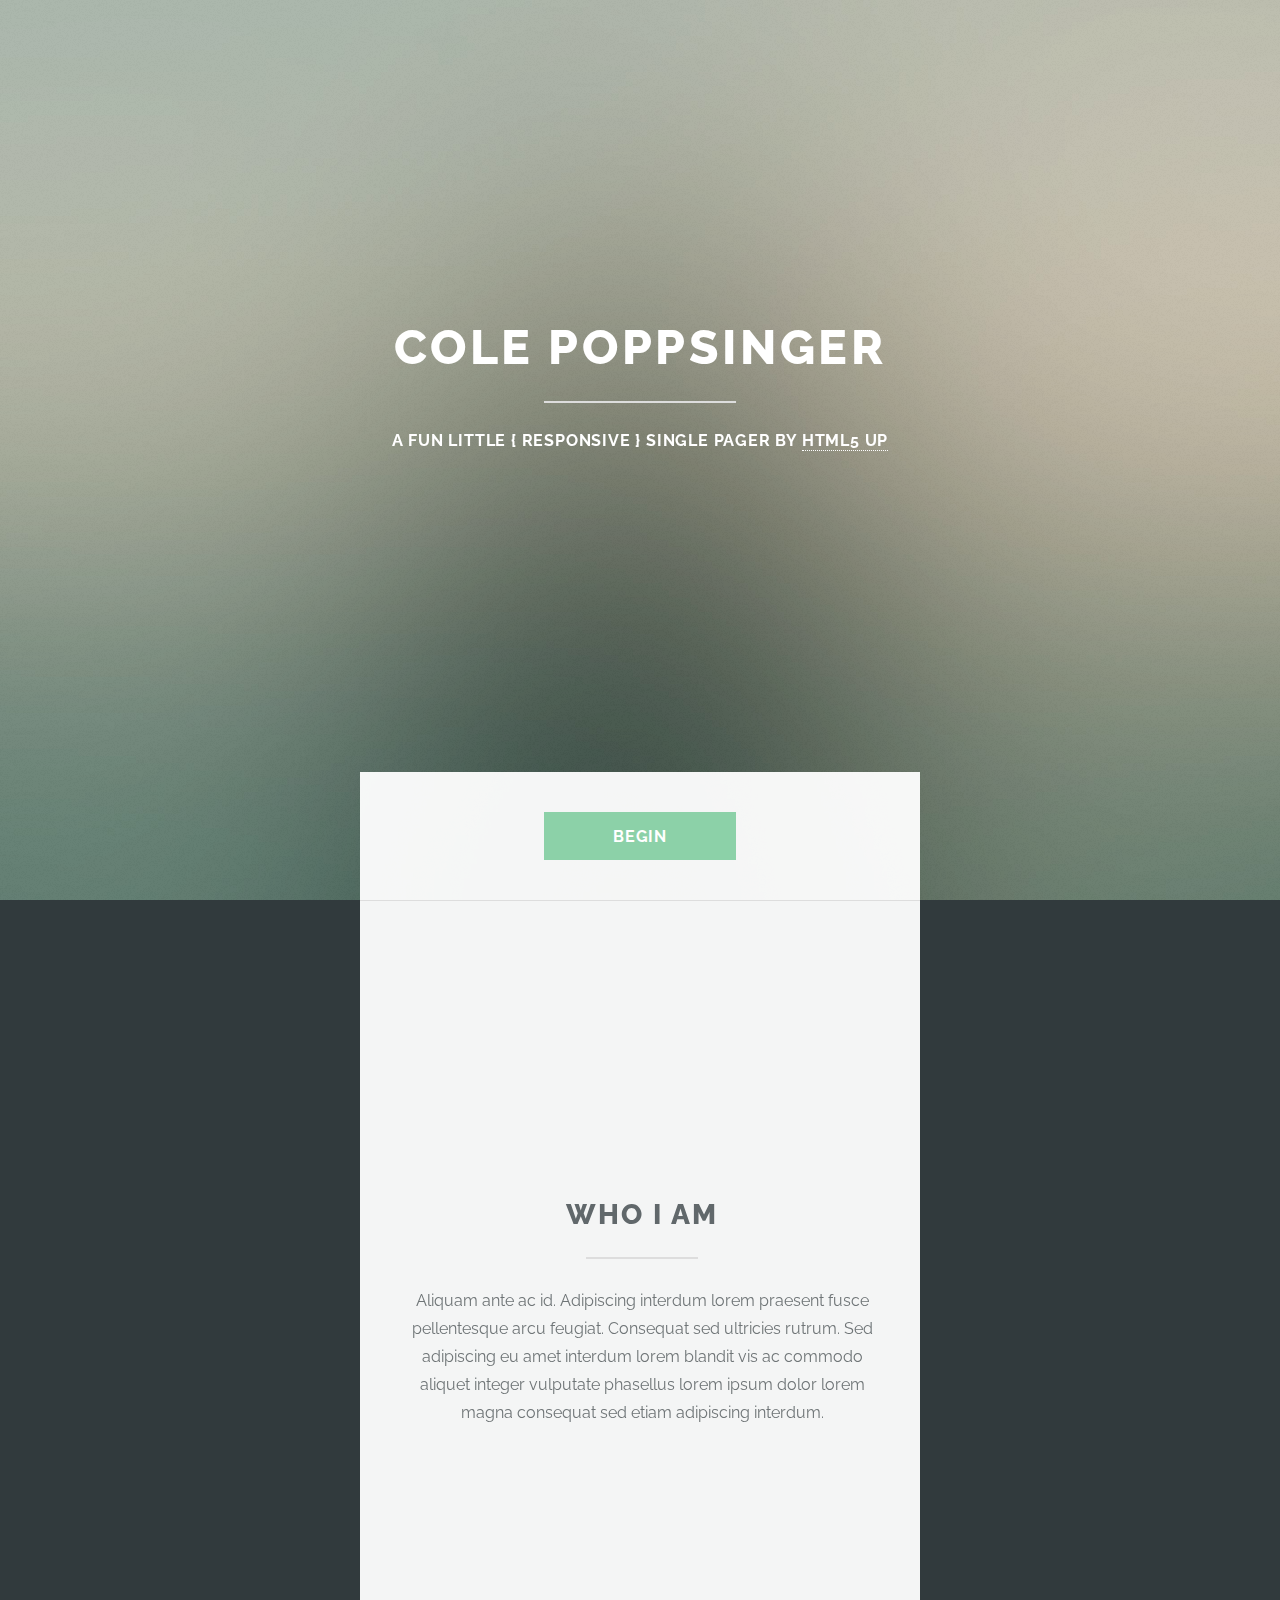
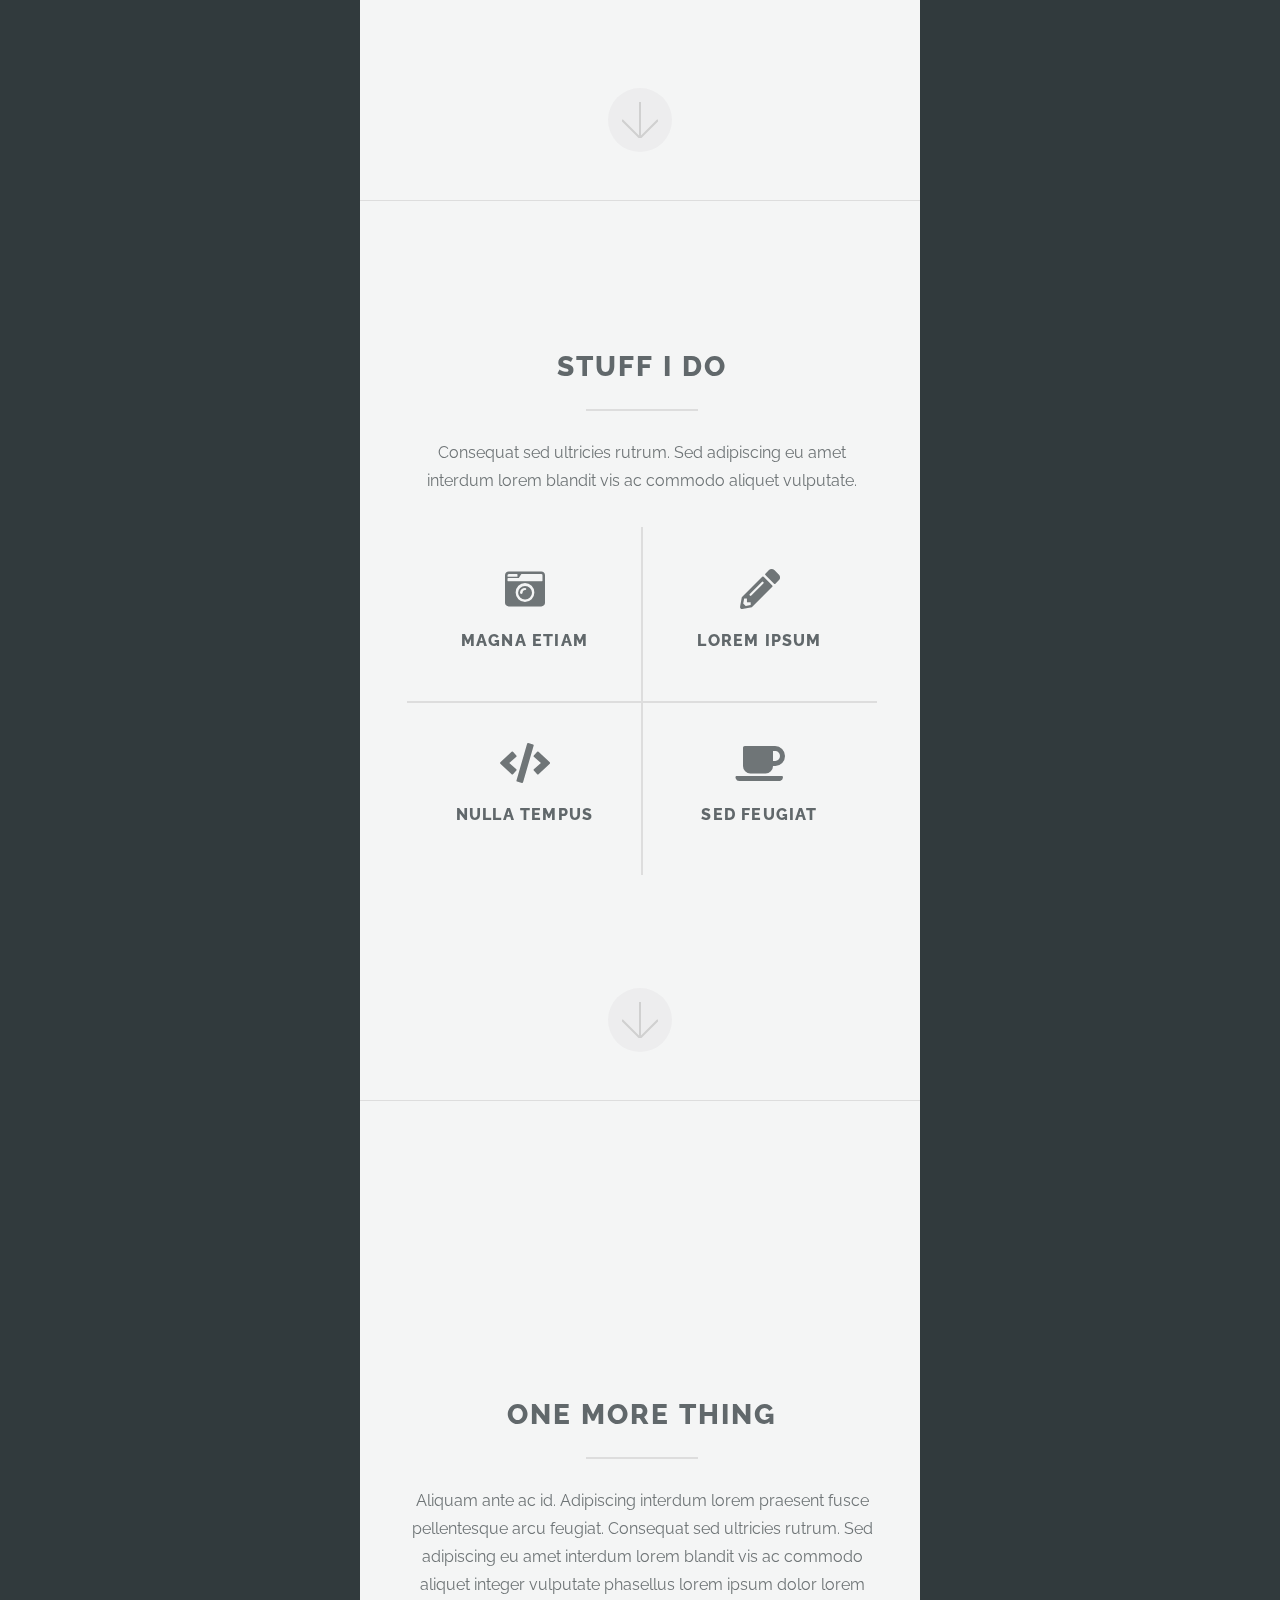
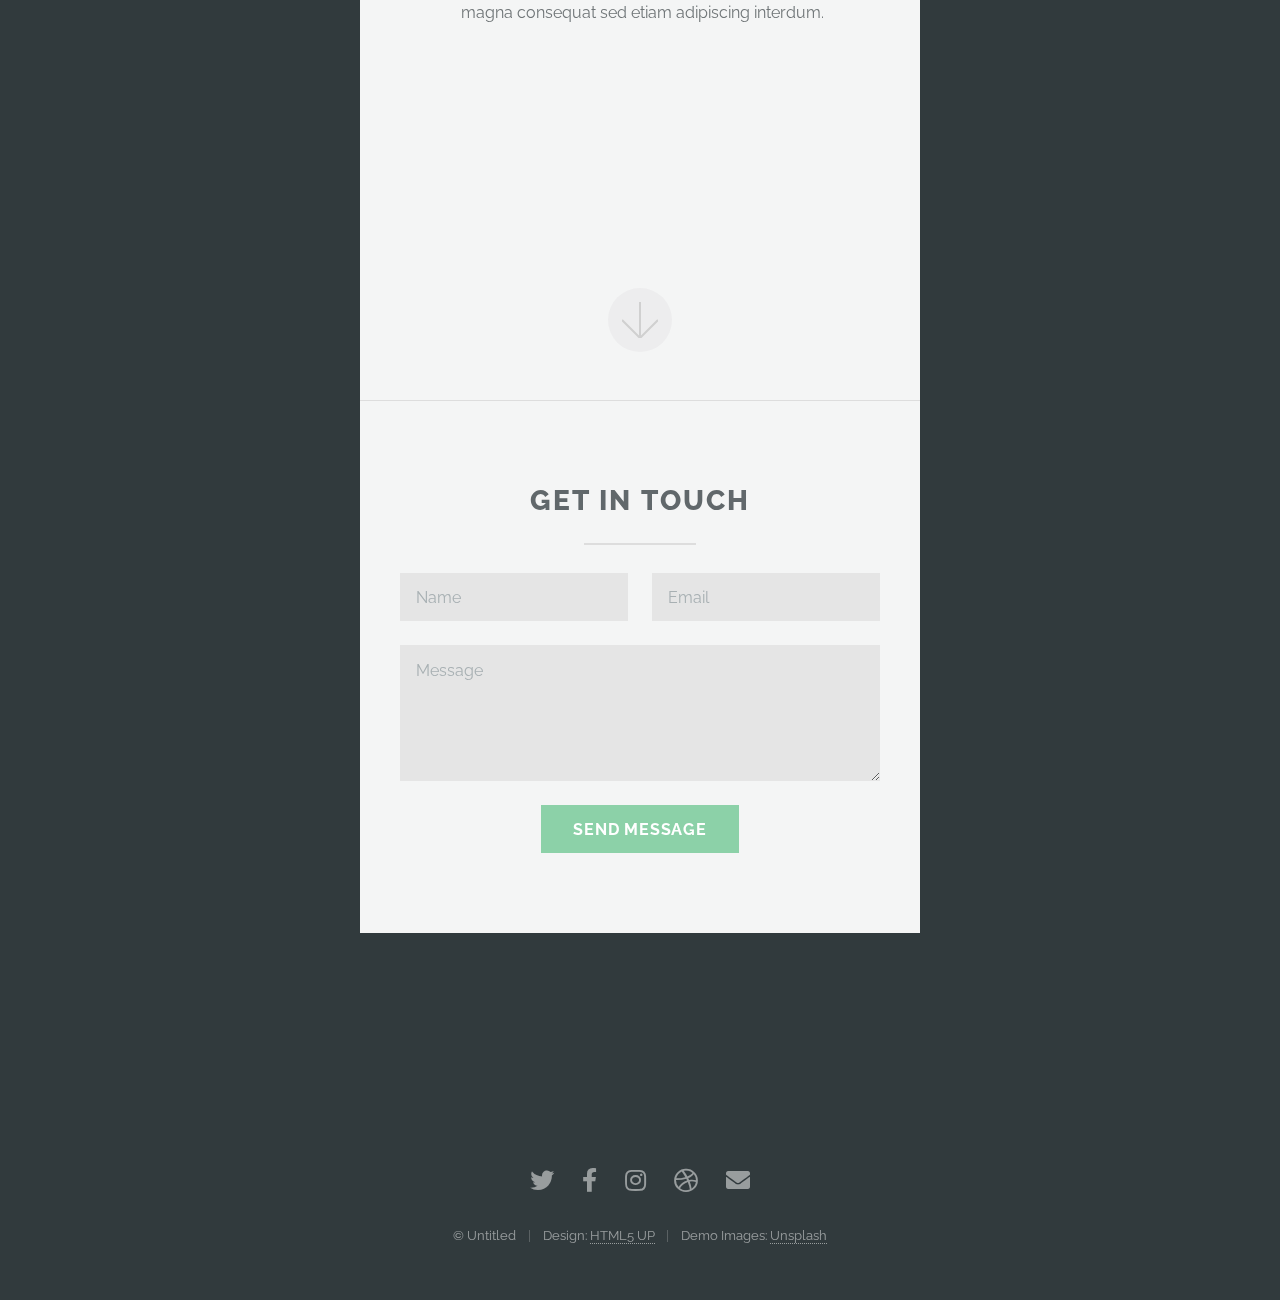
==== index.html @ 307c39e4 "name" ====
<!DOCTYPE HTML>
<!--
	Highlights by HTML5 UP
	html5up.net | @ajlkn
	Free for personal and commercial use under the CCA 3.0 license (html5up.net/license)
-->
<html>
	<head>
		<title>COLE POPPSINGER</title>
		<meta charset="utf-8" />
		<meta name="viewport" content="width=device-width, initial-scale=1, user-scalable=no" />
		<link rel="stylesheet" href="assets/css/main.css" />
	</head>
	<body class="is-preload">

		<!-- Header -->
			<section id="header">
				<header class="major">
					<h1>COLE POPPSINGER</h1>
					<p>A fun little { responsive } single pager by <a href="https://colepoppsinger.github.io/">HTML5 UP</a></p>
				</header>
				<div class="container">
					<ul class="actions special">
						<li><a href="#one" class="button primary scrolly">Begin</a></li>
					</ul>
				</div>
			</section>

		<!-- One -->
			<section id="one" class="main special">
				<div class="container">
					<span class="image fit primary"><img src="images/pic01.jpg" alt="" /></span>
					<div class="content">
						<header class="major">
							<h2>Who I am</h2>
						</header>
						<p>Aliquam ante ac id. Adipiscing interdum lorem praesent fusce pellentesque arcu feugiat. Consequat sed ultricies rutrum. Sed adipiscing eu amet interdum lorem blandit vis ac commodo aliquet integer vulputate phasellus lorem ipsum dolor lorem magna consequat sed etiam adipiscing interdum.</p>
					</div>
					<a href="#two" class="goto-next scrolly">Next</a>
				</div>
			</section>

		<!-- Two -->
			<section id="two" class="main special">
				<div class="container">
					<span class="image fit primary"><img src="images/pic02.jpg" alt="" /></span>
					<div class="content">
						<header class="major">
							<h2>Stuff I do</h2>
						</header>
						<p>Consequat sed ultricies rutrum. Sed adipiscing eu amet interdum lorem blandit vis ac commodo aliquet vulputate.</p>
						<ul class="icons-grid">
							<li>
								<span class="icon solid major fa-camera-retro"></span>
								<h3>Magna Etiam</h3>
							</li>
							<li>
								<span class="icon solid major fa-pencil-alt"></span>
								<h3>Lorem Ipsum</h3>
							</li>
							<li>
								<span class="icon solid major fa-code"></span>
								<h3>Nulla Tempus</h3>
							</li>
							<li>
								<span class="icon solid major fa-coffee"></span>
								<h3>Sed Feugiat</h3>
							</li>
						</ul>
					</div>
					<a href="#three" class="goto-next scrolly">Next</a>
				</div>
			</section>

		<!-- Three -->
			<section id="three" class="main special">
				<div class="container">
					<span class="image fit primary"><img src="images/pic03.jpg" alt="" /></span>
					<div class="content">
						<header class="major">
							<h2>One more thing</h2>
						</header>
						<p>Aliquam ante ac id. Adipiscing interdum lorem praesent fusce pellentesque arcu feugiat. Consequat sed ultricies rutrum. Sed adipiscing eu amet interdum lorem blandit vis ac commodo aliquet integer vulputate phasellus lorem ipsum dolor lorem magna consequat sed etiam adipiscing interdum.</p>
					</div>
					<a href="#footer" class="goto-next scrolly">Next</a>
				</div>
			</section>

		<!-- Four -->
		<!--
			<section id="four" class="main">
				<div class="container">
					<div class="content">
						<header class="major">
							<h2>Elements</h2>
						</header>
						<section>
							<h4>Text</h4>
							<p>This is <b>bold</b> and this is <strong>strong</strong>. This is <i>italic</i> and this is <em>emphasized</em>.
							This is <sup>superscript</sup> text and this is <sub>subscript</sub> text.
							This is <u>underlined</u> and this is code: <code>for (;;) { ... }</code>. Finally, <a href="#">this is a link</a>.</p>
							<hr />
							<header>
								<h4>Heading with a Subtitle</h4>
								<p>Lorem ipsum dolor sit amet nullam id egestas urna aliquam</p>
							</header>
							<p>Nunc lacinia ante nunc ac lobortis. Interdum adipiscing gravida odio porttitor sem non mi integer non faucibus ornare mi ut ante amet placerat aliquet. Volutpat eu sed ante lacinia sapien lorem accumsan varius montes viverra nibh in adipiscing blandit tempus accumsan.</p>
							<header>
								<h5>Heading with a Subtitle</h5>
								<p>Lorem ipsum dolor sit amet nullam id egestas urna aliquam</p>
							</header>
							<p>Nunc lacinia ante nunc ac lobortis. Interdum adipiscing gravida odio porttitor sem non mi integer non faucibus ornare mi ut ante amet placerat aliquet. Volutpat eu sed ante lacinia sapien lorem accumsan varius montes viverra nibh in adipiscing blandit tempus accumsan.</p>
							<hr />
							<h2>Heading Level 2</h2>
							<h3>Heading Level 3</h3>
							<h4>Heading Level 4</h4>
							<h5>Heading Level 5</h5>
							<h6>Heading Level 6</h6>
							<hr />
							<h5>Blockquote</h5>
							<blockquote>Fringilla nisl. Donec accumsan interdum nisi, quis tincidunt felis sagittis eget tempus euismod. Vestibulum ante ipsum primis in faucibus vestibulum. Blandit adipiscing eu felis iaculis volutpat ac adipiscing accumsan faucibus. Vestibulum ante ipsum primis in faucibus lorem ipsum dolor sit amet nullam adipiscing eu felis.</blockquote>
							<h5>Preformatted</h5>
							<pre><code>i = 0;

while (!deck.isInOrder()) {
  print 'Iteration ' + i;
  deck.shuffle();
  i++;
}

print 'It took ' + i + ' iterations to sort the deck.';</code></pre>
						</section>

						<section>
							<h4>Lists</h4>
							<div class="row">
								<div class="col-6 col-12-medium">
									<h5>Unordered</h5>
									<ul>
										<li>Dolor pulvinar etiam.</li>
										<li>Sagittis adipiscing.</li>
										<li>Felis enim feugiat.</li>
									</ul>
									<h5>Alternate</h5>
									<ul class="alt">
										<li>Dolor pulvinar etiam.</li>
										<li>Sagittis adipiscing.</li>
										<li>Felis enim feugiat.</li>
									</ul>
								</div>
								<div class="col-6 col-12-medium">
									<h5>Ordered</h5>
									<ol>
										<li>Dolor pulvinar etiam.</li>
										<li>Etiam vel felis viverra.</li>
										<li>Felis enim feugiat.</li>
										<li>Dolor pulvinar etiam.</li>
										<li>Etiam vel felis lorem.</li>
										<li>Felis enim et feugiat.</li>
									</ol>
									<h5>Icons</h5>
									<ul class="icons">
										<li><a href="#" class="icon brands fa-twitter"><span class="label">Twitter</span></a></li>
										<li><a href="#" class="icon brands fa-facebook-f"><span class="label">Facebook</span></a></li>
										<li><a href="#" class="icon brands fa-instagram"><span class="label">Instagram</span></a></li>
										<li><a href="#" class="icon brands fa-github"><span class="label">Github</span></a></li>
									</ul>
								</div>
							</div>
							<h5>Actions</h5>
							<ul class="actions">
								<li><a href="#" class="button primary">Default</a></li>
								<li><a href="#" class="button">Default</a></li>
							</ul>
							<ul class="actions small">
								<li><a href="#" class="button primary small">Small</a></li>
								<li><a href="#" class="button small">Small</a></li>
							</ul>
							<div class="row">
								<div class="col-6 col-12-small">
									<ul class="actions stacked">
										<li><a href="#" class="button primary">Default</a></li>
										<li><a href="#" class="button">Default</a></li>
									</ul>
								</div>
								<div class="col-6 col-12-small">
									<ul class="actions stacked">
										<li><a href="#" class="button primary small">Small</a></li>
										<li><a href="#" class="button small">Small</a></li>
									</ul>
								</div>
								<div class="col-6 col-12-small">
									<ul class="actions stacked">
										<li><a href="#" class="button primary fit">Default</a></li>
										<li><a href="#" class="button fit">Default</a></li>
									</ul>
								</div>
								<div class="col-6 col-12-small">
									<ul class="actions stacked">
										<li><a href="#" class="button primary small fit">Small</a></li>
										<li><a href="#" class="button small fit">Small</a></li>
									</ul>
								</div>
							</div>
						</section>

						<section>
							<h4>Table</h4>
							<h5>Default</h5>
							<div class="table-wrapper">
								<table>
									<thead>
										<tr>
											<th>Name</th>
											<th>Description</th>
											<th>Price</th>
										</tr>
									</thead>
									<tbody>
										<tr>
											<td>Item One</td>
											<td>Ante turpis integer aliquet porttitor.</td>
											<td>29.99</td>
										</tr>
										<tr>
											<td>Item Two</td>
											<td>Vis ac commodo adipiscing arcu aliquet.</td>
											<td>19.99</td>
										</tr>
										<tr>
											<td>Item Three</td>
											<td> Morbi faucibus arcu accumsan lorem.</td>
											<td>29.99</td>
										</tr>
										<tr>
											<td>Item Four</td>
											<td>Vitae integer tempus condimentum.</td>
											<td>19.99</td>
										</tr>
										<tr>
											<td>Item Five</td>
											<td>Ante turpis integer aliquet porttitor.</td>
											<td>29.99</td>
										</tr>
									</tbody>
									<tfoot>
										<tr>
											<td colspan="2"></td>
											<td>100.00</td>
										</tr>
									</tfoot>
								</table>
							</div>

							<h5>Alternate</h5>
							<div class="table-wrapper">
								<table class="alt">
									<thead>
										<tr>
											<th>Name</th>
											<th>Description</th>
											<th>Price</th>
										</tr>
									</thead>
									<tbody>
										<tr>
											<td>Item One</td>
											<td>Ante turpis integer aliquet porttitor.</td>
											<td>29.99</td>
										</tr>
										<tr>
											<td>Item Two</td>
											<td>Vis ac commodo adipiscing arcu aliquet.</td>
											<td>19.99</td>
										</tr>
										<tr>
											<td>Item Three</td>
											<td> Morbi faucibus arcu accumsan lorem.</td>
											<td>29.99</td>
										</tr>
										<tr>
											<td>Item Four</td>
											<td>Vitae integer tempus condimentum.</td>
											<td>19.99</td>
										</tr>
										<tr>
											<td>Item Five</td>
											<td>Ante turpis integer aliquet porttitor.</td>
											<td>29.99</td>
										</tr>
									</tbody>
									<tfoot>
										<tr>
											<td colspan="2"></td>
											<td>100.00</td>
										</tr>
									</tfoot>
								</table>
							</div>
						</section>

						<section>
							<h4>Buttons</h4>
							<ul class="actions">
								<li><a href="#" class="button primary">Primary</a></li>
								<li><a href="#" class="button">Default</a></li>
							</ul>
							<ul class="actions">
								<li><a href="#" class="button">Default</a></li>
								<li><a href="#" class="button small">Small</a></li>
							</ul>
							<ul class="actions fit">
								<li><a href="#" class="button primary fit">Fit</a></li>
								<li><a href="#" class="button fit">Fit</a></li>
							</ul>
							<ul class="actions fit small">
								<li><a href="#" class="button primary fit small">Fit + Small</a></li>
								<li><a href="#" class="button fit small">Fit + Small</a></li>
							</ul>
							<ul class="actions">
								<li><a href="#" class="button primary icon solid fa-download">Icon</a></li>
								<li><a href="#" class="button icon solid fa-download">Icon</a></li>
							</ul>
							<ul class="actions">
								<li><span class="button primary disabled">Disabled</span></li>
								<li><span class="button disabled">Disabled</span></li>
							</ul>
						</section>

						<section>
							<h4>Form</h4>
							<form method="post" action="#">
								<div class="row gtr-uniform">
									<div class="col-6 col-12-xsmall">
										<input type="text" name="demo-name" id="demo-name" value="" placeholder="Name" />
									</div>
									<div class="col-6 col-12-xsmall">
										<input type="email" name="demo-email" id="demo-email" value="" placeholder="Email" />
									</div>
									<div class="col-12">
										<select name="demo-category" id="demo-category">
											<option value="">- Category -</option>
											<option value="1">Manufacturing</option>
											<option value="1">Shipping</option>
											<option value="1">Administration</option>
											<option value="1">Human Resources</option>
										</select>
									</div>
									<div class="col-4 col-12-small">
										<input type="radio" id="demo-priority-low" name="demo-priority" checked>
										<label for="demo-priority-low">Low</label>
									</div>
									<div class="col-4 col-12-small">
										<input type="radio" id="demo-priority-normal" name="demo-priority">
										<label for="demo-priority-normal">Normal</label>
									</div>
									<div class="col-4 col-12-small">
										<input type="radio" id="demo-priority-high" name="demo-priority">
										<label for="demo-priority-high">High</label>
									</div>
									<div class="col-6 col-12-small">
										<input type="checkbox" id="demo-copy" name="demo-copy">
										<label for="demo-copy">Email me a copy</label>
									</div>
									<div class="col-6 col-12-small">
										<input type="checkbox" id="demo-human" name="demo-human" checked>
										<label for="demo-human">Not a robot</label>
									</div>
									<div class="col-12">
										<textarea name="demo-message" id="demo-message" placeholder="Enter your message" rows="6"></textarea>
									</div>
									<div class="col-12">
										<ul class="actions">
											<li><input type="submit" value="Send Message" class="primary" /></li>
											<li><input type="reset" value="Reset" /></li>
										</ul>
									</div>
								</div>
							</form>
						</section>

						<section>
							<h4>Image</h4>
							<h5>Fit</h5>
							<div class="box alt">
								<div class="row gtr-uniform gtr-50">
									<div class="col-12"><span class="image fit"><img src="images/pic04.jpg" alt="" /></span></div>
									<div class="col-4"><span class="image fit"><img src="images/pic04.jpg" alt="" /></span></div>
									<div class="col-4"><span class="image fit"><img src="images/pic04.jpg" alt="" /></span></div>
									<div class="col-4"><span class="image fit"><img src="images/pic04.jpg" alt="" /></span></div>
									<div class="col-4"><span class="image fit"><img src="images/pic04.jpg" alt="" /></span></div>
									<div class="col-4"><span class="image fit"><img src="images/pic04.jpg" alt="" /></span></div>
									<div class="col-4"><span class="image fit"><img src="images/pic04.jpg" alt="" /></span></div>
									<div class="col-4"><span class="image fit"><img src="images/pic04.jpg" alt="" /></span></div>
									<div class="col-4"><span class="image fit"><img src="images/pic04.jpg" alt="" /></span></div>
									<div class="col-4"><span class="image fit"><img src="images/pic04.jpg" alt="" /></span></div>
								</div>
							</div>
							<h5>Left &amp; Right</h5>
							<p><span class="image left"><img src="images/pic05.jpg" alt="" /></span>Fringilla nisl. Donec accumsan interdum nisi, quis tincidunt felis sagittis eget. tempus euismod. Vestibulum ante ipsum primis in faucibus vestibulum. Blandit adipiscing eu felis iaculis volutpat ac adipiscing accumsan eu faucibus. Integer ac pellentesque praesent tincidunt felis sagittis eget. tempus euismod. Vestibulum ante ipsum primis in faucibus vestibulum. Blandit adipiscing eu felis iaculis volutpat ac adipiscing accumsan eu faucibus. Integer ac pellentesque praesent. Donec accumsan interdum nisi, quis tincidunt felis sagittis eget. tempus euismod. Vestibulum ante ipsum primis in faucibus vestibulum. Blandit adipiscing eu felis iaculis volutpat ac adipiscing accumsan eu faucibus. Integer ac pellentesque praesent tincidunt felis sagittis eget. tempus euismod. Vestibulum ante ipsum primis in faucibus vestibulum. Blandit adipiscing eu felis iaculis volutpat ac adipiscing accumsan eu faucibus. Integer ac pellentesque praesent.</p>
							<p><span class="image right"><img src="images/pic05.jpg" alt="" /></span>Fringilla nisl. Donec accumsan interdum nisi, quis tincidunt felis sagittis eget. tempus euismod. Vestibulum ante ipsum primis in faucibus vestibulum. Blandit adipiscing eu felis iaculis volutpat ac adipiscing accumsan eu faucibus. Integer ac pellentesque praesent tincidunt felis sagittis eget. tempus euismod. Vestibulum ante ipsum primis in faucibus vestibulum. Blandit adipiscing eu felis iaculis volutpat ac adipiscing accumsan eu faucibus. Integer ac pellentesque praesent. Donec accumsan interdum nisi, quis tincidunt felis sagittis eget. tempus euismod. Vestibulum ante ipsum primis in faucibus vestibulum. Blandit adipiscing eu felis iaculis volutpat ac adipiscing accumsan eu faucibus. Integer ac pellentesque praesent tincidunt felis sagittis eget. tempus euismod. Vestibulum ante ipsum primis in faucibus vestibulum. Blandit adipiscing eu felis iaculis volutpat ac adipiscing accumsan eu faucibus. Integer ac pellentesque praesent.</p>
						</section>

					</div>
					<a href="#footer" class="goto-next scrolly">Next</a>
				</div>
			</section>
		-->

		<!-- Footer -->
			<section id="footer">
				<div class="container">
					<header class="major">
						<h2>Get in touch</h2>
					</header>
					<form method="post" action="#">
						<div class="row gtr-uniform">
							<div class="col-6 col-12-xsmall"><input type="text" name="name" id="name" placeholder="Name" /></div>
							<div class="col-6 col-12-xsmall"><input type="email" name="email" id="email" placeholder="Email" /></div>
							<div class="col-12"><textarea name="message" id="message" placeholder="Message" rows="4"></textarea></div>
							<div class="col-12">
								<ul class="actions special">
									<li><input type="submit" value="Send Message" class="primary" /></li>
								</ul>
							</div>
						</div>
					</form>
				</div>
				<footer>
					<ul class="icons">
						<li><a href="#" class="icon brands alt fa-twitter"><span class="label">Twitter</span></a></li>
						<li><a href="#" class="icon brands alt fa-facebook-f"><span class="label">Facebook</span></a></li>
						<li><a href="#" class="icon brands alt fa-instagram"><span class="label">Instagram</span></a></li>
						<li><a href="#" class="icon brands alt fa-dribbble"><span class="label">Dribbble</span></a></li>
						<li><a href="#" class="icon solid alt fa-envelope"><span class="label">Email</span></a></li>
					</ul>
					<ul class="copyright">
						<li>&copy; Untitled</li><li>Design: <a href="http://html5up.net">HTML5 UP</a></li><li>Demo Images: <a href="http://unsplash.com">Unsplash</a></li>
					</ul>
				</footer>
			</section>

		<!-- Scripts -->
			<script src="assets/js/jquery.min.js"></script>
			<script src="assets/js/jquery.scrollex.min.js"></script>
			<script src="assets/js/jquery.scrolly.min.js"></script>
			<script src="assets/js/browser.min.js"></script>
			<script src="assets/js/breakpoints.min.js"></script>
			<script src="assets/js/util.js"></script>
			<script src="assets/js/main.js"></script>

	</body>
</html>
---- assets/css/main.css ----
@import url("fontawesome-all.min.css");
@import url("https://fonts.googleapis.com/css?family=Raleway:400,400italic,700,800");

/*
	Highlights by HTML5 UP
	html5up.net | @ajlkn
	Free for personal and commercial use under the CCA 3.0 license (html5up.net/license)
*/

html, body, div, span, applet, object,
iframe, h1, h2, h3, h4, h5, h6, p, blockquote,
pre, a, abbr, acronym, address, big, cite,
code, del, dfn, em, img, ins, kbd, q, s, samp,
small, strike, strong, sub, sup, tt, var, b,
u, i, center, dl, dt, dd, ol, ul, li, fieldset,
form, label, legend, table, caption, tbody,
tfoot, thead, tr, th, td, article, aside,
canvas, details, embed, figure, figcaption,
footer, header, hgroup, menu, nav, output, ruby,
section, summary, time, mark, audio, video {
	margin: 0;
	padding: 0;
	border: 0;
	font-size: 100%;
	font: inherit;
	vertical-align: baseline;}

article, aside, details, figcaption, figure,
footer, header, hgroup, menu, nav, section {
	display: block;}

body {
	line-height: 1;
}

ol, ul {
	list-style: none;
}

blockquote, q {
	quotes: none;
}

	blockquote:before, blockquote:after, q:before, q:after {
		content: '';
		content: none;
	}

table {
	border-collapse: collapse;
	border-spacing: 0;
}

body {
	-webkit-text-size-adjust: none;
}

mark {
	background-color: transparent;
	color: inherit;
}

input::-moz-focus-inner {
	border: 0;
	padding: 0;
}

input, select, textarea {
	-moz-appearance: none;
	-webkit-appearance: none;
	-ms-appearance: none;
	appearance: none;
}

/* Basic */

	html {
		box-sizing: border-box;
	}

	*, *:before, *:after {
		box-sizing: inherit;
	}

	html {
		background-color: #313a3d;
		background-attachment: fixed,						fixed;
		background-image: url("images/overlay.png"), url("../../images/bg.jpg");
		background-position: top left,					center center;
		background-repeat: repeat,						none;
		background-size: auto,						cover;
	}

	html.is-preload *, html.is-preload *:before, html.is-preload *:after {
		-moz-animation: none !important;
		-webkit-animation: none !important;
		-ms-animation: none !important;
		animation: none !important;
		-moz-transition: none !important;
		-webkit-transition: none !important;
		-ms-transition: none !important;
		transition: none !important;
	}

	html.is-touch {
		height: 100vh;
		overflow: hidden;
	}

		html.is-touch #wrapper {
			-webkit-backface-visibility: hidden;
			-webkit-overflow-scrolling: touch;
			-webkit-transform: translate3d(0, 0, 0);
			height: 100vh;
			overflow: auto;
		}

	body, input, select, textarea {
		color: #6f7577;
		font-family: "Raleway", "Helvetica", sans-serif;
		font-size: 15pt;
		font-weight: 400;
		line-height: 1.75em;
	}

	a {
		-moz-transition: color 0.2s ease-in-out, border-bottom-color 0.2s ease-in-out;
		-webkit-transition: color 0.2s ease-in-out, border-bottom-color 0.2s ease-in-out;
		-ms-transition: color 0.2s ease-in-out, border-bottom-color 0.2s ease-in-out;
		transition: color 0.2s ease-in-out, border-bottom-color 0.2s ease-in-out;
		border-bottom: dotted 1px;
		color: #8cd1a8;
		text-decoration: none;
	}

		a:hover {
			border-bottom-color: transparent !important;
			color: #8cd1a8 !important;
			text-decoration: none;
		}

	strong, b {
		color: #61686b;
		font-weight: 700;
	}

	em, i {
		font-style: italic;
	}

	p {
		margin: 0 0 2em 0;
	}

	h1, h2, h3, h4, h5, h6 {
		color: #61686b;
		font-weight: 800;
		letter-spacing: 0.075em;
		line-height: 1em;
		margin: 0 0 1em 0;
		text-transform: uppercase;
	}

		h1 a, h2 a, h3 a, h4 a, h5 a, h6 a {
			color: inherit;
			text-decoration: none;
		}

	h2 {
		font-size: 1.75em;
		line-height: 1.5em;
	}

	h3 {
		font-size: 1em;
		line-height: 1.5em;
	}

	h4 {
		font-size: 0.9em;
		line-height: 1.5em;
	}

	h5 {
		font-size: 0.8em;
		line-height: 1.5em;
	}

	h6 {
		font-size: 0.7em;
		line-height: 1.5em;
	}

	sub {
		font-size: 0.8em;
		position: relative;
		top: 0.5em;
	}

	sup {
		font-size: 0.8em;
		position: relative;
		top: -0.5em;
	}

	hr {
		border: 0;
		border-bottom: solid 1px #dddddd;
		margin: 2em 0;
	}

		hr.major {
			margin: 3em 0;
		}

	blockquote {
		border-left: solid 6px #dddddd;
		font-style: italic;
		margin: 0 0 2em 0;
		padding: 0.5em 0 0.5em 1.5em;
	}

	code {
		background: rgba(144, 144, 144, 0.075);
		font-family: "Courier New", monospace;
		font-size: 0.9em;
		margin: 0 0.25em;
		padding: 0.25em 0.65em;
	}

	pre {
		-webkit-overflow-scrolling: touch;
		font-family: "Courier New", monospace;
		font-size: 0.9em;
		margin: 0 0 2em 0;
	}

		pre code {
			display: block;
			line-height: 1.75em;
			padding: 1em 1.5em;
			overflow-x: auto;
		}

	.align-left {
		text-align: left;
	}

	.align-center {
		text-align: center;
	}

	.align-right {
		text-align: right;
	}

/* Container */

	.container {
		margin: 0 auto;
		max-width: calc(100% - 4em);
		width: 35em;
	}

		.container.xsmall {
			width: 8.75em;
		}

		.container.small {
			width: 17.5em;
		}

		.container.medium {
			width: 26.25em;
		}

		.container.large {
			width: 43.75em;
		}

		.container.xlarge {
			width: 52.5em;
		}

		.container.max {
			width: 100%;
		}

		@media screen and (max-width: 980px) {

			.container {
				width: 80% !important;
				max-width: 100% !important;
			}

		}

		@media screen and (max-width: 480px) {

			.container {
				width: 100% !important;
			}

		}

/* Row */

	.row {
		display: flex;
		flex-wrap: wrap;
		box-sizing: border-box;
		align-items: stretch;
	}

		.row > * {
			box-sizing: border-box;
		}

		.row.gtr-uniform > * > :last-child {
			margin-bottom: 0;
		}

		.row.aln-left {
			justify-content: flex-start;
		}

		.row.aln-center {
			justify-content: center;
		}

		.row.aln-right {
			justify-content: flex-end;
		}

		.row.aln-top {
			align-items: flex-start;
		}

		.row.aln-middle {
			align-items: center;
		}

		.row.aln-bottom {
			align-items: flex-end;
		}

		.row > .imp {
			order: -1;
		}

		.row > .col-1 {
			width: 8.33333%;
		}

		.row > .off-1 {
			margin-left: 8.33333%;
		}

		.row > .col-2 {
			width: 16.66667%;
		}

		.row > .off-2 {
			margin-left: 16.66667%;
		}

		.row > .col-3 {
			width: 25%;
		}

		.row > .off-3 {
			margin-left: 25%;
		}

		.row > .col-4 {
			width: 33.33333%;
		}

		.row > .off-4 {
			margin-left: 33.33333%;
		}

		.row > .col-5 {
			width: 41.66667%;
		}

		.row > .off-5 {
			margin-left: 41.66667%;
		}

		.row > .col-6 {
			width: 50%;
		}

		.row > .off-6 {
			margin-left: 50%;
		}

		.row > .col-7 {
			width: 58.33333%;
		}

		.row > .off-7 {
			margin-left: 58.33333%;
		}

		.row > .col-8 {
			width: 66.66667%;
		}

		.row > .off-8 {
			margin-left: 66.66667%;
		}

		.row > .col-9 {
			width: 75%;
		}

		.row > .off-9 {
			margin-left: 75%;
		}

		.row > .col-10 {
			width: 83.33333%;
		}

		.row > .off-10 {
			margin-left: 83.33333%;
		}

		.row > .col-11 {
			width: 91.66667%;
		}

		.row > .off-11 {
			margin-left: 91.66667%;
		}

		.row > .col-12 {
			width: 100%;
		}

		.row > .off-12 {
			margin-left: 100%;
		}

		.row.gtr-0 {
			margin-top: 0;
			margin-left: 0em;
		}

			.row.gtr-0 > * {
				padding: 0 0 0 0em;
			}

			.row.gtr-0.gtr-uniform {
				margin-top: 0em;
			}

				.row.gtr-0.gtr-uniform > * {
					padding-top: 0em;
				}

		.row.gtr-25 {
			margin-top: 0;
			margin-left: -0.375em;
		}

			.row.gtr-25 > * {
				padding: 0 0 0 0.375em;
			}

			.row.gtr-25.gtr-uniform {
				margin-top: -0.375em;
			}

				.row.gtr-25.gtr-uniform > * {
					padding-top: 0.375em;
				}

		.row.gtr-50 {
			margin-top: 0;
			margin-left: -0.75em;
		}

			.row.gtr-50 > * {
				padding: 0 0 0 0.75em;
			}

			.row.gtr-50.gtr-uniform {
				margin-top: -0.75em;
			}

				.row.gtr-50.gtr-uniform > * {
					padding-top: 0.75em;
				}

		.row {
			margin-top: 0;
			margin-left: -1.5em;
		}

			.row > * {
				padding: 0 0 0 1.5em;
			}

			.row.gtr-uniform {
				margin-top: -1.5em;
			}

				.row.gtr-uniform > * {
					padding-top: 1.5em;
				}

		.row.gtr-150 {
			margin-top: 0;
			margin-left: -2.25em;
		}

			.row.gtr-150 > * {
				padding: 0 0 0 2.25em;
			}

			.row.gtr-150.gtr-uniform {
				margin-top: -2.25em;
			}

				.row.gtr-150.gtr-uniform > * {
					padding-top: 2.25em;
				}

		.row.gtr-200 {
			margin-top: 0;
			margin-left: -3em;
		}

			.row.gtr-200 > * {
				padding: 0 0 0 3em;
			}

			.row.gtr-200.gtr-uniform {
				margin-top: -3em;
			}

				.row.gtr-200.gtr-uniform > * {
					padding-top: 3em;
				}

		@media screen and (max-width: 1680px) {

			.row {
				display: flex;
				flex-wrap: wrap;
				box-sizing: border-box;
				align-items: stretch;
			}

				.row > * {
					box-sizing: border-box;
				}

				.row.gtr-uniform > * > :last-child {
					margin-bottom: 0;
				}

				.row.aln-left {
					justify-content: flex-start;
				}

				.row.aln-center {
					justify-content: center;
				}

				.row.aln-right {
					justify-content: flex-end;
				}

				.row.aln-top {
					align-items: flex-start;
				}

				.row.aln-middle {
					align-items: center;
				}

				.row.aln-bottom {
					align-items: flex-end;
				}

				.row > .imp-large {
					order: -1;
				}

				.row > .col-1-large {
					width: 8.33333%;
				}

				.row > .off-1-large {
					margin-left: 8.33333%;
				}

				.row > .col-2-large {
					width: 16.66667%;
				}

				.row > .off-2-large {
					margin-left: 16.66667%;
				}

				.row > .col-3-large {
					width: 25%;
				}

				.row > .off-3-large {
					margin-left: 25%;
				}

				.row > .col-4-large {
					width: 33.33333%;
				}

				.row > .off-4-large {
					margin-left: 33.33333%;
				}

				.row > .col-5-large {
					width: 41.66667%;
				}

				.row > .off-5-large {
					margin-left: 41.66667%;
				}

				.row > .col-6-large {
					width: 50%;
				}

				.row > .off-6-large {
					margin-left: 50%;
				}

				.row > .col-7-large {
					width: 58.33333%;
				}

				.row > .off-7-large {
					margin-left: 58.33333%;
				}

				.row > .col-8-large {
					width: 66.66667%;
				}

				.row > .off-8-large {
					margin-left: 66.66667%;
				}

				.row > .col-9-large {
					width: 75%;
				}

				.row > .off-9-large {
					margin-left: 75%;
				}

				.row > .col-10-large {
					width: 83.33333%;
				}

				.row > .off-10-large {
					margin-left: 83.33333%;
				}

				.row > .col-11-large {
					width: 91.66667%;
				}

				.row > .off-11-large {
					margin-left: 91.66667%;
				}

				.row > .col-12-large {
					width: 100%;
				}

				.row > .off-12-large {
					margin-left: 100%;
				}

				.row.gtr-0 {
					margin-top: 0;
					margin-left: 0em;
				}

					.row.gtr-0 > * {
						padding: 0 0 0 0em;
					}

					.row.gtr-0.gtr-uniform {
						margin-top: 0em;
					}

						.row.gtr-0.gtr-uniform > * {
							padding-top: 0em;
						}

				.row.gtr-25 {
					margin-top: 0;
					margin-left: -0.375em;
				}

					.row.gtr-25 > * {
						padding: 0 0 0 0.375em;
					}

					.row.gtr-25.gtr-uniform {
						margin-top: -0.375em;
					}

						.row.gtr-25.gtr-uniform > * {
							padding-top: 0.375em;
						}

				.row.gtr-50 {
					margin-top: 0;
					margin-left: -0.75em;
				}

					.row.gtr-50 > * {
						padding: 0 0 0 0.75em;
					}

					.row.gtr-50.gtr-uniform {
						margin-top: -0.75em;
					}

						.row.gtr-50.gtr-uniform > * {
							padding-top: 0.75em;
						}

				.row {
					margin-top: 0;
					margin-left: -1.5em;
				}

					.row > * {
						padding: 0 0 0 1.5em;
					}

					.row.gtr-uniform {
						margin-top: -1.5em;
					}

						.row.gtr-uniform > * {
							padding-top: 1.5em;
						}

				.row.gtr-150 {
					margin-top: 0;
					margin-left: -2.25em;
				}

					.row.gtr-150 > * {
						padding: 0 0 0 2.25em;
					}

					.row.gtr-150.gtr-uniform {
						margin-top: -2.25em;
					}

						.row.gtr-150.gtr-uniform > * {
							padding-top: 2.25em;
						}

				.row.gtr-200 {
					margin-top: 0;
					margin-left: -3em;
				}

					.row.gtr-200 > * {
						padding: 0 0 0 3em;
					}

					.row.gtr-200.gtr-uniform {
						margin-top: -3em;
					}

						.row.gtr-200.gtr-uniform > * {
							padding-top: 3em;
						}

		}

		@media screen and (max-width: 980px) {

			.row {
				display: flex;
				flex-wrap: wrap;
				box-sizing: border-box;
				align-items: stretch;
			}

				.row > * {
					box-sizing: border-box;
				}

				.row.gtr-uniform > * > :last-child {
					margin-bottom: 0;
				}

				.row.aln-left {
					justify-content: flex-start;
				}

				.row.aln-center {
					justify-content: center;
				}

				.row.aln-right {
					justify-content: flex-end;
				}

				.row.aln-top {
					align-items: flex-start;
				}

				.row.aln-middle {
					align-items: center;
				}

				.row.aln-bottom {
					align-items: flex-end;
				}

				.row > .imp-medium {
					order: -1;
				}

				.row > .col-1-medium {
					width: 8.33333%;
				}

				.row > .off-1-medium {
					margin-left: 8.33333%;
				}

				.row > .col-2-medium {
					width: 16.66667%;
				}

				.row > .off-2-medium {
					margin-left: 16.66667%;
				}

				.row > .col-3-medium {
					width: 25%;
				}

				.row > .off-3-medium {
					margin-left: 25%;
				}

				.row > .col-4-medium {
					width: 33.33333%;
				}

				.row > .off-4-medium {
					margin-left: 33.33333%;
				}

				.row > .col-5-medium {
					width: 41.66667%;
				}

				.row > .off-5-medium {
					margin-left: 41.66667%;
				}

				.row > .col-6-medium {
					width: 50%;
				}

				.row > .off-6-medium {
					margin-left: 50%;
				}

				.row > .col-7-medium {
					width: 58.33333%;
				}

				.row > .off-7-medium {
					margin-left: 58.33333%;
				}

				.row > .col-8-medium {
					width: 66.66667%;
				}

				.row > .off-8-medium {
					margin-left: 66.66667%;
				}

				.row > .col-9-medium {
					width: 75%;
				}

				.row > .off-9-medium {
					margin-left: 75%;
				}

				.row > .col-10-medium {
					width: 83.33333%;
				}

				.row > .off-10-medium {
					margin-left: 83.33333%;
				}

				.row > .col-11-medium {
					width: 91.66667%;
				}

				.row > .off-11-medium {
					margin-left: 91.66667%;
				}

				.row > .col-12-medium {
					width: 100%;
				}

				.row > .off-12-medium {
					margin-left: 100%;
				}

				.row.gtr-0 {
					margin-top: 0;
					margin-left: 0em;
				}

					.row.gtr-0 > * {
						padding: 0 0 0 0em;
					}

					.row.gtr-0.gtr-uniform {
						margin-top: 0em;
					}

						.row.gtr-0.gtr-uniform > * {
							padding-top: 0em;
						}

				.row.gtr-25 {
					margin-top: 0;
					margin-left: -0.375em;
				}

					.row.gtr-25 > * {
						padding: 0 0 0 0.375em;
					}

					.row.gtr-25.gtr-uniform {
						margin-top: -0.375em;
					}

						.row.gtr-25.gtr-uniform > * {
							padding-top: 0.375em;
						}

				.row.gtr-50 {
					margin-top: 0;
					margin-left: -0.75em;
				}

					.row.gtr-50 > * {
						padding: 0 0 0 0.75em;
					}

					.row.gtr-50.gtr-uniform {
						margin-top: -0.75em;
					}

						.row.gtr-50.gtr-uniform > * {
							padding-top: 0.75em;
						}

				.row {
					margin-top: 0;
					margin-left: -1.5em;
				}

					.row > * {
						padding: 0 0 0 1.5em;
					}

					.row.gtr-uniform {
						margin-top: -1.5em;
					}

						.row.gtr-uniform > * {
							padding-top: 1.5em;
						}

				.row.gtr-150 {
					margin-top: 0;
					margin-left: -2.25em;
				}

					.row.gtr-150 > * {
						padding: 0 0 0 2.25em;
					}

					.row.gtr-150.gtr-uniform {
						margin-top: -2.25em;
					}

						.row.gtr-150.gtr-uniform > * {
							padding-top: 2.25em;
						}

				.row.gtr-200 {
					margin-top: 0;
					margin-left: -3em;
				}

					.row.gtr-200 > * {
						padding: 0 0 0 3em;
					}

					.row.gtr-200.gtr-uniform {
						margin-top: -3em;
					}

						.row.gtr-200.gtr-uniform > * {
							padding-top: 3em;
						}

		}

		@media screen and (max-width: 736px) {

			.row {
				display: flex;
				flex-wrap: wrap;
				box-sizing: border-box;
				align-items: stretch;
			}

				.row > * {
					box-sizing: border-box;
				}

				.row.gtr-uniform > * > :last-child {
					margin-bottom: 0;
				}

				.row.aln-left {
					justify-content: flex-start;
				}

				.row.aln-center {
					justify-content: center;
				}

				.row.aln-right {
					justify-content: flex-end;
				}

				.row.aln-top {
					align-items: flex-start;
				}

				.row.aln-middle {
					align-items: center;
				}

				.row.aln-bottom {
					align-items: flex-end;
				}

				.row > .imp-small {
					order: -1;
				}

				.row > .col-1-small {
					width: 8.33333%;
				}

				.row > .off-1-small {
					margin-left: 8.33333%;
				}

				.row > .col-2-small {
					width: 16.66667%;
				}

				.row > .off-2-small {
					margin-left: 16.66667%;
				}

				.row > .col-3-small {
					width: 25%;
				}

				.row > .off-3-small {
					margin-left: 25%;
				}

				.row > .col-4-small {
					width: 33.33333%;
				}

				.row > .off-4-small {
					margin-left: 33.33333%;
				}

				.row > .col-5-small {
					width: 41.66667%;
				}

				.row > .off-5-small {
					margin-left: 41.66667%;
				}

				.row > .col-6-small {
					width: 50%;
				}

				.row > .off-6-small {
					margin-left: 50%;
				}

				.row > .col-7-small {
					width: 58.33333%;
				}

				.row > .off-7-small {
					margin-left: 58.33333%;
				}

				.row > .col-8-small {
					width: 66.66667%;
				}

				.row > .off-8-small {
					margin-left: 66.66667%;
				}

				.row > .col-9-small {
					width: 75%;
				}

				.row > .off-9-small {
					margin-left: 75%;
				}

				.row > .col-10-small {
					width: 83.33333%;
				}

				.row > .off-10-small {
					margin-left: 83.33333%;
				}

				.row > .col-11-small {
					width: 91.66667%;
				}

				.row > .off-11-small {
					margin-left: 91.66667%;
				}

				.row > .col-12-small {
					width: 100%;
				}

				.row > .off-12-small {
					margin-left: 100%;
				}

				.row.gtr-0 {
					margin-top: 0;
					margin-left: 0em;
				}

					.row.gtr-0 > * {
						padding: 0 0 0 0em;
					}

					.row.gtr-0.gtr-uniform {
						margin-top: 0em;
					}

						.row.gtr-0.gtr-uniform > * {
							padding-top: 0em;
						}

				.row.gtr-25 {
					margin-top: 0;
					margin-left: -0.25em;
				}

					.row.gtr-25 > * {
						padding: 0 0 0 0.25em;
					}

					.row.gtr-25.gtr-uniform {
						margin-top: -0.25em;
					}

						.row.gtr-25.gtr-uniform > * {
							padding-top: 0.25em;
						}

				.row.gtr-50 {
					margin-top: 0;
					margin-left: -0.5em;
				}

					.row.gtr-50 > * {
						padding: 0 0 0 0.5em;
					}

					.row.gtr-50.gtr-uniform {
						margin-top: -0.5em;
					}

						.row.gtr-50.gtr-uniform > * {
							padding-top: 0.5em;
						}

				.row {
					margin-top: 0;
					margin-left: -1em;
				}

					.row > * {
						padding: 0 0 0 1em;
					}

					.row.gtr-uniform {
						margin-top: -1em;
					}

						.row.gtr-uniform > * {
							padding-top: 1em;
						}

				.row.gtr-150 {
					margin-top: 0;
					margin-left: -1.5em;
				}

					.row.gtr-150 > * {
						padding: 0 0 0 1.5em;
					}

					.row.gtr-150.gtr-uniform {
						margin-top: -1.5em;
					}

						.row.gtr-150.gtr-uniform > * {
							padding-top: 1.5em;
						}

				.row.gtr-200 {
					margin-top: 0;
					margin-left: -2em;
				}

					.row.gtr-200 > * {
						padding: 0 0 0 2em;
					}

					.row.gtr-200.gtr-uniform {
						margin-top: -2em;
					}

						.row.gtr-200.gtr-uniform > * {
							padding-top: 2em;
						}

		}

		@media screen and (max-width: 480px) {

			.row {
				display: flex;
				flex-wrap: wrap;
				box-sizing: border-box;
				align-items: stretch;
			}

				.row > * {
					box-sizing: border-box;
				}

				.row.gtr-uniform > * > :last-child {
					margin-bottom: 0;
				}

				.row.aln-left {
					justify-content: flex-start;
				}

				.row.aln-center {
					justify-content: center;
				}

				.row.aln-right {
					justify-content: flex-end;
				}

				.row.aln-top {
					align-items: flex-start;
				}

				.row.aln-middle {
					align-items: center;
				}

				.row.aln-bottom {
					align-items: flex-end;
				}

				.row > .imp-xsmall {
					order: -1;
				}

				.row > .col-1-xsmall {
					width: 8.33333%;
				}

				.row > .off-1-xsmall {
					margin-left: 8.33333%;
				}

				.row > .col-2-xsmall {
					width: 16.66667%;
				}

				.row > .off-2-xsmall {
					margin-left: 16.66667%;
				}

				.row > .col-3-xsmall {
					width: 25%;
				}

				.row > .off-3-xsmall {
					margin-left: 25%;
				}

				.row > .col-4-xsmall {
					width: 33.33333%;
				}

				.row > .off-4-xsmall {
					margin-left: 33.33333%;
				}

				.row > .col-5-xsmall {
					width: 41.66667%;
				}

				.row > .off-5-xsmall {
					margin-left: 41.66667%;
				}

				.row > .col-6-xsmall {
					width: 50%;
				}

				.row > .off-6-xsmall {
					margin-left: 50%;
				}

				.row > .col-7-xsmall {
					width: 58.33333%;
				}

				.row > .off-7-xsmall {
					margin-left: 58.33333%;
				}

				.row > .col-8-xsmall {
					width: 66.66667%;
				}

				.row > .off-8-xsmall {
					margin-left: 66.66667%;
				}

				.row > .col-9-xsmall {
					width: 75%;
				}

				.row > .off-9-xsmall {
					margin-left: 75%;
				}

				.row > .col-10-xsmall {
					width: 83.33333%;
				}

				.row > .off-10-xsmall {
					margin-left: 83.33333%;
				}

				.row > .col-11-xsmall {
					width: 91.66667%;
				}

				.row > .off-11-xsmall {
					margin-left: 91.66667%;
				}

				.row > .col-12-xsmall {
					width: 100%;
				}

				.row > .off-12-xsmall {
					margin-left: 100%;
				}

				.row.gtr-0 {
					margin-top: 0;
					margin-left: 0em;
				}

					.row.gtr-0 > * {
						padding: 0 0 0 0em;
					}

					.row.gtr-0.gtr-uniform {
						margin-top: 0em;
					}

						.row.gtr-0.gtr-uniform > * {
							padding-top: 0em;
						}

				.row.gtr-25 {
					margin-top: 0;
					margin-left: -0.25em;
				}

					.row.gtr-25 > * {
						padding: 0 0 0 0.25em;
					}

					.row.gtr-25.gtr-uniform {
						margin-top: -0.25em;
					}

						.row.gtr-25.gtr-uniform > * {
							padding-top: 0.25em;
						}

				.row.gtr-50 {
					margin-top: 0;
					margin-left: -0.5em;
				}

					.row.gtr-50 > * {
						padding: 0 0 0 0.5em;
					}

					.row.gtr-50.gtr-uniform {
						margin-top: -0.5em;
					}

						.row.gtr-50.gtr-uniform > * {
							padding-top: 0.5em;
						}

				.row {
					margin-top: 0;
					margin-left: -1em;
				}

					.row > * {
						padding: 0 0 0 1em;
					}

					.row.gtr-uniform {
						margin-top: -1em;
					}

						.row.gtr-uniform > * {
							padding-top: 1em;
						}

				.row.gtr-150 {
					margin-top: 0;
					margin-left: -1.5em;
				}

					.row.gtr-150 > * {
						padding: 0 0 0 1.5em;
					}

					.row.gtr-150.gtr-uniform {
						margin-top: -1.5em;
					}

						.row.gtr-150.gtr-uniform > * {
							padding-top: 1.5em;
						}

				.row.gtr-200 {
					margin-top: 0;
					margin-left: -2em;
				}

					.row.gtr-200 > * {
						padding: 0 0 0 2em;
					}

					.row.gtr-200.gtr-uniform {
						margin-top: -2em;
					}

						.row.gtr-200.gtr-uniform > * {
							padding-top: 2em;
						}

		}

/* Loader */

	@-moz-keyframes spinner-show {
		0% {
			opacity: 0;
		}

		100% {
			opacity: 1;
		}
	}

	@-webkit-keyframes spinner-show {
		0% {
			opacity: 0;
		}

		100% {
			opacity: 1;
		}
	}

	@-ms-keyframes spinner-show {
		0% {
			opacity: 0;
		}

		100% {
			opacity: 1;
		}
	}

	@keyframes spinner-show {
		0% {
			opacity: 0;
		}

		100% {
			opacity: 1;
		}
	}

	@-moz-keyframes spinner-hide {
		0% {
			color: #464e50;
			z-index: 10001;
			-moz-transform: scale(1) rotate(0deg);
			-webkit-transform: scale(1) rotate(0deg);
			-ms-transform: scale(1) rotate(0deg);
			transform: scale(1) rotate(0deg);
		}

		99% {
			color: #313a3d;
			z-index: 10001;
			-moz-transform: scale(0.5) rotate(360deg);
			-webkit-transform: scale(0.5) rotate(360deg);
			-ms-transform: scale(0.5) rotate(360deg);
			transform: scale(0.5) rotate(360deg);
		}

		100% {
			color: #313a3d;
			z-index: -1;
			-moz-transform: scale(0) rotate(360deg);
			-webkit-transform: scale(0) rotate(360deg);
			-ms-transform: scale(0) rotate(360deg);
			transform: scale(0) rotate(360deg);
		}
	}

	@-webkit-keyframes spinner-hide {
		0% {
			color: #464e50;
			z-index: 10001;
			-moz-transform: scale(1) rotate(0deg);
			-webkit-transform: scale(1) rotate(0deg);
			-ms-transform: scale(1) rotate(0deg);
			transform: scale(1) rotate(0deg);
		}

		99% {
			color: #313a3d;
			z-index: 10001;
			-moz-transform: scale(0.5) rotate(360deg);
			-webkit-transform: scale(0.5) rotate(360deg);
			-ms-transform: scale(0.5) rotate(360deg);
			transform: scale(0.5) rotate(360deg);
		}

		100% {
			color: #313a3d;
			z-index: -1;
			-moz-transform: scale(0) rotate(360deg);
			-webkit-transform: scale(0) rotate(360deg);
			-ms-transform: scale(0) rotate(360deg);
			transform: scale(0) rotate(360deg);
		}
	}

	@-ms-keyframes spinner-hide {
		0% {
			color: #464e50;
			z-index: 10001;
			-moz-transform: scale(1) rotate(0deg);
			-webkit-transform: scale(1) rotate(0deg);
			-ms-transform: scale(1) rotate(0deg);
			transform: scale(1) rotate(0deg);
		}

		99% {
			color: #313a3d;
			z-index: 10001;
			-moz-transform: scale(0.5) rotate(360deg);
			-webkit-transform: scale(0.5) rotate(360deg);
			-ms-transform: scale(0.5) rotate(360deg);
			transform: scale(0.5) rotate(360deg);
		}

		100% {
			color: #313a3d;
			z-index: -1;
			-moz-transform: scale(0) rotate(360deg);
			-webkit-transform: scale(0) rotate(360deg);
			-ms-transform: scale(0) rotate(360deg);
			transform: scale(0) rotate(360deg);
		}
	}

	@keyframes spinner-hide {
		0% {
			color: #464e50;
			z-index: 10001;
			-moz-transform: scale(1) rotate(0deg);
			-webkit-transform: scale(1) rotate(0deg);
			-ms-transform: scale(1) rotate(0deg);
			transform: scale(1) rotate(0deg);
		}

		99% {
			color: #313a3d;
			z-index: 10001;
			-moz-transform: scale(0.5) rotate(360deg);
			-webkit-transform: scale(0.5) rotate(360deg);
			-ms-transform: scale(0.5) rotate(360deg);
			transform: scale(0.5) rotate(360deg);
		}

		100% {
			color: #313a3d;
			z-index: -1;
			-moz-transform: scale(0) rotate(360deg);
			-webkit-transform: scale(0) rotate(360deg);
			-ms-transform: scale(0) rotate(360deg);
			transform: scale(0) rotate(360deg);
		}
	}

	@-moz-keyframes spinner-rotate {
		0% {
			-moz-transform: scale(1) rotate(0deg);
			-webkit-transform: scale(1) rotate(0deg);
			-ms-transform: scale(1) rotate(0deg);
			transform: scale(1) rotate(0deg);
		}

		100% {
			-moz-transform: scale(1) rotate(360deg);
			-webkit-transform: scale(1) rotate(360deg);
			-ms-transform: scale(1) rotate(360deg);
			transform: scale(1) rotate(360deg);
		}
	}

	@-webkit-keyframes spinner-rotate {
		0% {
			-moz-transform: scale(1) rotate(0deg);
			-webkit-transform: scale(1) rotate(0deg);
			-ms-transform: scale(1) rotate(0deg);
			transform: scale(1) rotate(0deg);
		}

		100% {
			-moz-transform: scale(1) rotate(360deg);
			-webkit-transform: scale(1) rotate(360deg);
			-ms-transform: scale(1) rotate(360deg);
			transform: scale(1) rotate(360deg);
		}
	}

	@-ms-keyframes spinner-rotate {
		0% {
			-moz-transform: scale(1) rotate(0deg);
			-webkit-transform: scale(1) rotate(0deg);
			-ms-transform: scale(1) rotate(0deg);
			transform: scale(1) rotate(0deg);
		}

		100% {
			-moz-transform: scale(1) rotate(360deg);
			-webkit-transform: scale(1) rotate(360deg);
			-ms-transform: scale(1) rotate(360deg);
			transform: scale(1) rotate(360deg);
		}
	}

	@keyframes spinner-rotate {
		0% {
			-moz-transform: scale(1) rotate(0deg);
			-webkit-transform: scale(1) rotate(0deg);
			-ms-transform: scale(1) rotate(0deg);
			transform: scale(1) rotate(0deg);
		}

		100% {
			-moz-transform: scale(1) rotate(360deg);
			-webkit-transform: scale(1) rotate(360deg);
			-ms-transform: scale(1) rotate(360deg);
			transform: scale(1) rotate(360deg);
		}
	}

	@-moz-keyframes overlay-hide {
		0% {
			opacity: 1;
			z-index: 10000;
		}

		15% {
			opacity: 1;
			z-index: 10000;
		}

		99% {
			opacity: 0;
			z-index: 10000;
		}

		100% {
			opacity: 0;
			z-index: -1;
		}
	}

	@-webkit-keyframes overlay-hide {
		0% {
			opacity: 1;
			z-index: 10000;
		}

		15% {
			opacity: 1;
			z-index: 10000;
		}

		99% {
			opacity: 0;
			z-index: 10000;
		}

		100% {
			opacity: 0;
			z-index: -1;
		}
	}

	@-ms-keyframes overlay-hide {
		0% {
			opacity: 1;
			z-index: 10000;
		}

		15% {
			opacity: 1;
			z-index: 10000;
		}

		99% {
			opacity: 0;
			z-index: 10000;
		}

		100% {
			opacity: 0;
			z-index: -1;
		}
	}

	@keyframes overlay-hide {
		0% {
			opacity: 1;
			z-index: 10000;
		}

		15% {
			opacity: 1;
			z-index: 10000;
		}

		99% {
			opacity: 0;
			z-index: 10000;
		}

		100% {
			opacity: 0;
			z-index: -1;
		}
	}

	html body {
		text-decoration: none;
	}

		html body:before {
			-moz-osx-font-smoothing: grayscale;
			-webkit-font-smoothing: antialiased;
			display: inline-block;
			font-style: normal;
			font-variant: normal;
			text-rendering: auto;
			line-height: 1;
			text-transform: none !important;
			font-family: 'Font Awesome 5 Free';
			font-weight: 900;
		}

		html body:before {
			-moz-animation: spinner-show 1.5s 1 0.25s ease forwards, spinner-hide 0.25s ease-in-out forwards !important;
			-webkit-animation: spinner-show 1.5s 1 0.25s ease forwards, spinner-hide 0.25s ease-in-out forwards !important;
			-ms-animation: spinner-show 1.5s 1 0.25s ease forwards, spinner-hide 0.25s ease-in-out forwards !important;
			animation: spinner-show 1.5s 1 0.25s ease forwards, spinner-hide 0.25s ease-in-out forwards !important;
			-moz-transform-origin: 50% 50%;
			-webkit-transform-origin: 50% 50%;
			-ms-transform-origin: 50% 50%;
			transform-origin: 50% 50%;
			color: #464e50;
			content: '\f1ce';
			cursor: default;
			display: block;
			font-size: 2em;
			height: 2em;
			left: 50%;
			opacity: 0;
			line-height: 2em;
			margin: -1em 0 0 -1em;
			position: fixed;
			text-align: center;
			top: 50%;
			width: 2em;
			z-index: -1;
		}

		html body:after {
			-moz-animation: overlay-hide 1s ease-in forwards !important;
			-webkit-animation: overlay-hide 1s ease-in forwards !important;
			-ms-animation: overlay-hide 1s ease-in forwards !important;
			animation: overlay-hide 1s ease-in forwards !important;
			background: #313a3d;
			content: '';
			display: block;
			height: 100%;
			left: 0;
			opacity: 0;
			position: fixed;
			top: 0;
			width: 100%;
			z-index: -1;
		}

	html.is-preload body:before {
		-moz-animation: spinner-show 1.5s 1 0.25s ease forwards, spinner-rotate 0.75s infinite linear !important;
		-webkit-animation: spinner-show 1.5s 1 0.25s ease forwards, spinner-rotate 0.75s infinite linear !important;
		-ms-animation: spinner-show 1.5s 1 0.25s ease forwards, spinner-rotate 0.75s infinite linear !important;
		animation: spinner-show 1.5s 1 0.25s ease forwards, spinner-rotate 0.75s infinite linear !important;
		z-index: 10001;
	}

	html.is-preload body:after {
		-moz-animation: none !important;
		-webkit-animation: none !important;
		-ms-animation: none !important;
		animation: none !important;
		opacity: 1;
		z-index: 10000;
	}

	@media (-webkit-min-device-pixel-ratio: 2) {

		html body:before {
			line-height: 2.025em;
		}

	}

/* Section/Article */

	section.special, article.special {
		text-align: center;
	}

	header p {
		color: #a8b0b3;
		letter-spacing: 0.05em;
		text-transform: uppercase;
	}

	header h1 + p {
		margin-top: -1em;
	}

	header h2 + p {
		margin-top: -1em;
	}

	header h3 + p {
		margin-top: -0.8em;
	}

	header h4 + p,
	header h5 + p,
	header h6 + p {
		font-size: 0.8em;
		margin-top: -0.6em;
	}

	header.major {
		text-align: center;
	}

		header.major h1, header.major h2, header.major h3, header.major h4, header.major h5, header.major h6 {
			position: relative;
		}

			header.major h1:after, header.major h2:after, header.major h3:after, header.major h4:after, header.major h5:after, header.major h6:after {
				background: #dddddd;
				content: '';
				display: block;
				height: 2px;
				margin: 0.75em auto 0 auto;
				position: relative;
				width: 4em;
			}

		header.major p {
			margin-top: 0;
		}

/* Form */

	form {
		margin: 0 0 2em 0;
	}

	label {
		color: #61686b;
		display: block;
		font-size: 0.9em;
		font-weight: 700;
		margin: 0 0 1em 0;
	}

	input[type="text"],
	input[type="password"],
	input[type="email"],
	select,
	textarea {
		-moz-appearance: none;
		-webkit-appearance: none;
		-ms-appearance: none;
		appearance: none;
		background: rgba(144, 144, 144, 0.15);
		border-radius: 0;
		border: none;
		color: inherit;
		display: block;
		outline: 0;
		padding: 0 1em;
		text-decoration: none;
		width: 100%;
	}

		input[type="text"]:invalid,
		input[type="password"]:invalid,
		input[type="email"]:invalid,
		select:invalid,
		textarea:invalid {
			box-shadow: none;
		}

		input[type="text"]:focus,
		input[type="password"]:focus,
		input[type="email"]:focus,
		select:focus,
		textarea:focus {
			box-shadow: inset 0 0 0 2px #8cd1a8;
		}

	select {
		background-image: url("data:image/svg+xml;charset=utf8,%3Csvg xmlns='http://www.w3.org/2000/svg' width='40' height='40' preserveAspectRatio='none' viewBox='0 0 40 40'%3E%3Cpath d='M9.4,12.3l10.4,10.4l10.4-10.4c0.2-0.2,0.5-0.4,0.9-0.4c0.3,0,0.6,0.1,0.9,0.4l3.3,3.3c0.2,0.2,0.4,0.5,0.4,0.9 c0,0.4-0.1,0.6-0.4,0.9L20.7,31.9c-0.2,0.2-0.5,0.4-0.9,0.4c-0.3,0-0.6-0.1-0.9-0.4L4.3,17.3c-0.2-0.2-0.4-0.5-0.4-0.9 c0-0.4,0.1-0.6,0.4-0.9l3.3-3.3c0.2-0.2,0.5-0.4,0.9-0.4S9.1,12.1,9.4,12.3z' fill='%23a8b0b3' /%3E%3C/svg%3E");
		background-size: 1.25rem;
		background-repeat: no-repeat;
		background-position: calc(100% - 1rem) center;
		height: 3em;
		padding-right: 3em;
		text-overflow: ellipsis;
	}

		select option {
			color: #61686b;
			background: #fff;
		}

		select:focus::-ms-value {
			background-color: transparent;
		}

		select::-ms-expand {
			display: none;
		}

	input[type="text"],
	input[type="password"],
	input[type="email"],
	select {
		height: 3em;
	}

	textarea {
		padding: 0.75em 1em;
	}

	input[type="checkbox"],
	input[type="radio"] {
		-moz-appearance: none;
		-webkit-appearance: none;
		-ms-appearance: none;
		appearance: none;
		display: block;
		float: left;
		margin-right: -2em;
		opacity: 0;
		width: 1em;
		z-index: -1;
	}

		input[type="checkbox"] + label,
		input[type="radio"] + label {
			text-decoration: none;
			color: #6f7577;
			cursor: pointer;
			display: inline-block;
			font-size: 1em;
			font-weight: 400;
			padding-left: 2.55em;
			padding-right: 0.75em;
			position: relative;
		}

			input[type="checkbox"] + label:before,
			input[type="radio"] + label:before {
				-moz-osx-font-smoothing: grayscale;
				-webkit-font-smoothing: antialiased;
				display: inline-block;
				font-style: normal;
				font-variant: normal;
				text-rendering: auto;
				line-height: 1;
				text-transform: none !important;
				font-family: 'Font Awesome 5 Free';
				font-weight: 900;
			}

			input[type="checkbox"] + label:before,
			input[type="radio"] + label:before {
				background: rgba(144, 144, 144, 0.15);
				content: '';
				display: inline-block;
				font-size: 0.8em;
				height: 2.25em;
				left: 0;
				line-height: 2.25em;
				position: absolute;
				text-align: center;
				top: 0;
				width: 2.25em;
			}

		input[type="checkbox"]:checked + label:before,
		input[type="radio"]:checked + label:before {
			background: #313a3d;
			color: #ffffff;
			content: '\f00c';
		}

		input[type="checkbox"]:focus + label:before,
		input[type="radio"]:focus + label:before {
			box-shadow: inset 0 0 0 2px #8cd1a8;
		}

	input[type="radio"] + label:before {
		border-radius: 100%;
	}

	::-webkit-input-placeholder {
		color: #a8b0b3 !important;
		opacity: 1.0;
	}

	:-moz-placeholder {
		color: #a8b0b3 !important;
		opacity: 1.0;
	}

	::-moz-placeholder {
		color: #a8b0b3 !important;
		opacity: 1.0;
	}

	:-ms-input-placeholder {
		color: #a8b0b3 !important;
		opacity: 1.0;
	}

/* Box */

	.box {
		border: solid 2px #dddddd;
		margin-bottom: 2em;
		padding: 1.5em;
	}

		.box > :last-child,
		.box > :last-child > :last-child,
		.box > :last-child > :last-child > :last-child {
			margin-bottom: 0;
		}

		.box.alt {
			border: 0;
			border-radius: 0;
			padding: 0;
		}

/* Icon */

	.icon {
		text-decoration: none;
		border-bottom: none;
		position: relative;
	}

		.icon:before {
			-moz-osx-font-smoothing: grayscale;
			-webkit-font-smoothing: antialiased;
			display: inline-block;
			font-style: normal;
			font-variant: normal;
			text-rendering: auto;
			line-height: 1;
			text-transform: none !important;
			font-family: 'Font Awesome 5 Free';
			font-weight: 400;
		}

		.icon > .label {
			display: none;
		}

		.icon:before {
			line-height: inherit;
		}

		.icon.solid:before {
			font-weight: 900;
		}

		.icon.brands:before {
			font-family: 'Font Awesome 5 Brands';
		}

		.icon.major {
			display: block;
			margin: 0 0 1em 0;
		}

			.icon.major:before {
				font-size: 2.5em;
			}

/* Image */

	.image {
		border: 0;
		display: inline-block;
		position: relative;
	}

		.image:before {
			background: url("images/overlay.png");
			content: '';
			display: block;
			height: 100%;
			left: 0;
			position: absolute;
			top: 0;
			width: 100%;
		}

		.image img {
			display: block;
		}

		.image.left {
			float: left;
			margin: 0 1.5em 1em 0;
			top: 0.25em;
		}

		.image.right {
			float: right;
			margin: 0 0 1em 1.5em;
			top: 0.25em;
		}

		.image.left, .image.right {
			max-width: 40%;
		}

			.image.left img, .image.right img {
				width: 100%;
			}

		.image.fit {
			display: block;
			margin: 0 0 2em 0;
			width: 100%;
		}

			.image.fit img {
				width: 100%;
			}

/* List */

	ol {
		list-style: decimal;
		margin: 0 0 2em 0;
		padding-left: 1.25em;
	}

		ol li {
			padding-left: 0.25em;
		}

	ul {
		list-style: disc;
		margin: 0 0 2em 0;
		padding-left: 1em;
	}

		ul li {
			padding-left: 0.5em;
		}

		ul.alt {
			list-style: none;
			padding-left: 0;
		}

			ul.alt li {
				border-top: solid 1px #dddddd;
				padding: 0.5em 0;
			}

				ul.alt li:first-child {
					border-top: 0;
					padding-top: 0;
				}

	dl {
		margin: 0 0 2em 0;
	}

/* Icons */

	ul.icons {
		cursor: default;
		list-style: none;
		padding-left: 0;
	}

		ul.icons li {
			display: inline-block;
			padding: 0 1.5em 0 0;
		}

			ul.icons li:last-child {
				padding-right: 0;
			}

			ul.icons li .icon:before {
				font-size: 1.5em;
			}

/* Icons Grid */

	ul.icons-grid {
		list-style: none;
		padding: 0;
		position: relative;
	}

		ul.icons-grid li {
			display: block;
			float: left;
			padding: 3em 0;
			width: 50%;
		}

			ul.icons-grid li h3 {
				margin: 0;
			}

			ul.icons-grid li:nth-child(2n + 1) {
				box-shadow: inset -1px 0 0 0 #dddddd, 1px 0 0 0 #dddddd;
			}

			ul.icons-grid li:nth-child(2n + 3):before {
				background: #dddddd;
				content: '';
				display: block;
				height: 2px;
				margin-top: -3em;
				position: absolute;
				width: 100%;
			}

		ul.icons-grid:after {
			clear: both;
			content: '';
			display: block;
		}

/* Actions */

	ul.actions {
		display: -moz-flex;
		display: -webkit-flex;
		display: -ms-flex;
		display: flex;
		cursor: default;
		list-style: none;
		margin-left: -1em;
		padding-left: 0;
	}

		ul.actions li {
			padding: 0 0 0 1em;
			vertical-align: middle;
		}

		ul.actions.special {
			-moz-justify-content: center;
			-webkit-justify-content: center;
			-ms-justify-content: center;
			justify-content: center;
			width: 100%;
			margin-left: 0;
		}

			ul.actions.special li:first-child {
				padding-left: 0;
			}

		ul.actions.stacked {
			-moz-flex-direction: column;
			-webkit-flex-direction: column;
			-ms-flex-direction: column;
			flex-direction: column;
			margin-left: 0;
		}

			ul.actions.stacked li {
				padding: 1.3em 0 0 0;
			}

				ul.actions.stacked li:first-child {
					padding-top: 0;
				}

		ul.actions.fit {
			width: calc(100% + 1em);
		}

			ul.actions.fit li {
				-moz-flex-grow: 1;
				-webkit-flex-grow: 1;
				-ms-flex-grow: 1;
				flex-grow: 1;
				-moz-flex-shrink: 1;
				-webkit-flex-shrink: 1;
				-ms-flex-shrink: 1;
				flex-shrink: 1;
				width: 100%;
			}

				ul.actions.fit li > * {
					width: 100%;
				}

			ul.actions.fit.stacked {
				width: 100%;
			}

		@media screen and (max-width: 480px) {

			ul.actions:not(.fixed) {
				-moz-flex-direction: column;
				-webkit-flex-direction: column;
				-ms-flex-direction: column;
				flex-direction: column;
				margin-left: 0;
				width: 100% !important;
			}

				ul.actions:not(.fixed) li {
					-moz-flex-grow: 1;
					-webkit-flex-grow: 1;
					-ms-flex-grow: 1;
					flex-grow: 1;
					-moz-flex-shrink: 1;
					-webkit-flex-shrink: 1;
					-ms-flex-shrink: 1;
					flex-shrink: 1;
					padding: 1em 0 0 0;
					text-align: center;
					width: 100%;
				}

					ul.actions:not(.fixed) li > * {
						width: 100%;
					}

					ul.actions:not(.fixed) li:first-child {
						padding-top: 0;
					}

					ul.actions:not(.fixed) li input[type="submit"],
					ul.actions:not(.fixed) li input[type="reset"],
					ul.actions:not(.fixed) li input[type="button"],
					ul.actions:not(.fixed) li button,
					ul.actions:not(.fixed) li .button {
						width: 100%;
					}

						ul.actions:not(.fixed) li input[type="submit"].icon:before,
						ul.actions:not(.fixed) li input[type="reset"].icon:before,
						ul.actions:not(.fixed) li input[type="button"].icon:before,
						ul.actions:not(.fixed) li button.icon:before,
						ul.actions:not(.fixed) li .button.icon:before {
							margin-left: -0.5em;
						}

		}

/* Table */

	.table-wrapper {
		-webkit-overflow-scrolling: touch;
		overflow-x: auto;
	}

	table {
		margin: 0 0 2em 0;
		width: 100%;
	}

		table tbody tr {
			border: solid 1px #dddddd;
			border-left: 0;
			border-right: 0;
		}

			table tbody tr:nth-child(2n + 1) {
				background-color: rgba(144, 144, 144, 0.075);
			}

		table td {
			padding: 0.75em 0.75em;
		}

		table th {
			color: #61686b;
			font-size: 0.9em;
			font-weight: 700;
			padding: 0 0.75em 0.75em 0.75em;
			text-align: left;
		}

		table thead {
			border-bottom: solid 2px #dddddd;
		}

		table tfoot {
			border-top: solid 2px #dddddd;
		}

		table.alt {
			border-collapse: separate;
		}

			table.alt tbody tr td {
				border: solid 1px #dddddd;
				border-left-width: 0;
				border-top-width: 0;
			}

				table.alt tbody tr td:first-child {
					border-left-width: 1px;
				}

			table.alt tbody tr:first-child td {
				border-top-width: 1px;
			}

			table.alt thead {
				border-bottom: 0;
			}

			table.alt tfoot {
				border-top: 0;
			}

/* Button */

	input[type="submit"],
	input[type="reset"],
	input[type="button"],
	button,
	.button {
		-moz-appearance: none;
		-webkit-appearance: none;
		-ms-appearance: none;
		appearance: none;
		-moz-transition: background-color 0.2s ease-in-out, color 0.2s ease-in-out;
		-webkit-transition: background-color 0.2s ease-in-out, color 0.2s ease-in-out;
		-ms-transition: background-color 0.2s ease-in-out, color 0.2s ease-in-out;
		transition: background-color 0.2s ease-in-out, color 0.2s ease-in-out;
		background-color: transparent;
		border-radius: 0;
		border: 0;
		box-shadow: inset 0 0 0 2px #dddddd;
		color: #61686b !important;
		cursor: pointer;
		display: inline-block;
		font-weight: 700;
		height: 3em;
		letter-spacing: 0.05em;
		line-height: 3.15em;
		padding: 0 2em;
		text-align: center;
		text-decoration: none;
		text-transform: uppercase;
		white-space: nowrap;
	}

		input[type="submit"]:hover,
		input[type="reset"]:hover,
		input[type="button"]:hover,
		button:hover,
		.button:hover {
			background-color: rgba(144, 144, 144, 0.075);
			color: #61686b !important;
		}

		input[type="submit"]:active,
		input[type="reset"]:active,
		input[type="button"]:active,
		button:active,
		.button:active {
			background-color: rgba(144, 144, 144, 0.15);
			color: #61686b !important;
		}

		input[type="submit"].icon,
		input[type="reset"].icon,
		input[type="button"].icon,
		button.icon,
		.button.icon {
			padding-left: 1.35em;
		}

			input[type="submit"].icon:before,
			input[type="reset"].icon:before,
			input[type="button"].icon:before,
			button.icon:before,
			.button.icon:before {
				color: #a8b0b3;
				margin-right: 0.5em;
			}

		input[type="submit"].fit,
		input[type="reset"].fit,
		input[type="button"].fit,
		button.fit,
		.button.fit {
			width: 100%;
		}

		input[type="submit"].small,
		input[type="reset"].small,
		input[type="button"].small,
		button.small,
		.button.small {
			font-size: 0.8em;
		}

		input[type="submit"].large,
		input[type="reset"].large,
		input[type="button"].large,
		button.large,
		.button.large {
			font-size: 1.35em;
		}

		input[type="submit"].primary,
		input[type="reset"].primary,
		input[type="button"].primary,
		button.primary,
		.button.primary {
			background-color: #8cd1a8;
			border: 0;
			box-shadow: none;
			color: #ffffff !important;
		}

			input[type="submit"].primary:hover,
			input[type="reset"].primary:hover,
			input[type="button"].primary:hover,
			button.primary:hover,
			.button.primary:hover {
				background-color: #9ed8b6;
			}

			input[type="submit"].primary:active,
			input[type="reset"].primary:active,
			input[type="button"].primary:active,
			button.primary:active,
			.button.primary:active {
				background-color: #7aca9a;
			}

			input[type="submit"].primary.icon:before,
			input[type="reset"].primary.icon:before,
			input[type="button"].primary.icon:before,
			button.primary.icon:before,
			.button.primary.icon:before {
				color: #d1eddc;
			}

		input[type="submit"].disabled, input[type="submit"]:disabled,
		input[type="reset"].disabled,
		input[type="reset"]:disabled,
		input[type="button"].disabled,
		input[type="button"]:disabled,
		button.disabled,
		button:disabled,
		.button.disabled,
		.button:disabled {
			background-color: #6f7577 !important;
			box-shadow: none !important;
			color: #fff !important;
			cursor: default;
			opacity: 0.25;
		}

/* Main BG */

	.main-bg {
		-moz-transition: opacity 0.5s ease-out;
		-webkit-transition: opacity 0.5s ease-out;
		-ms-transition: opacity 0.5s ease-out;
		transition: opacity 0.5s ease-out;
		background-attachment: fixed,							fixed;
		background-position: top left,						center center;
		background-repeat: repeat,							none;
		background-size: auto,							cover;
		height: 100%;
		left: 0;
		opacity: 0;
		position: fixed;
		top: 0;
		width: 100%;
		z-index: -1;
	}

		.main-bg.active {
			opacity: 1;
		}

/* Main */

	.main {
		position: relative;
	}

		.main .image.primary {
			display: none;
		}

		.main .container {
			padding: 5em 2.5em 8em 2.5em ;
			background: rgba(255, 255, 255, 0.95);
			box-shadow: inset 0 1px 0 0 #dddddd;
		}

			.main .container:before {
				min-height: calc( 100vh - 13em);
				content: '';
				display: inline-block;
				vertical-align: middle;
				width: 1px;
			}

			.main .container .content {
				display: inline-block;
				margin-right: 1px;
				vertical-align: middle;
				width: calc(100% - 10px);
			}

		.main .goto-next {
			-moz-transition: background-color 0.2s ease-in-out;
			-webkit-transition: background-color 0.2s ease-in-out;
			-ms-transition: background-color 0.2s ease-in-out;
			transition: background-color 0.2s ease-in-out;
			background-color: rgba(144, 144, 144, 0.075);
			background-image: url("images/arrow.svg");
			background-position: center center;
			background-repeat: no-repeat;
			border-radius: 100%;
			border: 0;
			bottom: 3em;
			display: block;
			height: 4em;
			left: 50%;
			line-height: 4em;
			margin-left: -2em;
			overflow: hidden;
			position: absolute;
			text-indent: 4em;
			white-space: nowrap;
			width: 4em;
		}

			.main .goto-next:hover {
				background-color: rgba(144, 144, 144, 0.15);
			}

/* Header */

	#header {
		height: 100vh;
		position: relative;
		text-align: center;
	}

		#header:after {
			content: '';
			display: inline-block;
			height: 100vh;
			vertical-align: middle;
		}

		#header header {
			color: rgba(255, 255, 255, 0.5);
			display: inline-block;
			padding-bottom: 8em;
			vertical-align: middle;
		}

			#header header h1, #header header h2, #header header h3, #header header h4, #header header h5, #header header h6, #header header strong, #header header b {
				color: #ffffff;
			}

			#header header a {
				color: inherit;
			}

				#header header a:hover {
					color: #ffffff !important;
				}

			#header header h1 {
				font-size: 3em;
				line-height: 1.25em;
				margin: 0;
			}

				#header header h1:after {
					margin-top: 0.5em;
				}

			#header header p {
				color: #ffffff;
				font-weight: 700;
				margin: 1.5em 0 0 0;
			}

		#header .container {
			background: rgba(255, 255, 255, 0.95);
			bottom: 0;
			left: 50%;
			margin-left: -17.5em;
			padding: 2.5em;
			position: absolute;
		}

			#header .container > :last-child {
				margin-bottom: 0;
			}

			#header .container .button {
				min-width: 12em;
			}

/* Footer */

	#footer {
		min-height: 100vh;
		padding: 0 0 12em 0;
		position: relative;
		text-align: center;
	}

		#footer .container {
			padding: 5em 2.5em 3em 2.5em ;
			background: rgba(255, 255, 255, 0.95);
			box-shadow: inset 0 1px 0 0 #dddddd;
		}

		#footer footer {
			bottom: 2em;
			color: rgba(255, 255, 255, 0.5);
			left: 0;
			position: absolute;
			text-align: center;
			width: 100%;
		}

			#footer footer h1, #footer footer h2, #footer footer h3, #footer footer h4, #footer footer h5, #footer footer h6, #footer footer strong, #footer footer b {
				color: #ffffff;
			}

			#footer footer a {
				color: inherit;
			}

				#footer footer a:hover {
					color: #ffffff !important;
				}

			#footer footer .copyright {
				font-size: 0.8em;
				line-height: 1em;
				padding: 0;
			}

				#footer footer .copyright li {
					border-left: solid 1px rgba(255, 255, 255, 0.2);
					display: inline-block;
					margin: 0 0 0 1em;
					padding: 0 0 0 1em;
				}

					#footer footer .copyright li:first-child {
						border-left: 0;
						margin-left: 0;
						padding-left: 0;
					}

/* Large */

	@media screen and (max-width: 1680px) {

		/* Basic */

			body, input, select, textarea {
				font-size: 12pt;
			}

	}

/* Medium */

	@media screen and (max-width: 980px) {

		/* Main BG */

			.main-bg {
				display: none;
			}

		/* Main */

			.main .image.primary {
				display: block;
				margin: 0 0 4em 0;
			}

			.main .container {
				padding: 3em 3em 8em 3em ;
			}

				.main .container:before {
					display: none;
				}

		/* Header */

			#header header {
				padding-bottom: 9em;
				width: 80%;
			}

			#header .container {
				margin-left: -40%;
				padding: 3em;
			}

		/* Footer */

			#footer {
				min-height: 0;
				padding: 0;
			}

				#footer .container {
					padding: 3em 3em 1em 3em ;
				}

				#footer footer {
					padding: 3em 3em 1em 3em ;
					bottom: auto;
					position: relative;
				}

	}

/* Small */

	@media screen and (max-width: 736px) {

		/* Basic */

			h2 {
				font-size: 1.35em;
			}

		/* Main */

			.main .container {
				padding: 3em 1.5em 1em 1.5em ;
			}

				.main .container .image.primary:first-child {
					margin: -1.5em 0 2.5em 0;
				}

			.main .goto-next {
				display: none;
			}

		/* Header */

			#header {
				height: 80vh;
			}

				#header:after {
					height: 80vh;
				}

				#header header {
					padding-bottom: 0;
				}

					#header header h1 {
						font-size: 2em;
					}

					#header header p {
						margin-top: 1em;
					}

				#header .container {
					display: none;
				}

		/* Footer */

			#footer .container {
				padding: 3em 1.5em 1em 1.5em ;
			}

	}

/* XSmall */

	@media screen and (max-width: 480px) {

		/* Basic */

			html, body {
				min-width: 320px;
			}

		/* List */

			ul.actions {
				margin: 0 0 2em 0;
			}

				ul.actions li {
					display: block;
					padding: 1em 0 0 0;
					text-align: center;
					width: 100%;
				}

					ul.actions li:first-child {
						padding-top: 0;
					}

					ul.actions li > * {
						margin: 0 !important;
						width: 100%;
					}

				ul.actions.small li {
					padding: 0.5em 0 0 0;
				}

					ul.actions.small li:first-child {
						padding-top: 0;
					}

			ul.icons-grid li {
				box-shadow: inset 0 1px 0 0 #dddddd !important;
				float: none;
				margin: 2em 0 0 0;
				padding: 2em 0 0 0;
				width: 100%;
			}

				ul.icons-grid li:first-child {
					box-shadow: none !important;
					margin-top: 0;
					padding: 1em 0 0 0;
				}

				ul.icons-grid li:nth-child(2n + 1) {
					box-shadow: none;
				}

				ul.icons-grid li:nth-child(2n + 3):before {
					display: none;
				}

		/* Button */

			input[type="submit"],
			input[type="reset"],
			input[type="button"],
			button,
			.button {
				padding: 0;
			}

				input[type="submit"].icon,
				input[type="reset"].icon,
				input[type="button"].icon,
				button.icon,
				.button.icon {
					padding-left: 0;
				}

		/* Main */

			.main .container {
				padding: 3em 1em 1em 1em ;
			}

				.main .container .image.primary:first-child {
					margin: -2em 0 2.5em 0;
				}

		/* Footer */

			#footer .container {
				padding: 3em 1em 1em 1em ;
			}

			#footer footer .copyright {
				line-height: inherit;
			}

				#footer footer .copyright li {
					border-left: 0;
					display: block;
					margin: 0;
					padding: 0;
				}

	}
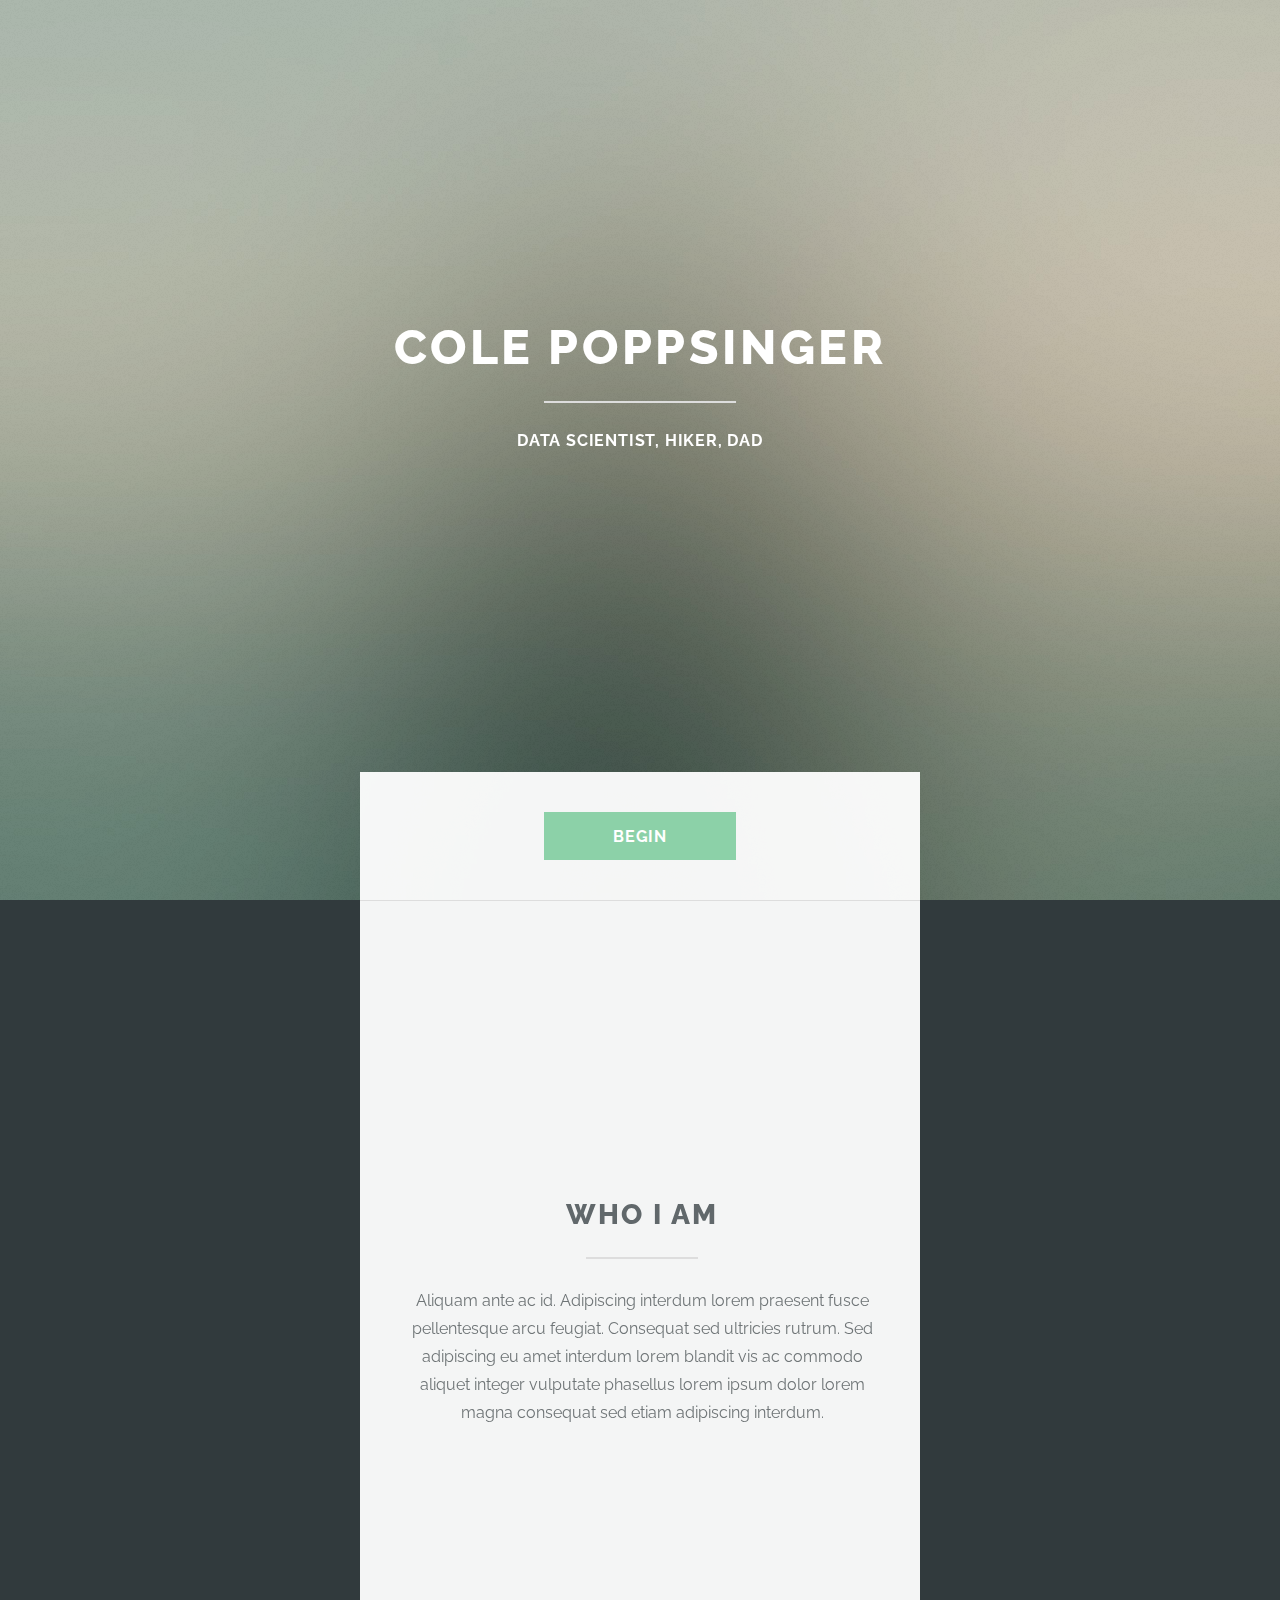
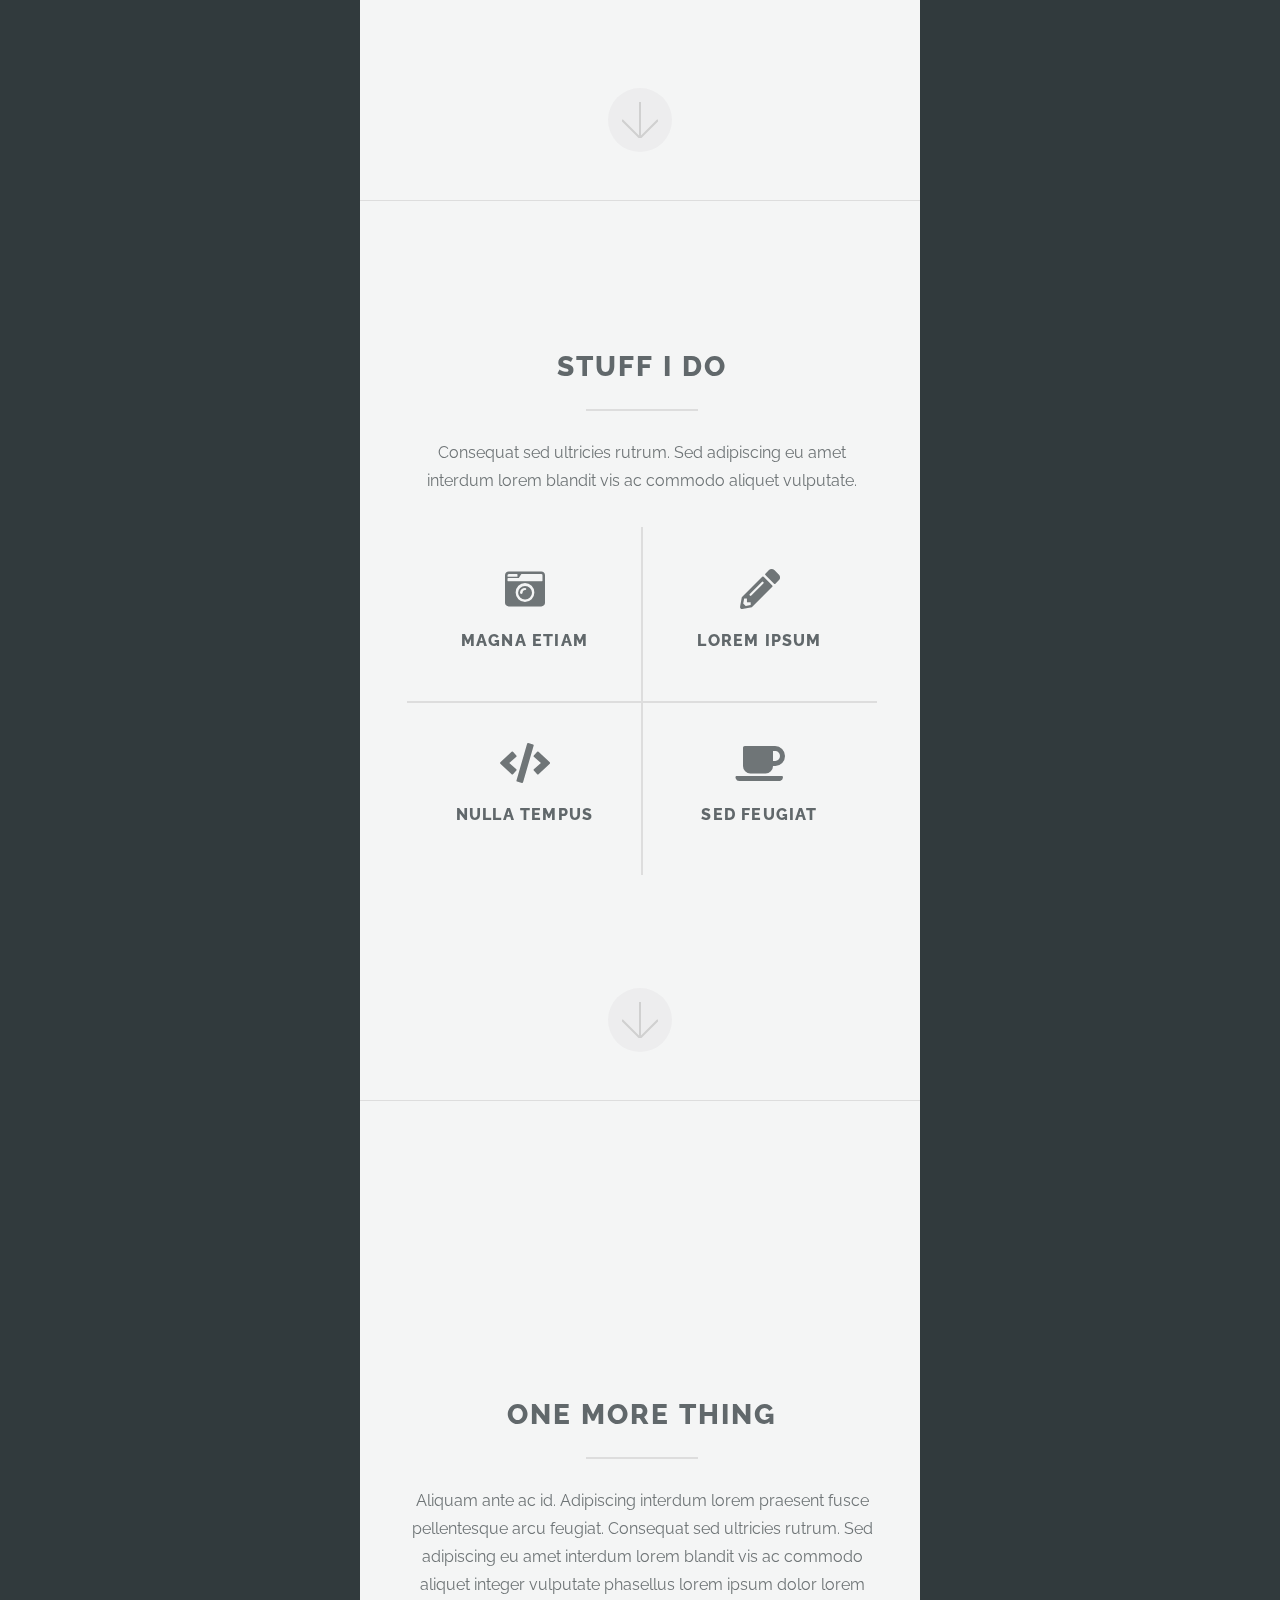
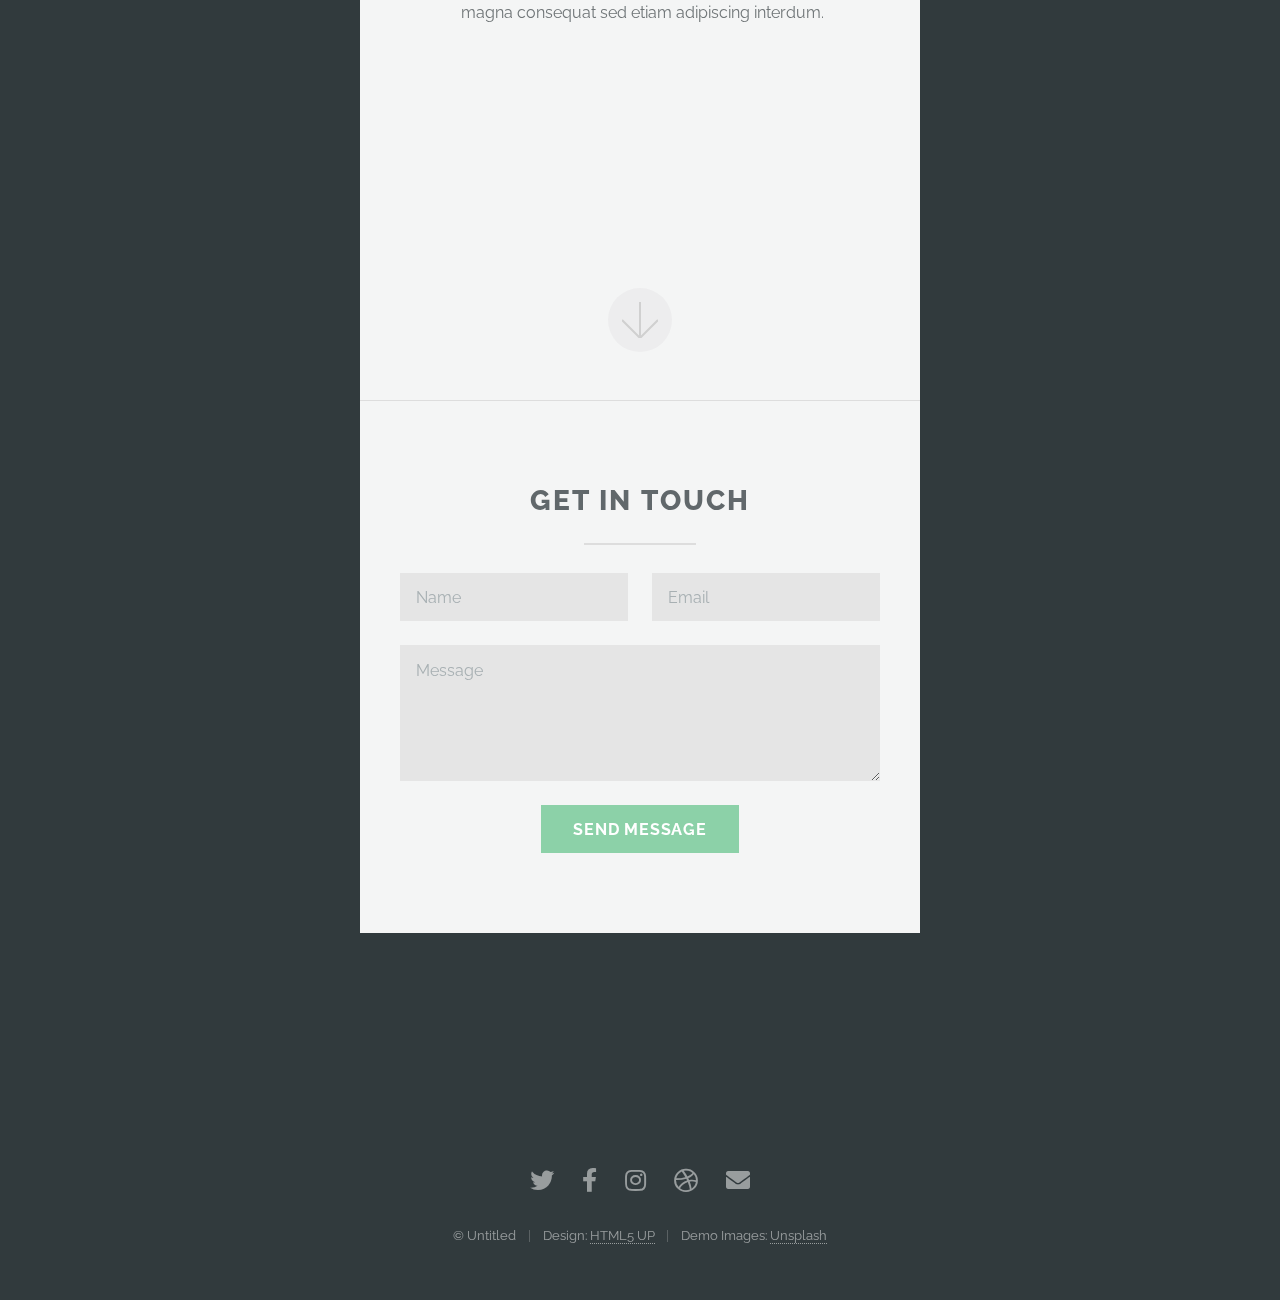
==== commit ac5bc841: "images" ====
--- a/index.html
+++ b/index.html
@@ -17,7 +17,7 @@
 			<section id="header">
 				<header class="major">
 					<h1>COLE POPPSINGER</h1>
-					<p>A fun little { responsive } single pager by <a href="https://colepoppsinger.github.io/">HTML5 UP</a></p>
+					<p>DATA SCIENTIST, HIKER, DAD</p>
 				</header>
 				<div class="container">
 					<ul class="actions special">
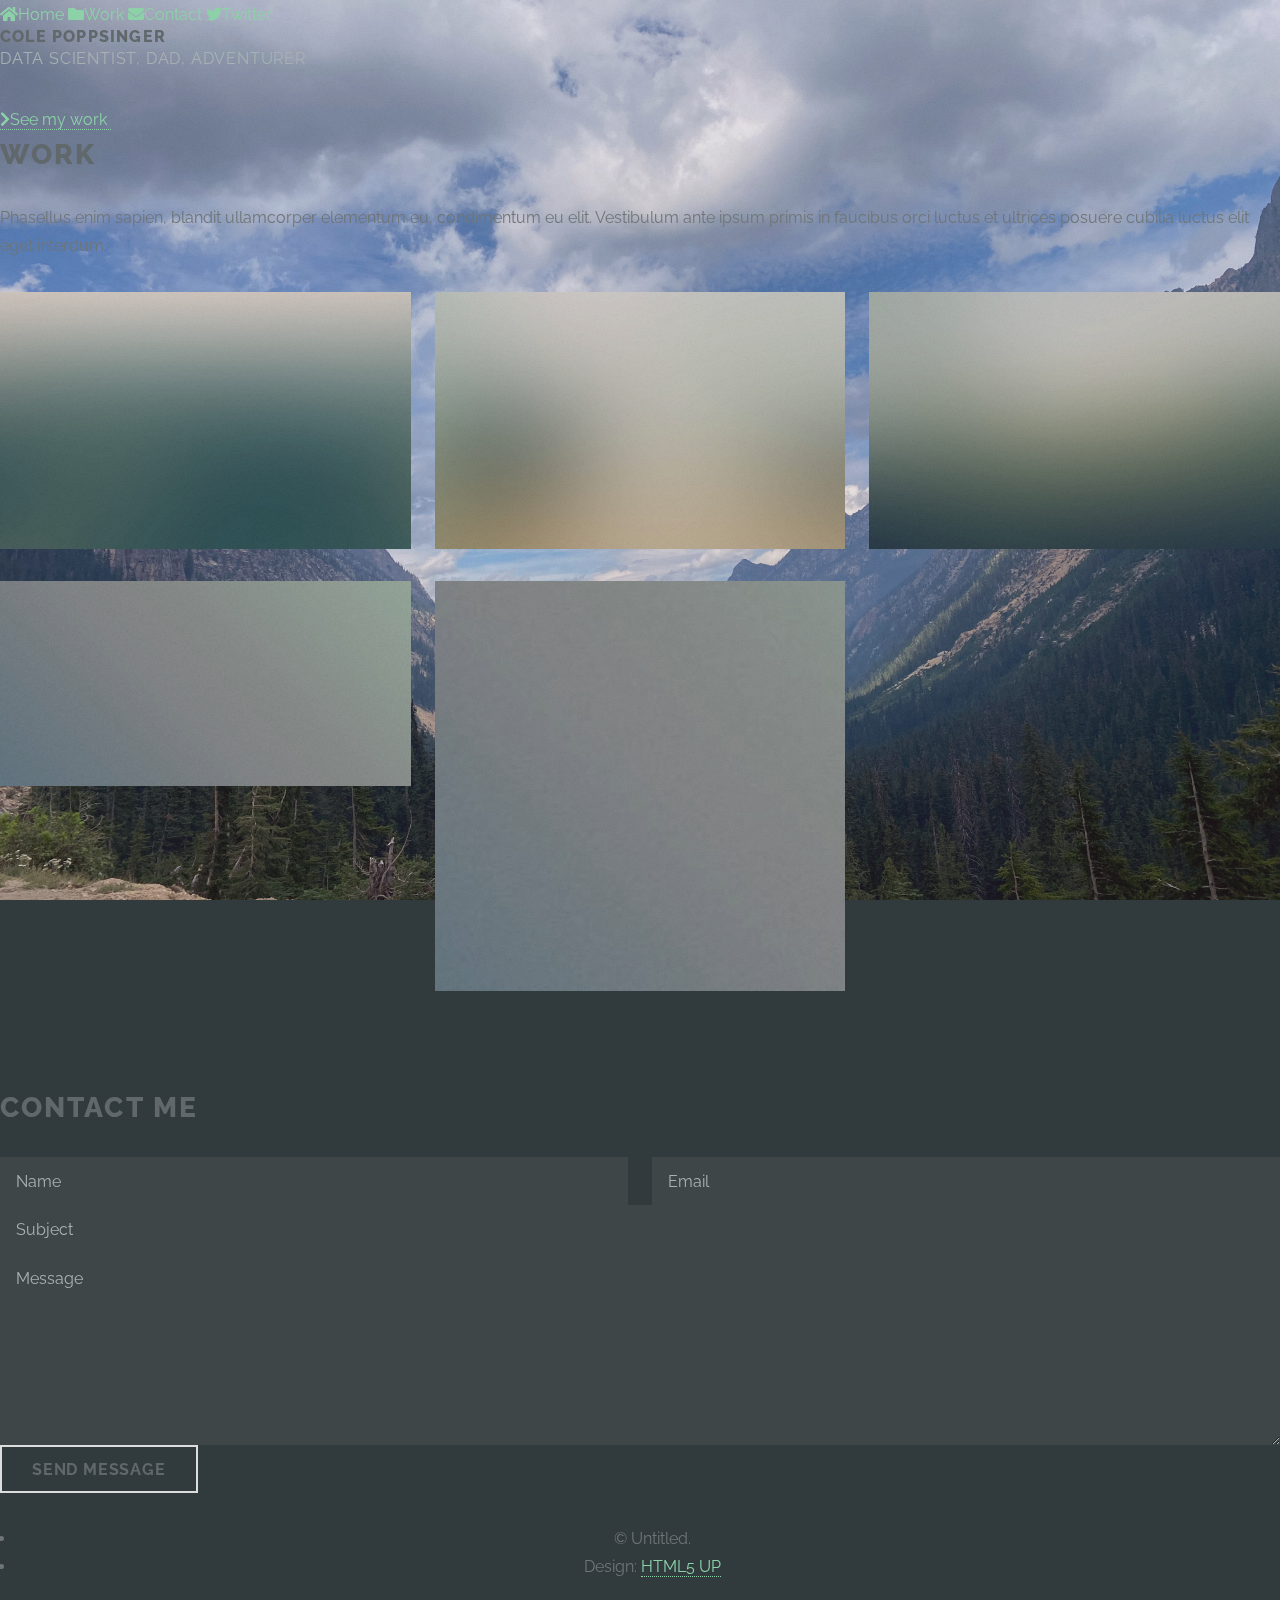
==== commit 3a2f1fcd: "switched template" ====
--- a/index.html
+++ b/index.html
@@ -1,6 +1,6 @@
 <!DOCTYPE HTML>
 <!--
-	Highlights by HTML5 UP
+	Astral by HTML5 UP
 	html5up.net | @ajlkn
 	Free for personal and commercial use under the CCA 3.0 license (html5up.net/license)
 -->
@@ -10,440 +10,129 @@
 		<meta charset="utf-8" />
 		<meta name="viewport" content="width=device-width, initial-scale=1, user-scalable=no" />
 		<link rel="stylesheet" href="assets/css/main.css" />
+		<noscript><link rel="stylesheet" href="assets/css/noscript.css" /></noscript>
 	</head>
 	<body class="is-preload">
 
-		<!-- Header -->
-			<section id="header">
-				<header class="major">
-					<h1>COLE POPPSINGER</h1>
-					<p>DATA SCIENTIST, HIKER, DAD</p>
-				</header>
-				<div class="container">
-					<ul class="actions special">
-						<li><a href="#one" class="button primary scrolly">Begin</a></li>
-					</ul>
-				</div>
-			</section>
+		<!-- Wrapper-->
+			<div id="wrapper">
 
-		<!-- One -->
-			<section id="one" class="main special">
-				<div class="container">
-					<span class="image fit primary"><img src="images/pic01.jpg" alt="" /></span>
-					<div class="content">
-						<header class="major">
-							<h2>Who I am</h2>
-						</header>
-						<p>Aliquam ante ac id. Adipiscing interdum lorem praesent fusce pellentesque arcu feugiat. Consequat sed ultricies rutrum. Sed adipiscing eu amet interdum lorem blandit vis ac commodo aliquet integer vulputate phasellus lorem ipsum dolor lorem magna consequat sed etiam adipiscing interdum.</p>
+				<!-- Nav -->
+					<nav id="nav">
+						<a href="#" class="icon solid fa-home"><span>Home</span></a>
+						<a href="#work" class="icon solid fa-folder"><span>Work</span></a>
+						<a href="#contact" class="icon solid fa-envelope"><span>Contact</span></a>
+						<a href="https://twitter.com/ajlkn" class="icon brands fa-twitter"><span>Twitter</span></a>
+					</nav>
+
+				<!-- Main -->
+					<div id="main">
+
+						<!-- Me -->
+							<article id="home" class="panel intro">
+								<header>
+									<h1>COLE POPPSINGER</h1>
+									<p>DATA SCIENTIST, DAD, ADVENTURER</p>
+								</header>
+								<a href="#work" class="jumplink pic">
+									<span class="arrow icon solid fa-chevron-right"><span>See my work</span></span>
+									<img src="images/me.jpg" alt="" />
+								</a>
+							</article>
+
+						<!-- Work -->
+							<article id="work" class="panel">
+								<header>
+									<h2>Work</h2>
+								</header>
+								<p>
+									Phasellus enim sapien, blandit ullamcorper elementum eu, condimentum eu elit.
+									Vestibulum ante ipsum primis in faucibus orci luctus et ultrices posuere cubilia
+									luctus elit eget interdum.
+								</p>
+								<section>
+									<div class="row">
+										<div class="col-4 col-6-medium col-12-small">
+											<a href="#" class="image fit"><img src="images/pic01.jpg" alt=""></a>
+										</div>
+										<div class="col-4 col-6-medium col-12-small">
+											<a href="#" class="image fit"><img src="images/pic02.jpg" alt=""></a>
+										</div>
+										<div class="col-4 col-6-medium col-12-small">
+											<a href="#" class="image fit"><img src="images/pic03.jpg" alt=""></a>
+										</div>
+										<div class="col-4 col-6-medium col-12-small">
+											<a href="#" class="image fit"><img src="images/pic04.jpg" alt=""></a>
+										</div>
+										<div class="col-4 col-6-medium col-12-small">
+											<a href="#" class="image fit"><img src="images/pic05.jpg" alt=""></a>
+										</div>
+										<div class="col-4 col-6-medium col-12-small">
+											<a href="#" class="image fit"><img src="images/pic06.jpg" alt=""></a>
+										</div>
+										<div class="col-4 col-6-medium col-12-small">
+											<a href="#" class="image fit"><img src="images/pic07.jpg" alt=""></a>
+										</div>
+										<div class="col-4 col-6-medium col-12-small">
+											<a href="#" class="image fit"><img src="images/pic08.jpg" alt=""></a>
+										</div>
+										<div class="col-4 col-6-medium col-12-small">
+											<a href="#" class="image fit"><img src="images/pic09.jpg" alt=""></a>
+										</div>
+										<div class="col-4 col-6-medium col-12-small">
+											<a href="#" class="image fit"><img src="images/pic10.jpg" alt=""></a>
+										</div>
+										<div class="col-4 col-6-medium col-12-small">
+											<a href="#" class="image fit"><img src="images/pic11.jpg" alt=""></a>
+										</div>
+										<div class="col-4 col-6-medium col-12-small">
+											<a href="#" class="image fit"><img src="images/pic12.jpg" alt=""></a>
+										</div>
+									</div>
+								</section>
+							</article>
+
+						<!-- Contact -->
+							<article id="contact" class="panel">
+								<header>
+									<h2>Contact Me</h2>
+								</header>
+								<form action="#" method="post">
+									<div>
+										<div class="row">
+											<div class="col-6 col-12-medium">
+												<input type="text" name="name" placeholder="Name" />
+											</div>
+											<div class="col-6 col-12-medium">
+												<input type="text" name="email" placeholder="Email" />
+											</div>
+											<div class="col-12">
+												<input type="text" name="subject" placeholder="Subject" />
+											</div>
+											<div class="col-12">
+												<textarea name="message" placeholder="Message" rows="6"></textarea>
+											</div>
+											<div class="col-12">
+												<input type="submit" value="Send Message" />
+											</div>
+										</div>
+									</div>
+								</form>
+							</article>
+
 					</div>
-					<a href="#two" class="goto-next scrolly">Next</a>
-				</div>
-			</section>
 
-		<!-- Two -->
-			<section id="two" class="main special">
-				<div class="container">
-					<span class="image fit primary"><img src="images/pic02.jpg" alt="" /></span>
-					<div class="content">
-						<header class="major">
-							<h2>Stuff I do</h2>
-						</header>
-						<p>Consequat sed ultricies rutrum. Sed adipiscing eu amet interdum lorem blandit vis ac commodo aliquet vulputate.</p>
-						<ul class="icons-grid">
-							<li>
-								<span class="icon solid major fa-camera-retro"></span>
-								<h3>Magna Etiam</h3>
-							</li>
-							<li>
-								<span class="icon solid major fa-pencil-alt"></span>
-								<h3>Lorem Ipsum</h3>
-							</li>
-							<li>
-								<span class="icon solid major fa-code"></span>
-								<h3>Nulla Tempus</h3>
-							</li>
-							<li>
-								<span class="icon solid major fa-coffee"></span>
-								<h3>Sed Feugiat</h3>
-							</li>
+				<!-- Footer -->
+					<div id="footer">
+						<ul class="copyright">
+							<li>&copy; Untitled.</li><li>Design: <a href="http://html5up.net">HTML5 UP</a></li>
 						</ul>
 					</div>
-					<a href="#three" class="goto-next scrolly">Next</a>
-				</div>
-			</section>
 
-		<!-- Three -->
-			<section id="three" class="main special">
-				<div class="container">
-					<span class="image fit primary"><img src="images/pic03.jpg" alt="" /></span>
-					<div class="content">
-						<header class="major">
-							<h2>One more thing</h2>
-						</header>
-						<p>Aliquam ante ac id. Adipiscing interdum lorem praesent fusce pellentesque arcu feugiat. Consequat sed ultricies rutrum. Sed adipiscing eu amet interdum lorem blandit vis ac commodo aliquet integer vulputate phasellus lorem ipsum dolor lorem magna consequat sed etiam adipiscing interdum.</p>
-					</div>
-					<a href="#footer" class="goto-next scrolly">Next</a>
-				</div>
-			</section>
-
-		<!-- Four -->
-		<!--
-			<section id="four" class="main">
-				<div class="container">
-					<div class="content">
-						<header class="major">
-							<h2>Elements</h2>
-						</header>
-						<section>
-							<h4>Text</h4>
-							<p>This is <b>bold</b> and this is <strong>strong</strong>. This is <i>italic</i> and this is <em>emphasized</em>.
-							This is <sup>superscript</sup> text and this is <sub>subscript</sub> text.
-							This is <u>underlined</u> and this is code: <code>for (;;) { ... }</code>. Finally, <a href="#">this is a link</a>.</p>
-							<hr />
-							<header>
-								<h4>Heading with a Subtitle</h4>
-								<p>Lorem ipsum dolor sit amet nullam id egestas urna aliquam</p>
-							</header>
-							<p>Nunc lacinia ante nunc ac lobortis. Interdum adipiscing gravida odio porttitor sem non mi integer non faucibus ornare mi ut ante amet placerat aliquet. Volutpat eu sed ante lacinia sapien lorem accumsan varius montes viverra nibh in adipiscing blandit tempus accumsan.</p>
-							<header>
-								<h5>Heading with a Subtitle</h5>
-								<p>Lorem ipsum dolor sit amet nullam id egestas urna aliquam</p>
-							</header>
-							<p>Nunc lacinia ante nunc ac lobortis. Interdum adipiscing gravida odio porttitor sem non mi integer non faucibus ornare mi ut ante amet placerat aliquet. Volutpat eu sed ante lacinia sapien lorem accumsan varius montes viverra nibh in adipiscing blandit tempus accumsan.</p>
-							<hr />
-							<h2>Heading Level 2</h2>
-							<h3>Heading Level 3</h3>
-							<h4>Heading Level 4</h4>
-							<h5>Heading Level 5</h5>
-							<h6>Heading Level 6</h6>
-							<hr />
-							<h5>Blockquote</h5>
-							<blockquote>Fringilla nisl. Donec accumsan interdum nisi, quis tincidunt felis sagittis eget tempus euismod. Vestibulum ante ipsum primis in faucibus vestibulum. Blandit adipiscing eu felis iaculis volutpat ac adipiscing accumsan faucibus. Vestibulum ante ipsum primis in faucibus lorem ipsum dolor sit amet nullam adipiscing eu felis.</blockquote>
-							<h5>Preformatted</h5>
-							<pre><code>i = 0;
-
-while (!deck.isInOrder()) {
-  print 'Iteration ' + i;
-  deck.shuffle();
-  i++;
-}
-
-print 'It took ' + i + ' iterations to sort the deck.';</code></pre>
-						</section>
-
-						<section>
-							<h4>Lists</h4>
-							<div class="row">
-								<div class="col-6 col-12-medium">
-									<h5>Unordered</h5>
-									<ul>
-										<li>Dolor pulvinar etiam.</li>
-										<li>Sagittis adipiscing.</li>
-										<li>Felis enim feugiat.</li>
-									</ul>
-									<h5>Alternate</h5>
-									<ul class="alt">
-										<li>Dolor pulvinar etiam.</li>
-										<li>Sagittis adipiscing.</li>
-										<li>Felis enim feugiat.</li>
-									</ul>
-								</div>
-								<div class="col-6 col-12-medium">
-									<h5>Ordered</h5>
-									<ol>
-										<li>Dolor pulvinar etiam.</li>
-										<li>Etiam vel felis viverra.</li>
-										<li>Felis enim feugiat.</li>
-										<li>Dolor pulvinar etiam.</li>
-										<li>Etiam vel felis lorem.</li>
-										<li>Felis enim et feugiat.</li>
-									</ol>
-									<h5>Icons</h5>
-									<ul class="icons">
-										<li><a href="#" class="icon brands fa-twitter"><span class="label">Twitter</span></a></li>
-										<li><a href="#" class="icon brands fa-facebook-f"><span class="label">Facebook</span></a></li>
-										<li><a href="#" class="icon brands fa-instagram"><span class="label">Instagram</span></a></li>
-										<li><a href="#" class="icon brands fa-github"><span class="label">Github</span></a></li>
-									</ul>
-								</div>
-							</div>
-							<h5>Actions</h5>
-							<ul class="actions">
-								<li><a href="#" class="button primary">Default</a></li>
-								<li><a href="#" class="button">Default</a></li>
-							</ul>
-							<ul class="actions small">
-								<li><a href="#" class="button primary small">Small</a></li>
-								<li><a href="#" class="button small">Small</a></li>
-							</ul>
-							<div class="row">
-								<div class="col-6 col-12-small">
-									<ul class="actions stacked">
-										<li><a href="#" class="button primary">Default</a></li>
-										<li><a href="#" class="button">Default</a></li>
-									</ul>
-								</div>
-								<div class="col-6 col-12-small">
-									<ul class="actions stacked">
-										<li><a href="#" class="button primary small">Small</a></li>
-										<li><a href="#" class="button small">Small</a></li>
-									</ul>
-								</div>
-								<div class="col-6 col-12-small">
-									<ul class="actions stacked">
-										<li><a href="#" class="button primary fit">Default</a></li>
-										<li><a href="#" class="button fit">Default</a></li>
-									</ul>
-								</div>
-								<div class="col-6 col-12-small">
-									<ul class="actions stacked">
-										<li><a href="#" class="button primary small fit">Small</a></li>
-										<li><a href="#" class="button small fit">Small</a></li>
-									</ul>
-								</div>
-							</div>
-						</section>
-
-						<section>
-							<h4>Table</h4>
-							<h5>Default</h5>
-							<div class="table-wrapper">
-								<table>
-									<thead>
-										<tr>
-											<th>Name</th>
-											<th>Description</th>
-											<th>Price</th>
-										</tr>
-									</thead>
-									<tbody>
-										<tr>
-											<td>Item One</td>
-											<td>Ante turpis integer aliquet porttitor.</td>
-											<td>29.99</td>
-										</tr>
-										<tr>
-											<td>Item Two</td>
-											<td>Vis ac commodo adipiscing arcu aliquet.</td>
-											<td>19.99</td>
-										</tr>
-										<tr>
-											<td>Item Three</td>
-											<td> Morbi faucibus arcu accumsan lorem.</td>
-											<td>29.99</td>
-										</tr>
-										<tr>
-											<td>Item Four</td>
-											<td>Vitae integer tempus condimentum.</td>
-											<td>19.99</td>
-										</tr>
-										<tr>
-											<td>Item Five</td>
-											<td>Ante turpis integer aliquet porttitor.</td>
-											<td>29.99</td>
-										</tr>
-									</tbody>
-									<tfoot>
-										<tr>
-											<td colspan="2"></td>
-											<td>100.00</td>
-										</tr>
-									</tfoot>
-								</table>
-							</div>
-
-							<h5>Alternate</h5>
-							<div class="table-wrapper">
-								<table class="alt">
-									<thead>
-										<tr>
-											<th>Name</th>
-											<th>Description</th>
-											<th>Price</th>
-										</tr>
-									</thead>
-									<tbody>
-										<tr>
-											<td>Item One</td>
-											<td>Ante turpis integer aliquet porttitor.</td>
-											<td>29.99</td>
-										</tr>
-										<tr>
-											<td>Item Two</td>
-											<td>Vis ac commodo adipiscing arcu aliquet.</td>
-											<td>19.99</td>
-										</tr>
-										<tr>
-											<td>Item Three</td>
-											<td> Morbi faucibus arcu accumsan lorem.</td>
-											<td>29.99</td>
-										</tr>
-										<tr>
-											<td>Item Four</td>
-											<td>Vitae integer tempus condimentum.</td>
-											<td>19.99</td>
-										</tr>
-										<tr>
-											<td>Item Five</td>
-											<td>Ante turpis integer aliquet porttitor.</td>
-											<td>29.99</td>
-										</tr>
-									</tbody>
-									<tfoot>
-										<tr>
-											<td colspan="2"></td>
-											<td>100.00</td>
-										</tr>
-									</tfoot>
-								</table>
-							</div>
-						</section>
-
-						<section>
-							<h4>Buttons</h4>
-							<ul class="actions">
-								<li><a href="#" class="button primary">Primary</a></li>
-								<li><a href="#" class="button">Default</a></li>
-							</ul>
-							<ul class="actions">
-								<li><a href="#" class="button">Default</a></li>
-								<li><a href="#" class="button small">Small</a></li>
-							</ul>
-							<ul class="actions fit">
-								<li><a href="#" class="button primary fit">Fit</a></li>
-								<li><a href="#" class="button fit">Fit</a></li>
-							</ul>
-							<ul class="actions fit small">
-								<li><a href="#" class="button primary fit small">Fit + Small</a></li>
-								<li><a href="#" class="button fit small">Fit + Small</a></li>
-							</ul>
-							<ul class="actions">
-								<li><a href="#" class="button primary icon solid fa-download">Icon</a></li>
-								<li><a href="#" class="button icon solid fa-download">Icon</a></li>
-							</ul>
-							<ul class="actions">
-								<li><span class="button primary disabled">Disabled</span></li>
-								<li><span class="button disabled">Disabled</span></li>
-							</ul>
-						</section>
-
-						<section>
-							<h4>Form</h4>
-							<form method="post" action="#">
-								<div class="row gtr-uniform">
-									<div class="col-6 col-12-xsmall">
-										<input type="text" name="demo-name" id="demo-name" value="" placeholder="Name" />
-									</div>
-									<div class="col-6 col-12-xsmall">
-										<input type="email" name="demo-email" id="demo-email" value="" placeholder="Email" />
-									</div>
-									<div class="col-12">
-										<select name="demo-category" id="demo-category">
-											<option value="">- Category -</option>
-											<option value="1">Manufacturing</option>
-											<option value="1">Shipping</option>
-											<option value="1">Administration</option>
-											<option value="1">Human Resources</option>
-										</select>
-									</div>
-									<div class="col-4 col-12-small">
-										<input type="radio" id="demo-priority-low" name="demo-priority" checked>
-										<label for="demo-priority-low">Low</label>
-									</div>
-									<div class="col-4 col-12-small">
-										<input type="radio" id="demo-priority-normal" name="demo-priority">
-										<label for="demo-priority-normal">Normal</label>
-									</div>
-									<div class="col-4 col-12-small">
-										<input type="radio" id="demo-priority-high" name="demo-priority">
-										<label for="demo-priority-high">High</label>
-									</div>
-									<div class="col-6 col-12-small">
-										<input type="checkbox" id="demo-copy" name="demo-copy">
-										<label for="demo-copy">Email me a copy</label>
-									</div>
-									<div class="col-6 col-12-small">
-										<input type="checkbox" id="demo-human" name="demo-human" checked>
-										<label for="demo-human">Not a robot</label>
-									</div>
-									<div class="col-12">
-										<textarea name="demo-message" id="demo-message" placeholder="Enter your message" rows="6"></textarea>
-									</div>
-									<div class="col-12">
-										<ul class="actions">
-											<li><input type="submit" value="Send Message" class="primary" /></li>
-											<li><input type="reset" value="Reset" /></li>
-										</ul>
-									</div>
-								</div>
-							</form>
-						</section>
-
-						<section>
-							<h4>Image</h4>
-							<h5>Fit</h5>
-							<div class="box alt">
-								<div class="row gtr-uniform gtr-50">
-									<div class="col-12"><span class="image fit"><img src="images/pic04.jpg" alt="" /></span></div>
-									<div class="col-4"><span class="image fit"><img src="images/pic04.jpg" alt="" /></span></div>
-									<div class="col-4"><span class="image fit"><img src="images/pic04.jpg" alt="" /></span></div>
-									<div class="col-4"><span class="image fit"><img src="images/pic04.jpg" alt="" /></span></div>
-									<div class="col-4"><span class="image fit"><img src="images/pic04.jpg" alt="" /></span></div>
-									<div class="col-4"><span class="image fit"><img src="images/pic04.jpg" alt="" /></span></div>
-									<div class="col-4"><span class="image fit"><img src="images/pic04.jpg" alt="" /></span></div>
-									<div class="col-4"><span class="image fit"><img src="images/pic04.jpg" alt="" /></span></div>
-									<div class="col-4"><span class="image fit"><img src="images/pic04.jpg" alt="" /></span></div>
-									<div class="col-4"><span class="image fit"><img src="images/pic04.jpg" alt="" /></span></div>
-								</div>
-							</div>
-							<h5>Left &amp; Right</h5>
-							<p><span class="image left"><img src="images/pic05.jpg" alt="" /></span>Fringilla nisl. Donec accumsan interdum nisi, quis tincidunt felis sagittis eget. tempus euismod. Vestibulum ante ipsum primis in faucibus vestibulum. Blandit adipiscing eu felis iaculis volutpat ac adipiscing accumsan eu faucibus. Integer ac pellentesque praesent tincidunt felis sagittis eget. tempus euismod. Vestibulum ante ipsum primis in faucibus vestibulum. Blandit adipiscing eu felis iaculis volutpat ac adipiscing accumsan eu faucibus. Integer ac pellentesque praesent. Donec accumsan interdum nisi, quis tincidunt felis sagittis eget. tempus euismod. Vestibulum ante ipsum primis in faucibus vestibulum. Blandit adipiscing eu felis iaculis volutpat ac adipiscing accumsan eu faucibus. Integer ac pellentesque praesent tincidunt felis sagittis eget. tempus euismod. Vestibulum ante ipsum primis in faucibus vestibulum. Blandit adipiscing eu felis iaculis volutpat ac adipiscing accumsan eu faucibus. Integer ac pellentesque praesent.</p>
-							<p><span class="image right"><img src="images/pic05.jpg" alt="" /></span>Fringilla nisl. Donec accumsan interdum nisi, quis tincidunt felis sagittis eget. tempus euismod. Vestibulum ante ipsum primis in faucibus vestibulum. Blandit adipiscing eu felis iaculis volutpat ac adipiscing accumsan eu faucibus. Integer ac pellentesque praesent tincidunt felis sagittis eget. tempus euismod. Vestibulum ante ipsum primis in faucibus vestibulum. Blandit adipiscing eu felis iaculis volutpat ac adipiscing accumsan eu faucibus. Integer ac pellentesque praesent. Donec accumsan interdum nisi, quis tincidunt felis sagittis eget. tempus euismod. Vestibulum ante ipsum primis in faucibus vestibulum. Blandit adipiscing eu felis iaculis volutpat ac adipiscing accumsan eu faucibus. Integer ac pellentesque praesent tincidunt felis sagittis eget. tempus euismod. Vestibulum ante ipsum primis in faucibus vestibulum. Blandit adipiscing eu felis iaculis volutpat ac adipiscing accumsan eu faucibus. Integer ac pellentesque praesent.</p>
-						</section>
-
-					</div>
-					<a href="#footer" class="goto-next scrolly">Next</a>
-				</div>
-			</section>
-		-->
-
-		<!-- Footer -->
-			<section id="footer">
-				<div class="container">
-					<header class="major">
-						<h2>Get in touch</h2>
-					</header>
-					<form method="post" action="#">
-						<div class="row gtr-uniform">
-							<div class="col-6 col-12-xsmall"><input type="text" name="name" id="name" placeholder="Name" /></div>
-							<div class="col-6 col-12-xsmall"><input type="email" name="email" id="email" placeholder="Email" /></div>
-							<div class="col-12"><textarea name="message" id="message" placeholder="Message" rows="4"></textarea></div>
-							<div class="col-12">
-								<ul class="actions special">
-									<li><input type="submit" value="Send Message" class="primary" /></li>
-								</ul>
-							</div>
-						</div>
-					</form>
-				</div>
-				<footer>
-					<ul class="icons">
-						<li><a href="#" class="icon brands alt fa-twitter"><span class="label">Twitter</span></a></li>
-						<li><a href="#" class="icon brands alt fa-facebook-f"><span class="label">Facebook</span></a></li>
-						<li><a href="#" class="icon brands alt fa-instagram"><span class="label">Instagram</span></a></li>
-						<li><a href="#" class="icon brands alt fa-dribbble"><span class="label">Dribbble</span></a></li>
-						<li><a href="#" class="icon solid alt fa-envelope"><span class="label">Email</span></a></li>
-					</ul>
-					<ul class="copyright">
-						<li>&copy; Untitled</li><li>Design: <a href="http://html5up.net">HTML5 UP</a></li><li>Demo Images: <a href="http://unsplash.com">Unsplash</a></li>
-					</ul>
-				</footer>
-			</section>
+			</div>
 
 		<!-- Scripts -->
 			<script src="assets/js/jquery.min.js"></script>
-			<script src="assets/js/jquery.scrollex.min.js"></script>
-			<script src="assets/js/jquery.scrolly.min.js"></script>
 			<script src="assets/js/browser.min.js"></script>
 			<script src="assets/js/breakpoints.min.js"></script>
 			<script src="assets/js/util.js"></script>
--- a/assets/css/main.css
+++ b/assets/css/main.css
@@ -85,7 +85,7 @@
 	html {
 		background-color: #313a3d;
 		background-attachment: fixed,						fixed;
-		background-image: url("images/overlay.png"), url("../../images/bg.jpg");
+		background-image: url("images/overlay.png"), url("../../images/IMG_5211.jpeg");
 		background-position: top left,					center center;
 		background-repeat: repeat,						none;
 		background-size: auto,						cover;
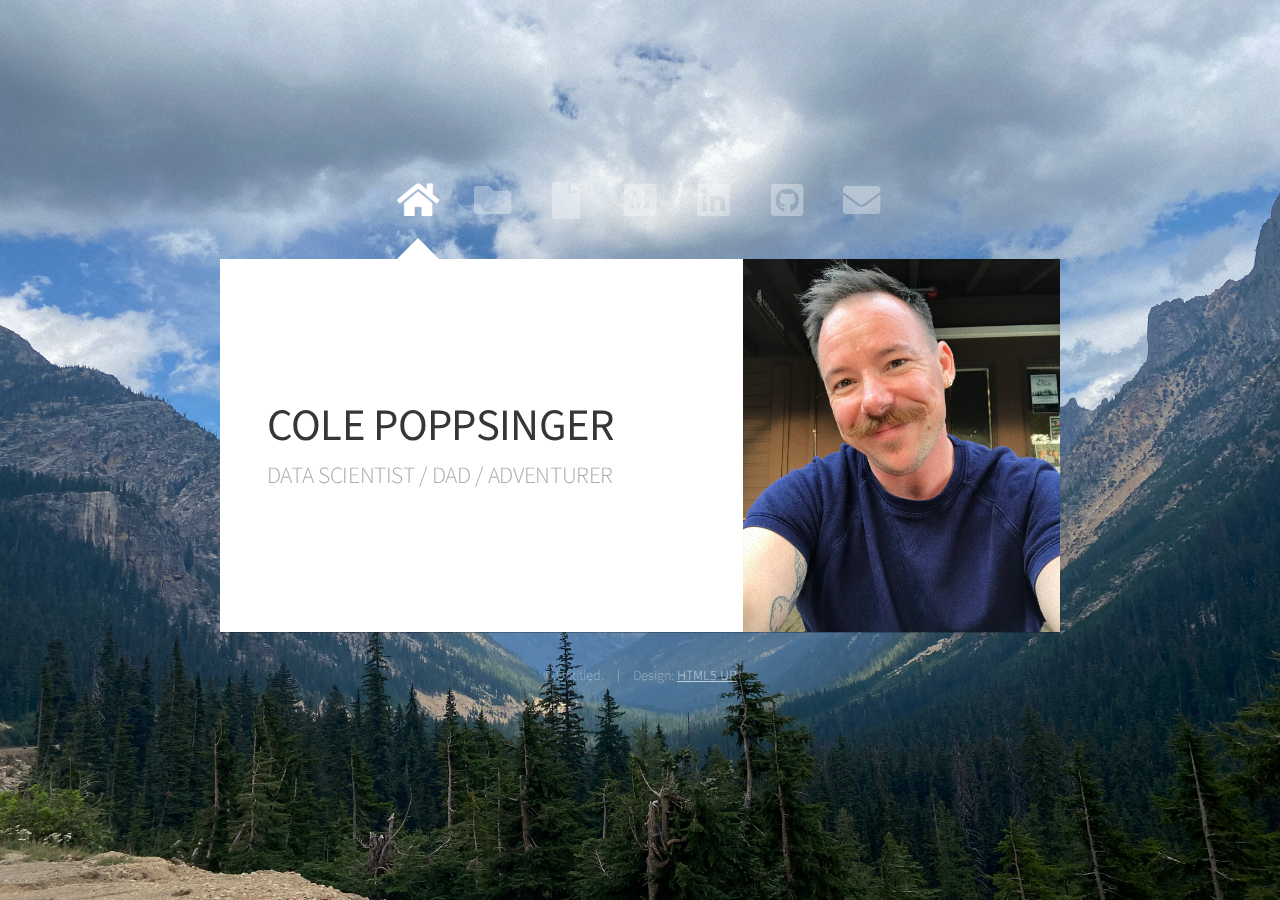
==== commit da2af7c8: "updates" ====
--- a/index.html
+++ b/index.html
@@ -20,9 +20,13 @@
 				<!-- Nav -->
 					<nav id="nav">
 						<a href="#" class="icon solid fa-home"><span>Home</span></a>
-						<a href="#work" class="icon solid fa-folder"><span>Work</span></a>
+						<a href="#Portfolio" class="icon solid fa-folder"><span>Portfolio</span></a>
+						<a href="#Resume" class=" icon solid fa-file"><span>Resume</span></a>
+						<a href="https://medium.com/@colepopp" target="_blank" class="icon brands fa-medium"><span>Medium</span></a>
+						<a href="https://www.linkedin.com/in/cole-poppsinger/" target="_blank" class="icon brands fa-linkedin"><span>Linkedin</span></a>
+						<a href="https://github.com/colepoppsinger" target="_blank" class="icon brands fa-github-square"><span>Github</span></a>
+						<!-- tableau placeholder when there's a button <a href="https://public.tableau.com/app/profile/cole.poppsinger" target="_blank" class="icon brands fa-github-square"><span>Tableau</span></a> -->
 						<a href="#contact" class="icon solid fa-envelope"><span>Contact</span></a>
-						<a href="https://twitter.com/ajlkn" class="icon brands fa-twitter"><span>Twitter</span></a>
 					</nav>
 
 				<!-- Main -->
@@ -32,23 +36,21 @@
 							<article id="home" class="panel intro">
 								<header>
 									<h1>COLE POPPSINGER</h1>
-									<p>DATA SCIENTIST, DAD, ADVENTURER</p>
+									<p>DATA SCIENTIST / DAD / ADVENTURER</p>
 								</header>
-								<a href="#work" class="jumplink pic">
-									<span class="arrow icon solid fa-chevron-right"><span>See my work</span></span>
+								<a href="#Portfolio" class="jumplink pic">
+									<!-- disable arrow jump button <span class="arrow icon solid fa-chevron-right"><span>See my Portfolio</span></span> -->
 									<img src="images/me.jpg" alt="" />
 								</a>
 							</article>
 
-						<!-- Work -->
-							<article id="work" class="panel">
+						<!-- Portfolio -->
+							<article id="Portfolio" class="panel">
 								<header>
-									<h2>Work</h2>
+									<h2>Portfolio</h2>
 								</header>
 								<p>
-									Phasellus enim sapien, blandit ullamcorper elementum eu, condimentum eu elit.
-									Vestibulum ante ipsum primis in faucibus orci luctus et ultrices posuere cubilia
-									luctus elit eget interdum.
+									Recent Data Science Projects
 								</p>
 								<section>
 									<div class="row">
@@ -92,6 +94,56 @@
 								</section>
 							</article>
 
+						<!-- Resume -->	
+
+						<article id="Resume" class="panel">
+							<header>
+								<h2>Resume</h2>
+							</header>
+							<p>
+								Resume placeholder
+							</p>
+							<section>
+								<div class="row">
+									<div class="col-4 col-6-medium col-12-small">
+										<a href="#" class="image fit"><img src="" alt=""></a>
+									</div>
+									<div class="col-4 col-6-medium col-12-small">
+										<a href="#" class="image fit"><img src="images/Resume.pdf" alt=""></a>
+									</div>
+									<div class="col-4 col-6-medium col-12-small">
+										<a href="#" class="image fit"><img src="" alt=""></a>
+									</div>
+									<div class="col-4 col-6-medium col-12-small">
+										<a href="#" class="image fit"><img src="" alt=""></a>
+									</div>
+									<div class="col-4 col-6-medium col-12-small">
+										<a href="#" class="image fit"><img src="" alt=""></a>
+									</div>
+									<div class="col-4 col-6-medium col-12-small">
+										<a href="#" class="image fit"><img src="" alt=""></a>
+									</div>
+									<div class="col-4 col-6-medium col-12-small">
+										<a href="#" class="image fit"><img src="" alt=""></a>
+									</div>
+									<div class="col-4 col-6-medium col-12-small">
+										<a href="#" class="image fit"><img src="" alt=""></a>
+									</div>
+									<div class="col-4 col-6-medium col-12-small">
+										<a href="#" class="image fit"><img src="" alt=""></a>
+									</div>
+									<div class="col-4 col-6-medium col-12-small">
+										<a href="#" class="image fit"><img src="" alt=""></a>
+									</div>
+									<div class="col-4 col-6-medium col-12-small">
+										<a href="#" class="image fit"><img src="" alt=""></a>
+									</div>
+									<div class="col-4 col-6-medium col-12-small">
+										<a href="#" class="image fit"><img src="" alt=""></a>
+									</div>
+								</div>
+							</section>
+						</article>
 						<!-- Contact -->
 							<article id="contact" class="panel">
 								<header>
--- a/assets/css/main.css
+++ b/assets/css/main.css
@@ -1,8 +1,8 @@
+@import url("https://fonts.googleapis.com/css?family=Source+Sans+Pro:300,400,300italic,400italic");
 @import url("fontawesome-all.min.css");
-@import url("https://fonts.googleapis.com/css?family=Raleway:400,400italic,700,800");
 
 /*
-	Highlights by HTML5 UP
+	Astral by HTML5 UP
 	html5up.net | @ajlkn
 	Free for personal and commercial use under the CCA 3.0 license (html5up.net/license)
 */
@@ -72,237 +72,6 @@
 	appearance: none;
 }
 
-/* Basic */
-
-	html {
-		box-sizing: border-box;
-	}
-
-	*, *:before, *:after {
-		box-sizing: inherit;
-	}
-
-	html {
-		background-color: #313a3d;
-		background-attachment: fixed,						fixed;
-		background-image: url("images/overlay.png"), url("../../images/IMG_5211.jpeg");
-		background-position: top left,					center center;
-		background-repeat: repeat,						none;
-		background-size: auto,						cover;
-	}
-
-	html.is-preload *, html.is-preload *:before, html.is-preload *:after {
-		-moz-animation: none !important;
-		-webkit-animation: none !important;
-		-ms-animation: none !important;
-		animation: none !important;
-		-moz-transition: none !important;
-		-webkit-transition: none !important;
-		-ms-transition: none !important;
-		transition: none !important;
-	}
-
-	html.is-touch {
-		height: 100vh;
-		overflow: hidden;
-	}
-
-		html.is-touch #wrapper {
-			-webkit-backface-visibility: hidden;
-			-webkit-overflow-scrolling: touch;
-			-webkit-transform: translate3d(0, 0, 0);
-			height: 100vh;
-			overflow: auto;
-		}
-
-	body, input, select, textarea {
-		color: #6f7577;
-		font-family: "Raleway", "Helvetica", sans-serif;
-		font-size: 15pt;
-		font-weight: 400;
-		line-height: 1.75em;
-	}
-
-	a {
-		-moz-transition: color 0.2s ease-in-out, border-bottom-color 0.2s ease-in-out;
-		-webkit-transition: color 0.2s ease-in-out, border-bottom-color 0.2s ease-in-out;
-		-ms-transition: color 0.2s ease-in-out, border-bottom-color 0.2s ease-in-out;
-		transition: color 0.2s ease-in-out, border-bottom-color 0.2s ease-in-out;
-		border-bottom: dotted 1px;
-		color: #8cd1a8;
-		text-decoration: none;
-	}
-
-		a:hover {
-			border-bottom-color: transparent !important;
-			color: #8cd1a8 !important;
-			text-decoration: none;
-		}
-
-	strong, b {
-		color: #61686b;
-		font-weight: 700;
-	}
-
-	em, i {
-		font-style: italic;
-	}
-
-	p {
-		margin: 0 0 2em 0;
-	}
-
-	h1, h2, h3, h4, h5, h6 {
-		color: #61686b;
-		font-weight: 800;
-		letter-spacing: 0.075em;
-		line-height: 1em;
-		margin: 0 0 1em 0;
-		text-transform: uppercase;
-	}
-
-		h1 a, h2 a, h3 a, h4 a, h5 a, h6 a {
-			color: inherit;
-			text-decoration: none;
-		}
-
-	h2 {
-		font-size: 1.75em;
-		line-height: 1.5em;
-	}
-
-	h3 {
-		font-size: 1em;
-		line-height: 1.5em;
-	}
-
-	h4 {
-		font-size: 0.9em;
-		line-height: 1.5em;
-	}
-
-	h5 {
-		font-size: 0.8em;
-		line-height: 1.5em;
-	}
-
-	h6 {
-		font-size: 0.7em;
-		line-height: 1.5em;
-	}
-
-	sub {
-		font-size: 0.8em;
-		position: relative;
-		top: 0.5em;
-	}
-
-	sup {
-		font-size: 0.8em;
-		position: relative;
-		top: -0.5em;
-	}
-
-	hr {
-		border: 0;
-		border-bottom: solid 1px #dddddd;
-		margin: 2em 0;
-	}
-
-		hr.major {
-			margin: 3em 0;
-		}
-
-	blockquote {
-		border-left: solid 6px #dddddd;
-		font-style: italic;
-		margin: 0 0 2em 0;
-		padding: 0.5em 0 0.5em 1.5em;
-	}
-
-	code {
-		background: rgba(144, 144, 144, 0.075);
-		font-family: "Courier New", monospace;
-		font-size: 0.9em;
-		margin: 0 0.25em;
-		padding: 0.25em 0.65em;
-	}
-
-	pre {
-		-webkit-overflow-scrolling: touch;
-		font-family: "Courier New", monospace;
-		font-size: 0.9em;
-		margin: 0 0 2em 0;
-	}
-
-		pre code {
-			display: block;
-			line-height: 1.75em;
-			padding: 1em 1.5em;
-			overflow-x: auto;
-		}
-
-	.align-left {
-		text-align: left;
-	}
-
-	.align-center {
-		text-align: center;
-	}
-
-	.align-right {
-		text-align: right;
-	}
-
-/* Container */
-
-	.container {
-		margin: 0 auto;
-		max-width: calc(100% - 4em);
-		width: 35em;
-	}
-
-		.container.xsmall {
-			width: 8.75em;
-		}
-
-		.container.small {
-			width: 17.5em;
-		}
-
-		.container.medium {
-			width: 26.25em;
-		}
-
-		.container.large {
-			width: 43.75em;
-		}
-
-		.container.xlarge {
-			width: 52.5em;
-		}
-
-		.container.max {
-			width: 100%;
-		}
-
-		@media screen and (max-width: 980px) {
-
-			.container {
-				width: 80% !important;
-				max-width: 100% !important;
-			}
-
-		}
-
-		@media screen and (max-width: 480px) {
-
-			.container {
-				width: 100% !important;
-			}
-
-		}
-
 /* Row */
 
 	.row {
@@ -445,12 +214,12 @@
 		}
 
 		.row.gtr-0 {
-			margin-top: 0;
+			margin-top: 0em;
 			margin-left: 0em;
 		}
 
 			.row.gtr-0 > * {
-				padding: 0 0 0 0em;
+				padding: 0em 0 0 0em;
 			}
 
 			.row.gtr-0.gtr-uniform {
@@ -462,88 +231,88 @@
 				}
 
 		.row.gtr-25 {
-			margin-top: 0;
-			margin-left: -0.375em;
+			margin-top: -0.3125em;
+			margin-left: -0.3125em;
 		}
 
 			.row.gtr-25 > * {
-				padding: 0 0 0 0.375em;
+				padding: 0.3125em 0 0 0.3125em;
 			}
 
 			.row.gtr-25.gtr-uniform {
-				margin-top: -0.375em;
+				margin-top: -0.3125em;
 			}
 
 				.row.gtr-25.gtr-uniform > * {
-					padding-top: 0.375em;
+					padding-top: 0.3125em;
 				}
 
 		.row.gtr-50 {
-			margin-top: 0;
-			margin-left: -0.75em;
+			margin-top: -0.625em;
+			margin-left: -0.625em;
 		}
 
 			.row.gtr-50 > * {
-				padding: 0 0 0 0.75em;
+				padding: 0.625em 0 0 0.625em;
 			}
 
 			.row.gtr-50.gtr-uniform {
-				margin-top: -0.75em;
+				margin-top: -0.625em;
 			}
 
 				.row.gtr-50.gtr-uniform > * {
-					padding-top: 0.75em;
+					padding-top: 0.625em;
 				}
 
 		.row {
-			margin-top: 0;
-			margin-left: -1.5em;
+			margin-top: -1.25em;
+			margin-left: -1.25em;
 		}
 
 			.row > * {
-				padding: 0 0 0 1.5em;
+				padding: 1.25em 0 0 1.25em;
 			}
 
 			.row.gtr-uniform {
-				margin-top: -1.5em;
+				margin-top: -1.25em;
 			}
 
 				.row.gtr-uniform > * {
-					padding-top: 1.5em;
+					padding-top: 1.25em;
 				}
 
 		.row.gtr-150 {
-			margin-top: 0;
-			margin-left: -2.25em;
+			margin-top: -1.875em;
+			margin-left: -1.875em;
 		}
 
 			.row.gtr-150 > * {
-				padding: 0 0 0 2.25em;
+				padding: 1.875em 0 0 1.875em;
 			}
 
 			.row.gtr-150.gtr-uniform {
-				margin-top: -2.25em;
+				margin-top: -1.875em;
 			}
 
 				.row.gtr-150.gtr-uniform > * {
-					padding-top: 2.25em;
+					padding-top: 1.875em;
 				}
 
 		.row.gtr-200 {
-			margin-top: 0;
-			margin-left: -3em;
+			margin-top: -2.5em;
+			margin-left: -2.5em;
 		}
 
 			.row.gtr-200 > * {
-				padding: 0 0 0 3em;
+				padding: 2.5em 0 0 2.5em;
 			}
 
 			.row.gtr-200.gtr-uniform {
-				margin-top: -3em;
+				margin-top: -2.5em;
 			}
 
 				.row.gtr-200.gtr-uniform > * {
-					padding-top: 3em;
+					padding-top: 2.5em;
 				}
 
 		@media screen and (max-width: 1680px) {
@@ -587,113 +356,113 @@
 					align-items: flex-end;
 				}
 
-				.row > .imp-large {
+				.row > .imp-xlarge {
 					order: -1;
 				}
 
-				.row > .col-1-large {
+				.row > .col-1-xlarge {
 					width: 8.33333%;
 				}
 
-				.row > .off-1-large {
+				.row > .off-1-xlarge {
 					margin-left: 8.33333%;
 				}
 
-				.row > .col-2-large {
+				.row > .col-2-xlarge {
 					width: 16.66667%;
 				}
 
-				.row > .off-2-large {
+				.row > .off-2-xlarge {
 					margin-left: 16.66667%;
 				}
 
-				.row > .col-3-large {
+				.row > .col-3-xlarge {
 					width: 25%;
 				}
 
-				.row > .off-3-large {
+				.row > .off-3-xlarge {
 					margin-left: 25%;
 				}
 
-				.row > .col-4-large {
+				.row > .col-4-xlarge {
 					width: 33.33333%;
 				}
 
-				.row > .off-4-large {
+				.row > .off-4-xlarge {
 					margin-left: 33.33333%;
 				}
 
-				.row > .col-5-large {
+				.row > .col-5-xlarge {
 					width: 41.66667%;
 				}
 
-				.row > .off-5-large {
+				.row > .off-5-xlarge {
 					margin-left: 41.66667%;
 				}
 
-				.row > .col-6-large {
+				.row > .col-6-xlarge {
 					width: 50%;
 				}
 
-				.row > .off-6-large {
+				.row > .off-6-xlarge {
 					margin-left: 50%;
 				}
 
-				.row > .col-7-large {
+				.row > .col-7-xlarge {
 					width: 58.33333%;
 				}
 
-				.row > .off-7-large {
+				.row > .off-7-xlarge {
 					margin-left: 58.33333%;
 				}
 
-				.row > .col-8-large {
+				.row > .col-8-xlarge {
 					width: 66.66667%;
 				}
 
-				.row > .off-8-large {
+				.row > .off-8-xlarge {
 					margin-left: 66.66667%;
 				}
 
-				.row > .col-9-large {
+				.row > .col-9-xlarge {
 					width: 75%;
 				}
 
-				.row > .off-9-large {
+				.row > .off-9-xlarge {
 					margin-left: 75%;
 				}
 
-				.row > .col-10-large {
+				.row > .col-10-xlarge {
 					width: 83.33333%;
 				}
 
-				.row > .off-10-large {
+				.row > .off-10-xlarge {
 					margin-left: 83.33333%;
 				}
 
-				.row > .col-11-large {
+				.row > .col-11-xlarge {
 					width: 91.66667%;
 				}
 
-				.row > .off-11-large {
+				.row > .off-11-xlarge {
 					margin-left: 91.66667%;
 				}
 
-				.row > .col-12-large {
+				.row > .col-12-xlarge {
 					width: 100%;
 				}
 
-				.row > .off-12-large {
+				.row > .off-12-xlarge {
 					margin-left: 100%;
 				}
 
 				.row.gtr-0 {
-					margin-top: 0;
+					margin-top: 0em;
 					margin-left: 0em;
 				}
 
 					.row.gtr-0 > * {
-						padding: 0 0 0 0em;
+						padding: 0em 0 0 0em;
 					}
 
 					.row.gtr-0.gtr-uniform {
@@ -705,93 +474,93 @@
 						}
 
 				.row.gtr-25 {
-					margin-top: 0;
-					margin-left: -0.375em;
+					margin-top: -0.3125em;
+					margin-left: -0.3125em;
 				}
 
 					.row.gtr-25 > * {
-						padding: 0 0 0 0.375em;
+						padding: 0.3125em 0 0 0.3125em;
 					}
 
 					.row.gtr-25.gtr-uniform {
-						margin-top: -0.375em;
+						margin-top: -0.3125em;
 					}
 
 						.row.gtr-25.gtr-uniform > * {
-							padding-top: 0.375em;
+							padding-top: 0.3125em;
 						}
 
 				.row.gtr-50 {
-					margin-top: 0;
-					margin-left: -0.75em;
+					margin-top: -0.625em;
+					margin-left: -0.625em;
 				}
 
 					.row.gtr-50 > * {
-						padding: 0 0 0 0.75em;
+						padding: 0.625em 0 0 0.625em;
 					}
 
 					.row.gtr-50.gtr-uniform {
-						margin-top: -0.75em;
+						margin-top: -0.625em;
 					}
 
 						.row.gtr-50.gtr-uniform > * {
-							padding-top: 0.75em;
+							padding-top: 0.625em;
 						}
 
 				.row {
-					margin-top: 0;
-					margin-left: -1.5em;
+					margin-top: -1.25em;
+					margin-left: -1.25em;
 				}
 
 					.row > * {
-						padding: 0 0 0 1.5em;
+						padding: 1.25em 0 0 1.25em;
 					}
 
 					.row.gtr-uniform {
-						margin-top: -1.5em;
+						margin-top: -1.25em;
 					}
 
 						.row.gtr-uniform > * {
-							padding-top: 1.5em;
+							padding-top: 1.25em;
 						}
 
 				.row.gtr-150 {
-					margin-top: 0;
-					margin-left: -2.25em;
+					margin-top: -1.875em;
+					margin-left: -1.875em;
 				}
 
 					.row.gtr-150 > * {
-						padding: 0 0 0 2.25em;
+						padding: 1.875em 0 0 1.875em;
 					}
 
 					.row.gtr-150.gtr-uniform {
-						margin-top: -2.25em;
+						margin-top: -1.875em;
 					}
 
 						.row.gtr-150.gtr-uniform > * {
-							padding-top: 2.25em;
+							padding-top: 1.875em;
 						}
 
 				.row.gtr-200 {
-					margin-top: 0;
-					margin-left: -3em;
+					margin-top: -2.5em;
+					margin-left: -2.5em;
 				}
 
 					.row.gtr-200 > * {
-						padding: 0 0 0 3em;
+						padding: 2.5em 0 0 2.5em;
 					}
 
 					.row.gtr-200.gtr-uniform {
-						margin-top: -3em;
+						margin-top: -2.5em;
 					}
 
 						.row.gtr-200.gtr-uniform > * {
-							padding-top: 3em;
-						}
-
-		}
-
-		@media screen and (max-width: 980px) {
+							padding-top: 2.5em;
+						}
+
+		}
+
+		@media screen and (max-width: 1280px) {
 
 			.row {
 				display: flex;
@@ -832,113 +601,113 @@
 					align-items: flex-end;
 				}
 
-				.row > .imp-medium {
+				.row > .imp-large {
 					order: -1;
 				}
 
-				.row > .col-1-medium {
+				.row > .col-1-large {
 					width: 8.33333%;
 				}
 
-				.row > .off-1-medium {
+				.row > .off-1-large {
 					margin-left: 8.33333%;
 				}
 
-				.row > .col-2-medium {
+				.row > .col-2-large {
 					width: 16.66667%;
 				}
 
-				.row > .off-2-medium {
+				.row > .off-2-large {
 					margin-left: 16.66667%;
 				}
 
-				.row > .col-3-medium {
+				.row > .col-3-large {
 					width: 25%;
 				}
 
-				.row > .off-3-medium {
+				.row > .off-3-large {
 					margin-left: 25%;
 				}
 
-				.row > .col-4-medium {
+				.row > .col-4-large {
 					width: 33.33333%;
 				}
 
-				.row > .off-4-medium {
+				.row > .off-4-large {
 					margin-left: 33.33333%;
 				}
 
-				.row > .col-5-medium {
+				.row > .col-5-large {
 					width: 41.66667%;
 				}
 
-				.row > .off-5-medium {
+				.row > .off-5-large {
 					margin-left: 41.66667%;
 				}
 
-				.row > .col-6-medium {
+				.row > .col-6-large {
 					width: 50%;
 				}
 
-				.row > .off-6-medium {
+				.row > .off-6-large {
 					margin-left: 50%;
 				}
 
-				.row > .col-7-medium {
+				.row > .col-7-large {
 					width: 58.33333%;
 				}
 
-				.row > .off-7-medium {
+				.row > .off-7-large {
 					margin-left: 58.33333%;
 				}
 
-				.row > .col-8-medium {
+				.row > .col-8-large {
 					width: 66.66667%;
 				}
 
-				.row > .off-8-medium {
+				.row > .off-8-large {
 					margin-left: 66.66667%;
 				}
 
-				.row > .col-9-medium {
+				.row > .col-9-large {
 					width: 75%;
 				}
 
-				.row > .off-9-medium {
+				.row > .off-9-large {
 					margin-left: 75%;
 				}
 
-				.row > .col-10-medium {
+				.row > .col-10-large {
 					width: 83.33333%;
 				}
 
-				.row > .off-10-medium {
+				.row > .off-10-large {
 					margin-left: 83.33333%;
 				}
 
-				.row > .col-11-medium {
+				.row > .col-11-large {
 					width: 91.66667%;
 				}
 
-				.row > .off-11-medium {
+				.row > .off-11-large {
 					margin-left: 91.66667%;
 				}
 
-				.row > .col-12-medium {
+				.row > .col-12-large {
 					width: 100%;
 				}
 
-				.row > .off-12-medium {
+				.row > .off-12-large {
 					margin-left: 100%;
 				}
 
 				.row.gtr-0 {
-					margin-top: 0;
+					margin-top: 0em;
 					margin-left: 0em;
 				}
 
 					.row.gtr-0 > * {
-						padding: 0 0 0 0em;
+						padding: 0em 0 0 0em;
 					}
 
 					.row.gtr-0.gtr-uniform {
@@ -950,93 +719,93 @@
 						}
 
 				.row.gtr-25 {
-					margin-top: 0;
-					margin-left: -0.375em;
+					margin-top: -0.3125em;
+					margin-left: -0.3125em;
 				}
 
 					.row.gtr-25 > * {
-						padding: 0 0 0 0.375em;
+						padding: 0.3125em 0 0 0.3125em;
 					}
 
 					.row.gtr-25.gtr-uniform {
-						margin-top: -0.375em;
+						margin-top: -0.3125em;
 					}
 
 						.row.gtr-25.gtr-uniform > * {
-							padding-top: 0.375em;
+							padding-top: 0.3125em;
 						}
 
 				.row.gtr-50 {
-					margin-top: 0;
-					margin-left: -0.75em;
+					margin-top: -0.625em;
+					margin-left: -0.625em;
 				}
 
 					.row.gtr-50 > * {
-						padding: 0 0 0 0.75em;
+						padding: 0.625em 0 0 0.625em;
 					}
 
 					.row.gtr-50.gtr-uniform {
-						margin-top: -0.75em;
+						margin-top: -0.625em;
 					}
 
 						.row.gtr-50.gtr-uniform > * {
-							padding-top: 0.75em;
+							padding-top: 0.625em;
 						}
 
 				.row {
-					margin-top: 0;
-					margin-left: -1.5em;
+					margin-top: -1.25em;
+					margin-left: -1.25em;
 				}
 
 					.row > * {
-						padding: 0 0 0 1.5em;
+						padding: 1.25em 0 0 1.25em;
 					}
 
 					.row.gtr-uniform {
-						margin-top: -1.5em;
+						margin-top: -1.25em;
 					}
 
 						.row.gtr-uniform > * {
-							padding-top: 1.5em;
+							padding-top: 1.25em;
 						}
 
 				.row.gtr-150 {
-					margin-top: 0;
-					margin-left: -2.25em;
+					margin-top: -1.875em;
+					margin-left: -1.875em;
 				}
 
 					.row.gtr-150 > * {
-						padding: 0 0 0 2.25em;
+						padding: 1.875em 0 0 1.875em;
 					}
 
 					.row.gtr-150.gtr-uniform {
-						margin-top: -2.25em;
+						margin-top: -1.875em;
 					}
 
 						.row.gtr-150.gtr-uniform > * {
-							padding-top: 2.25em;
+							padding-top: 1.875em;
 						}
 
 				.row.gtr-200 {
-					margin-top: 0;
-					margin-left: -3em;
+					margin-top: -2.5em;
+					margin-left: -2.5em;
 				}
 
 					.row.gtr-200 > * {
-						padding: 0 0 0 3em;
+						padding: 2.5em 0 0 2.5em;
 					}
 
 					.row.gtr-200.gtr-uniform {
-						margin-top: -3em;
+						margin-top: -2.5em;
 					}
 
 						.row.gtr-200.gtr-uniform > * {
-							padding-top: 3em;
-						}
-
-		}
-
-		@media screen and (max-width: 736px) {
+							padding-top: 2.5em;
+						}
+
+		}
+
+		@media screen and (max-width: 980px) {
 
 			.row {
 				display: flex;
@@ -1077,113 +846,113 @@
 					align-items: flex-end;
 				}
 
-				.row > .imp-small {
+				.row > .imp-medium {
 					order: -1;
 				}
 
-				.row > .col-1-small {
+				.row > .col-1-medium {
 					width: 8.33333%;
 				}
 
-				.row > .off-1-small {
+				.row > .off-1-medium {
 					margin-left: 8.33333%;
 				}
 
-				.row > .col-2-small {
+				.row > .col-2-medium {
 					width: 16.66667%;
 				}
 
-				.row > .off-2-small {
+				.row > .off-2-medium {
 					margin-left: 16.66667%;
 				}
 
-				.row > .col-3-small {
+				.row > .col-3-medium {
 					width: 25%;
 				}
 
-				.row > .off-3-small {
+				.row > .off-3-medium {
 					margin-left: 25%;
 				}
 
-				.row > .col-4-small {
+				.row > .col-4-medium {
 					width: 33.33333%;
 				}
 
-				.row > .off-4-small {
+				.row > .off-4-medium {
 					margin-left: 33.33333%;
 				}
 
-				.row > .col-5-small {
+				.row > .col-5-medium {
 					width: 41.66667%;
 				}
 
-				.row > .off-5-small {
+				.row > .off-5-medium {
 					margin-left: 41.66667%;
 				}
 
-				.row > .col-6-small {
+				.row > .col-6-medium {
 					width: 50%;
 				}
 
-				.row > .off-6-small {
+				.row > .off-6-medium {
 					margin-left: 50%;
 				}
 
-				.row > .col-7-small {
+				.row > .col-7-medium {
 					width: 58.33333%;
 				}
 
-				.row > .off-7-small {
+				.row > .off-7-medium {
 					margin-left: 58.33333%;
 				}
 
-				.row > .col-8-small {
+				.row > .col-8-medium {
 					width: 66.66667%;
 				}
 
-				.row > .off-8-small {
+				.row > .off-8-medium {
 					margin-left: 66.66667%;
 				}
 
-				.row > .col-9-small {
+				.row > .col-9-medium {
 					width: 75%;
 				}
 
-				.row > .off-9-small {
+				.row > .off-9-medium {
 					margin-left: 75%;
 				}
 
-				.row > .col-10-small {
+				.row > .col-10-medium {
 					width: 83.33333%;
 				}
 
-				.row > .off-10-small {
+				.row > .off-10-medium {
 					margin-left: 83.33333%;
 				}
 
-				.row > .col-11-small {
+				.row > .col-11-medium {
 					width: 91.66667%;
 				}
 
-				.row > .off-11-small {
+				.row > .off-11-medium {
 					margin-left: 91.66667%;
 				}
 
-				.row > .col-12-small {
+				.row > .col-12-medium {
 					width: 100%;
 				}
 
-				.row > .off-12-small {
+				.row > .off-12-medium {
 					margin-left: 100%;
 				}
 
 				.row.gtr-0 {
-					margin-top: 0;
+					margin-top: 0em;
 					margin-left: 0em;
 				}
 
 					.row.gtr-0 > * {
-						padding: 0 0 0 0em;
+						padding: 0em 0 0 0em;
 					}
 
 					.row.gtr-0.gtr-uniform {
@@ -1195,93 +964,93 @@
 						}
 
 				.row.gtr-25 {
-					margin-top: 0;
-					margin-left: -0.25em;
+					margin-top: -0.3125em;
+					margin-left: -0.3125em;
 				}
 
 					.row.gtr-25 > * {
-						padding: 0 0 0 0.25em;
+						padding: 0.3125em 0 0 0.3125em;
 					}
 
 					.row.gtr-25.gtr-uniform {
-						margin-top: -0.25em;
+						margin-top: -0.3125em;
 					}
 
 						.row.gtr-25.gtr-uniform > * {
-							padding-top: 0.25em;
+							padding-top: 0.3125em;
 						}
 
 				.row.gtr-50 {
-					margin-top: 0;
-					margin-left: -0.5em;
+					margin-top: -0.625em;
+					margin-left: -0.625em;
 				}
 
 					.row.gtr-50 > * {
-						padding: 0 0 0 0.5em;
+						padding: 0.625em 0 0 0.625em;
 					}
 
 					.row.gtr-50.gtr-uniform {
-						margin-top: -0.5em;
+						margin-top: -0.625em;
 					}
 
 						.row.gtr-50.gtr-uniform > * {
-							padding-top: 0.5em;
+							padding-top: 0.625em;
 						}
 
 				.row {
-					margin-top: 0;
-					margin-left: -1em;
+					margin-top: -1.25em;
+					margin-left: -1.25em;
 				}
 
 					.row > * {
-						padding: 0 0 0 1em;
+						padding: 1.25em 0 0 1.25em;
 					}
 
 					.row.gtr-uniform {
-						margin-top: -1em;
+						margin-top: -1.25em;
 					}
 
 						.row.gtr-uniform > * {
-							padding-top: 1em;
+							padding-top: 1.25em;
 						}
 
 				.row.gtr-150 {
-					margin-top: 0;
-					margin-left: -1.5em;
+					margin-top: -1.875em;
+					margin-left: -1.875em;
 				}
 
 					.row.gtr-150 > * {
-						padding: 0 0 0 1.5em;
+						padding: 1.875em 0 0 1.875em;
 					}
 
 					.row.gtr-150.gtr-uniform {
-						margin-top: -1.5em;
+						margin-top: -1.875em;
 					}
 
 						.row.gtr-150.gtr-uniform > * {
-							padding-top: 1.5em;
+							padding-top: 1.875em;
 						}
 
 				.row.gtr-200 {
-					margin-top: 0;
-					margin-left: -2em;
+					margin-top: -2.5em;
+					margin-left: -2.5em;
 				}
 
 					.row.gtr-200 > * {
-						padding: 0 0 0 2em;
+						padding: 2.5em 0 0 2.5em;
 					}
 
 					.row.gtr-200.gtr-uniform {
-						margin-top: -2em;
+						margin-top: -2.5em;
 					}
 
 						.row.gtr-200.gtr-uniform > * {
-							padding-top: 2em;
-						}
-
-		}
-
-		@media screen and (max-width: 480px) {
+							padding-top: 2.5em;
+						}
+
+		}
+
+		@media screen and (max-width: 736px) {
 
 			.row {
 				display: flex;
@@ -1322,113 +1091,113 @@
 					align-items: flex-end;
 				}
 
-				.row > .imp-xsmall {
+				.row > .imp-small {
 					order: -1;
 				}
 
-				.row > .col-1-xsmall {
+				.row > .col-1-small {
 					width: 8.33333%;
 				}
 
-				.row > .off-1-xsmall {
+				.row > .off-1-small {
 					margin-left: 8.33333%;
 				}
 
-				.row > .col-2-xsmall {
+				.row > .col-2-small {
 					width: 16.66667%;
 				}
 
-				.row > .off-2-xsmall {
+				.row > .off-2-small {
 					margin-left: 16.66667%;
 				}
 
-				.row > .col-3-xsmall {
+				.row > .col-3-small {
 					width: 25%;
 				}
 
-				.row > .off-3-xsmall {
+				.row > .off-3-small {
 					margin-left: 25%;
 				}
 
-				.row > .col-4-xsmall {
+				.row > .col-4-small {
 					width: 33.33333%;
 				}
 
-				.row > .off-4-xsmall {
+				.row > .off-4-small {
 					margin-left: 33.33333%;
 				}
 
-				.row > .col-5-xsmall {
+				.row > .col-5-small {
 					width: 41.66667%;
 				}
 
-				.row > .off-5-xsmall {
+				.row > .off-5-small {
 					margin-left: 41.66667%;
 				}
 
-				.row > .col-6-xsmall {
+				.row > .col-6-small {
 					width: 50%;
 				}
 
-				.row > .off-6-xsmall {
+				.row > .off-6-small {
 					margin-left: 50%;
 				}
 
-				.row > .col-7-xsmall {
+				.row > .col-7-small {
 					width: 58.33333%;
 				}
 
-				.row > .off-7-xsmall {
+				.row > .off-7-small {
 					margin-left: 58.33333%;
 				}
 
-				.row > .col-8-xsmall {
+				.row > .col-8-small {
 					width: 66.66667%;
 				}
 
-				.row > .off-8-xsmall {
+				.row > .off-8-small {
 					margin-left: 66.66667%;
 				}
 
-				.row > .col-9-xsmall {
+				.row > .col-9-small {
 					width: 75%;
 				}
 
-				.row > .off-9-xsmall {
+				.row > .off-9-small {
 					margin-left: 75%;
 				}
 
-				.row > .col-10-xsmall {
+				.row > .col-10-small {
 					width: 83.33333%;
 				}
 
-				.row > .off-10-xsmall {
+				.row > .off-10-small {
 					margin-left: 83.33333%;
 				}
 
-				.row > .col-11-xsmall {
+				.row > .col-11-small {
 					width: 91.66667%;
 				}
 
-				.row > .off-11-xsmall {
+				.row > .off-11-small {
 					margin-left: 91.66667%;
 				}
 
-				.row > .col-12-xsmall {
+				.row > .col-12-small {
 					width: 100%;
 				}
 
-				.row > .off-12-xsmall {
+				.row > .off-12-small {
 					margin-left: 100%;
 				}
 
 				.row.gtr-0 {
-					margin-top: 0;
+					margin-top: 0em;
 					margin-left: 0em;
 				}
 
 					.row.gtr-0 > * {
-						padding: 0 0 0 0em;
+						padding: 0em 0 0 0em;
 					}
 
 					.row.gtr-0.gtr-uniform {
@@ -1440,742 +1209,533 @@
 						}
 
 				.row.gtr-25 {
+					margin-top: -0.3125em;
+					margin-left: -0.3125em;
+				}
+
+					.row.gtr-25 > * {
+						padding: 0.3125em 0 0 0.3125em;
+					}
+
+					.row.gtr-25.gtr-uniform {
+						margin-top: -0.3125em;
+					}
+
+						.row.gtr-25.gtr-uniform > * {
+							padding-top: 0.3125em;
+						}
+
+				.row.gtr-50 {
+					margin-top: -0.625em;
+					margin-left: -0.625em;
+				}
+
+					.row.gtr-50 > * {
+						padding: 0.625em 0 0 0.625em;
+					}
+
+					.row.gtr-50.gtr-uniform {
+						margin-top: -0.625em;
+					}
+
+						.row.gtr-50.gtr-uniform > * {
+							padding-top: 0.625em;
+						}
+
+				.row {
+					margin-top: -1.25em;
+					margin-left: -1.25em;
+				}
+
+					.row > * {
+						padding: 1.25em 0 0 1.25em;
+					}
+
+					.row.gtr-uniform {
+						margin-top: -1.25em;
+					}
+
+						.row.gtr-uniform > * {
+							padding-top: 1.25em;
+						}
+
+				.row.gtr-150 {
+					margin-top: -1.875em;
+					margin-left: -1.875em;
+				}
+
+					.row.gtr-150 > * {
+						padding: 1.875em 0 0 1.875em;
+					}
+
+					.row.gtr-150.gtr-uniform {
+						margin-top: -1.875em;
+					}
+
+						.row.gtr-150.gtr-uniform > * {
+							padding-top: 1.875em;
+						}
+
+				.row.gtr-200 {
+					margin-top: -2.5em;
+					margin-left: -2.5em;
+				}
+
+					.row.gtr-200 > * {
+						padding: 2.5em 0 0 2.5em;
+					}
+
+					.row.gtr-200.gtr-uniform {
+						margin-top: -2.5em;
+					}
+
+						.row.gtr-200.gtr-uniform > * {
+							padding-top: 2.5em;
+						}
+
+		}
+
+/* Basic */
+
+	html {
+		box-sizing: border-box;
+	}
+
+	*, *:before, *:after {
+		box-sizing: inherit;
+	}
+
+	body {
+		background-image: url("images/overlay.png"), url("images/bg.jpg");
+		background-repeat: repeat, no-repeat;
+		background-size: auto, 100% 100%;
+		background-attachment: fixed;
+		overflow-y: scroll;
+	}
+
+		body.is-preload *, body.is-preload *:before, body.is-preload *:after {
+			-moz-animation: none !important;
+			-webkit-animation: none !important;
+			-ms-animation: none !important;
+			animation: none !important;
+			-moz-transition: none !important;
+			-webkit-transition: none !important;
+			-ms-transition: none !important;
+			transition: none !important;
+		}
+
+	body, input, textarea, select {
+		font-family: 'Source Sans Pro', sans-serif;
+		font-weight: 300;
+		color: #777777;
+		font-size: 20pt;
+		line-height: 1.75em;
+	}
+
+		@media screen and (max-width: 1680px) {
+
+			body, input, textarea, select {
+				font-size: 15pt;
+			}
+
+		}
+
+		@media screen and (max-width: 1280px) {
+
+			body, input, textarea, select {
+				font-size: 14pt;
+			}
+
+		}
+
+		@media screen and (max-width: 736px) {
+
+			body, input, textarea, select {
+				font-size: 12pt;
+			}
+
+		}
+
+		@media screen and (max-width: 360px) {
+
+			body, input, textarea, select {
+				font-size: 11pt;
+			}
+
+		}
+
+	strong, b, h1, h2, h3, h4, h5, h6 {
+		font-weight: 400;
+		color: #363636;
+	}
+
+	h1 {
+		font-size: 2.4em;
+		letter-spacing: -0.015em;
+	}
+
+	h2 {
+		font-size: 1.8em;
+		letter-spacing: -0.015em;
+	}
+
+	h3, h4, h5, h6 {
+		font-size: 1.25em;
+		letter-spacing: -0.015em;
+	}
+
+	@media screen and (max-width: 736px) {
+
+		h1 {
+			font-size: 1.75em;
+		}
+
+		h2 {
+			font-size: 1.375em;
+		}
+
+		h3, h4, h5, h6 {
+			font-size: 1em;
+		}
+
+	}
+
+	blockquote {
+		border-left: solid 0.5em #ddd;
+		padding: 1em 0 1em 2em;
+		font-style: italic;
+	}
+
+	em, i {
+		font-style: italic;
+	}
+
+	hr {
+		border: 0;
+		border-top: solid 1px #ddd;
+		padding: 1.5em 0 0 0;
+		margin: 1.75em 0 0 0;
+	}
+
+	sub {
+		position: relative;
+		top: 0.5em;
+		font-size: 0.8em;
+	}
+
+	sup {
+		position: relative;
+		top: -0.5em;
+		font-size: 0.8em;
+	}
+
+	br.clear {
+		clear: both;
+	}
+
+	p, ul, ol, dl, table, blockquote, form {
+		margin-bottom: 2em;
+	}
+
+/* Table */
+
+	table {
+		width: 100%;
+	}
+
+		table.default tbody tr {
+			border-bottom: solid 1px #f4f4f4;
+		}
+
+		table.default td {
+			padding: 0.5em 1em 0.5em 1em;
+		}
+
+		table.default th {
+			text-align: left;
+			font-weight: 400;
+			padding: 0.5em 1em 0.5em 1em;
+		}
+
+		table.default thead {
+			border-bottom: solid 2px #f4f4f4;
+		}
+
+/* Form */
+
+	form label {
+		display: block;
+		font-weight: 400;
+		color: #363636;
+		margin: 0 0 1em 0;
+	}
+
+	form input[type="text"],
+	form input[type="email"],
+	form input[type="password"],
+	form select,
+	form textarea {
+		-webkit-appearance: none;
+		border: 0;
+		background: #f4f4f4;
+		padding: 0.75em;
+		width: 100%;
+		-moz-transition: background-color .25s ease-in-out;
+		-webkit-transition: background-color .25s ease-in-out;
+		-ms-transition: background-color .25s ease-in-out;
+		transition: background-color .25s ease-in-out;
+	}
+
+		form input[type="text"]:focus,
+		form input[type="email"]:focus,
+		form input[type="password"]:focus,
+		form select:focus,
+		form textarea:focus {
+			background: #f8f8f8;
+		}
+
+	form input[type="text"],
+	form input[type="email"],
+	form input[type="password"],
+	form select {
+		line-height: 1.35em;
+	}
+
+	form ::-webkit-input-placeholder {
+		color: #999;
+	}
+
+	form :-moz-placeholder {
+		color: #999;
+	}
+
+	form ::-moz-placeholder {
+		color: #999;
+	}
+
+	form :-ms-input-placeholder {
+		color: #999;
+	}
+
+/* Section/Article */
+
+	section, article {
+		margin-bottom: 3em;
+	}
+
+		section > :last-child, section:last-child, article > :last-child, article:last-child {
+			margin-bottom: 0;
+		}
+
+	header {
+		margin: 0 0 1.5em 0;
+	}
+
+		header > p {
+			margin: 0.5em 0 0 0;
+			color: #aaa;
+		}
+
+		@media screen and (max-width: 736px) {
+
+			header {
+				margin: 0 0 1em 0;
+			}
+
+		}
+
+/* Image */
+
+	.image {
+		display: inline-block;
+	}
+
+		.image img {
+			display: block;
+			width: 100%;
+		}
+
+		.image.fit {
+			display: block;
+			width: 100%;
+		}
+
+		.image.featured {
+			display: block;
+			width: 100%;
+			margin: 0 0 2em 0;
+		}
+
+		.image.left {
+			float: left;
+			margin: 0 2em 2em 0;
+		}
+
+		.image.centered {
+			display: block;
+			margin: 0 0 2em 0;
+		}
+
+			.image.centered img {
+				margin: 0 auto;
+				width: auto;
+			}
+
+/* Button */
+
+	input[type="button"],
+	input[type="submit"],
+	input[type="reset"],
+	button,
+	.button {
+		-moz-transition: background-color .25s ease-in-out;
+		-webkit-transition: background-color .25s ease-in-out;
+		-ms-transition: background-color .25s ease-in-out;
+		transition: background-color .25s ease-in-out;
+		-webkit-appearance: none;
+		display: inline-block;
+		background-color: #222222;
+		color: #ffffff;
+		border: 0;
+		cursor: pointer;
+		outline: 0;
+		padding: 0.7em 1.5em 0.7em 1.5em;
+	}
+
+		input[type="button"]:hover,
+		input[type="submit"]:hover,
+		input[type="reset"]:hover,
+		button:hover,
+		.button:hover {
+			background-color: #333333;
+		}
+
+		input[type="button"]:active,
+		input[type="submit"]:active,
+		input[type="reset"]:active,
+		button:active,
+		.button:active {
+			background-color: #444444;
+		}
+
+		input[type="button"].alt,
+		input[type="submit"].alt,
+		input[type="reset"].alt,
+		button.alt,
+		.button.alt {
+			background-color: #777777;
+		}
+
+			input[type="button"].alt:hover,
+			input[type="submit"].alt:hover,
+			input[type="reset"].alt:hover,
+			button.alt:hover,
+			.button.alt:hover {
+				background-color: #888888;
+			}
+
+			input[type="button"].alt:active,
+			input[type="submit"].alt:active,
+			input[type="reset"].alt:active,
+			button.alt:active,
+			.button.alt:active {
+				background-color: #999999;
+			}
+
+		input[type="button"].small,
+		input[type="submit"].small,
+		input[type="reset"].small,
+		button.small,
+		.button.small {
+			font-size: 0.75em;
+		}
+
+		input[type="button"].large,
+		input[type="submit"].large,
+		input[type="reset"].large,
+		button.large,
+		.button.large {
+			font-size: 1.25em;
+			padding: 0.5em 1.25em 0.5em 1.25em;
+		}
+
+		input[type="button"].xlarge,
+		input[type="submit"].xlarge,
+		input[type="reset"].xlarge,
+		button.xlarge,
+		.button.xlarge {
+			font-size: 1.5em;
+			padding: 0.5em 1.25em 0.5em 1.25em;
+		}
+
+		@media screen and (max-width: 736px) {
+
+			input[type="button"],
+			input[type="submit"],
+			input[type="reset"],
+			button,
+			.button {
+				width: 100%;
+			}
+
+		}
+
+/* List */
+
+	ul {
+		list-style: disc;
+		padding-left: 1em;
+	}
+
+		ul li {
+			padding-left: 0.5em;
+		}
+
+	ol {
+		list-style: decimal;
+		padding-left: 1.25em;
+	}
+
+		ol li {
+			padding-left: 0.25em;
+		}
+
+/* Actions */
+
+	ul.actions {
+		list-style: none;
+		padding-left: 0;
+	}
+
+		ul.actions li {
+			display: inline-block;
+			padding-left: 0;
+			margin: 0 0 0 0.5em;
+		}
+
+			ul.actions li:first-child {
+				margin-left: 0;
+			}
+
+		@media screen and (max-width: 736px) {
+
+			ul.actions li {
+				display: block;
+				margin: 0.75em 0 0 0;
+			}
+
+				ul.actions li:first-child {
 					margin-top: 0;
-					margin-left: -0.25em;
-				}
-
-					.row.gtr-25 > * {
-						padding: 0 0 0 0.25em;
-					}
-
-					.row.gtr-25.gtr-uniform {
-						margin-top: -0.25em;
-					}
-
-						.row.gtr-25.gtr-uniform > * {
-							padding-top: 0.25em;
-						}
-
-				.row.gtr-50 {
-					margin-top: 0;
-					margin-left: -0.5em;
-				}
-
-					.row.gtr-50 > * {
-						padding: 0 0 0 0.5em;
-					}
-
-					.row.gtr-50.gtr-uniform {
-						margin-top: -0.5em;
-					}
-
-						.row.gtr-50.gtr-uniform > * {
-							padding-top: 0.5em;
-						}
-
-				.row {
-					margin-top: 0;
-					margin-left: -1em;
-				}
-
-					.row > * {
-						padding: 0 0 0 1em;
-					}
-
-					.row.gtr-uniform {
-						margin-top: -1em;
-					}
-
-						.row.gtr-uniform > * {
-							padding-top: 1em;
-						}
-
-				.row.gtr-150 {
-					margin-top: 0;
-					margin-left: -1.5em;
-				}
-
-					.row.gtr-150 > * {
-						padding: 0 0 0 1.5em;
-					}
-
-					.row.gtr-150.gtr-uniform {
-						margin-top: -1.5em;
-					}
-
-						.row.gtr-150.gtr-uniform > * {
-							padding-top: 1.5em;
-						}
-
-				.row.gtr-200 {
-					margin-top: 0;
-					margin-left: -2em;
-				}
-
-					.row.gtr-200 > * {
-						padding: 0 0 0 2em;
-					}
-
-					.row.gtr-200.gtr-uniform {
-						margin-top: -2em;
-					}
-
-						.row.gtr-200.gtr-uniform > * {
-							padding-top: 2em;
-						}
-
-		}
-
-/* Loader */
-
-	@-moz-keyframes spinner-show {
-		0% {
-			opacity: 0;
-		}
-
-		100% {
-			opacity: 1;
-		}
-	}
-
-	@-webkit-keyframes spinner-show {
-		0% {
-			opacity: 0;
-		}
-
-		100% {
-			opacity: 1;
-		}
-	}
-
-	@-ms-keyframes spinner-show {
-		0% {
-			opacity: 0;
-		}
-
-		100% {
-			opacity: 1;
-		}
-	}
-
-	@keyframes spinner-show {
-		0% {
-			opacity: 0;
-		}
-
-		100% {
-			opacity: 1;
-		}
-	}
-
-	@-moz-keyframes spinner-hide {
-		0% {
-			color: #464e50;
-			z-index: 10001;
-			-moz-transform: scale(1) rotate(0deg);
-			-webkit-transform: scale(1) rotate(0deg);
-			-ms-transform: scale(1) rotate(0deg);
-			transform: scale(1) rotate(0deg);
-		}
-
-		99% {
-			color: #313a3d;
-			z-index: 10001;
-			-moz-transform: scale(0.5) rotate(360deg);
-			-webkit-transform: scale(0.5) rotate(360deg);
-			-ms-transform: scale(0.5) rotate(360deg);
-			transform: scale(0.5) rotate(360deg);
-		}
-
-		100% {
-			color: #313a3d;
-			z-index: -1;
-			-moz-transform: scale(0) rotate(360deg);
-			-webkit-transform: scale(0) rotate(360deg);
-			-ms-transform: scale(0) rotate(360deg);
-			transform: scale(0) rotate(360deg);
-		}
-	}
-
-	@-webkit-keyframes spinner-hide {
-		0% {
-			color: #464e50;
-			z-index: 10001;
-			-moz-transform: scale(1) rotate(0deg);
-			-webkit-transform: scale(1) rotate(0deg);
-			-ms-transform: scale(1) rotate(0deg);
-			transform: scale(1) rotate(0deg);
-		}
-
-		99% {
-			color: #313a3d;
-			z-index: 10001;
-			-moz-transform: scale(0.5) rotate(360deg);
-			-webkit-transform: scale(0.5) rotate(360deg);
-			-ms-transform: scale(0.5) rotate(360deg);
-			transform: scale(0.5) rotate(360deg);
-		}
-
-		100% {
-			color: #313a3d;
-			z-index: -1;
-			-moz-transform: scale(0) rotate(360deg);
-			-webkit-transform: scale(0) rotate(360deg);
-			-ms-transform: scale(0) rotate(360deg);
-			transform: scale(0) rotate(360deg);
-		}
-	}
-
-	@-ms-keyframes spinner-hide {
-		0% {
-			color: #464e50;
-			z-index: 10001;
-			-moz-transform: scale(1) rotate(0deg);
-			-webkit-transform: scale(1) rotate(0deg);
-			-ms-transform: scale(1) rotate(0deg);
-			transform: scale(1) rotate(0deg);
-		}
-
-		99% {
-			color: #313a3d;
-			z-index: 10001;
-			-moz-transform: scale(0.5) rotate(360deg);
-			-webkit-transform: scale(0.5) rotate(360deg);
-			-ms-transform: scale(0.5) rotate(360deg);
-			transform: scale(0.5) rotate(360deg);
-		}
-
-		100% {
-			color: #313a3d;
-			z-index: -1;
-			-moz-transform: scale(0) rotate(360deg);
-			-webkit-transform: scale(0) rotate(360deg);
-			-ms-transform: scale(0) rotate(360deg);
-			transform: scale(0) rotate(360deg);
-		}
-	}
-
-	@keyframes spinner-hide {
-		0% {
-			color: #464e50;
-			z-index: 10001;
-			-moz-transform: scale(1) rotate(0deg);
-			-webkit-transform: scale(1) rotate(0deg);
-			-ms-transform: scale(1) rotate(0deg);
-			transform: scale(1) rotate(0deg);
-		}
-
-		99% {
-			color: #313a3d;
-			z-index: 10001;
-			-moz-transform: scale(0.5) rotate(360deg);
-			-webkit-transform: scale(0.5) rotate(360deg);
-			-ms-transform: scale(0.5) rotate(360deg);
-			transform: scale(0.5) rotate(360deg);
-		}
-
-		100% {
-			color: #313a3d;
-			z-index: -1;
-			-moz-transform: scale(0) rotate(360deg);
-			-webkit-transform: scale(0) rotate(360deg);
-			-ms-transform: scale(0) rotate(360deg);
-			transform: scale(0) rotate(360deg);
-		}
-	}
-
-	@-moz-keyframes spinner-rotate {
-		0% {
-			-moz-transform: scale(1) rotate(0deg);
-			-webkit-transform: scale(1) rotate(0deg);
-			-ms-transform: scale(1) rotate(0deg);
-			transform: scale(1) rotate(0deg);
-		}
-
-		100% {
-			-moz-transform: scale(1) rotate(360deg);
-			-webkit-transform: scale(1) rotate(360deg);
-			-ms-transform: scale(1) rotate(360deg);
-			transform: scale(1) rotate(360deg);
-		}
-	}
-
-	@-webkit-keyframes spinner-rotate {
-		0% {
-			-moz-transform: scale(1) rotate(0deg);
-			-webkit-transform: scale(1) rotate(0deg);
-			-ms-transform: scale(1) rotate(0deg);
-			transform: scale(1) rotate(0deg);
-		}
-
-		100% {
-			-moz-transform: scale(1) rotate(360deg);
-			-webkit-transform: scale(1) rotate(360deg);
-			-ms-transform: scale(1) rotate(360deg);
-			transform: scale(1) rotate(360deg);
-		}
-	}
-
-	@-ms-keyframes spinner-rotate {
-		0% {
-			-moz-transform: scale(1) rotate(0deg);
-			-webkit-transform: scale(1) rotate(0deg);
-			-ms-transform: scale(1) rotate(0deg);
-			transform: scale(1) rotate(0deg);
-		}
-
-		100% {
-			-moz-transform: scale(1) rotate(360deg);
-			-webkit-transform: scale(1) rotate(360deg);
-			-ms-transform: scale(1) rotate(360deg);
-			transform: scale(1) rotate(360deg);
-		}
-	}
-
-	@keyframes spinner-rotate {
-		0% {
-			-moz-transform: scale(1) rotate(0deg);
-			-webkit-transform: scale(1) rotate(0deg);
-			-ms-transform: scale(1) rotate(0deg);
-			transform: scale(1) rotate(0deg);
-		}
-
-		100% {
-			-moz-transform: scale(1) rotate(360deg);
-			-webkit-transform: scale(1) rotate(360deg);
-			-ms-transform: scale(1) rotate(360deg);
-			transform: scale(1) rotate(360deg);
-		}
-	}
-
-	@-moz-keyframes overlay-hide {
-		0% {
-			opacity: 1;
-			z-index: 10000;
-		}
-
-		15% {
-			opacity: 1;
-			z-index: 10000;
-		}
-
-		99% {
-			opacity: 0;
-			z-index: 10000;
-		}
-
-		100% {
-			opacity: 0;
-			z-index: -1;
-		}
-	}
-
-	@-webkit-keyframes overlay-hide {
-		0% {
-			opacity: 1;
-			z-index: 10000;
-		}
-
-		15% {
-			opacity: 1;
-			z-index: 10000;
-		}
-
-		99% {
-			opacity: 0;
-			z-index: 10000;
-		}
-
-		100% {
-			opacity: 0;
-			z-index: -1;
-		}
-	}
-
-	@-ms-keyframes overlay-hide {
-		0% {
-			opacity: 1;
-			z-index: 10000;
-		}
-
-		15% {
-			opacity: 1;
-			z-index: 10000;
-		}
-
-		99% {
-			opacity: 0;
-			z-index: 10000;
-		}
-
-		100% {
-			opacity: 0;
-			z-index: -1;
-		}
-	}
-
-	@keyframes overlay-hide {
-		0% {
-			opacity: 1;
-			z-index: 10000;
-		}
-
-		15% {
-			opacity: 1;
-			z-index: 10000;
-		}
-
-		99% {
-			opacity: 0;
-			z-index: 10000;
-		}
-
-		100% {
-			opacity: 0;
-			z-index: -1;
-		}
-	}
-
-	html body {
-		text-decoration: none;
-	}
-
-		html body:before {
-			-moz-osx-font-smoothing: grayscale;
-			-webkit-font-smoothing: antialiased;
-			display: inline-block;
-			font-style: normal;
-			font-variant: normal;
-			text-rendering: auto;
-			line-height: 1;
-			text-transform: none !important;
-			font-family: 'Font Awesome 5 Free';
-			font-weight: 900;
-		}
-
-		html body:before {
-			-moz-animation: spinner-show 1.5s 1 0.25s ease forwards, spinner-hide 0.25s ease-in-out forwards !important;
-			-webkit-animation: spinner-show 1.5s 1 0.25s ease forwards, spinner-hide 0.25s ease-in-out forwards !important;
-			-ms-animation: spinner-show 1.5s 1 0.25s ease forwards, spinner-hide 0.25s ease-in-out forwards !important;
-			animation: spinner-show 1.5s 1 0.25s ease forwards, spinner-hide 0.25s ease-in-out forwards !important;
-			-moz-transform-origin: 50% 50%;
-			-webkit-transform-origin: 50% 50%;
-			-ms-transform-origin: 50% 50%;
-			transform-origin: 50% 50%;
-			color: #464e50;
-			content: '\f1ce';
-			cursor: default;
-			display: block;
-			font-size: 2em;
-			height: 2em;
-			left: 50%;
-			opacity: 0;
-			line-height: 2em;
-			margin: -1em 0 0 -1em;
-			position: fixed;
-			text-align: center;
-			top: 50%;
-			width: 2em;
-			z-index: -1;
-		}
-
-		html body:after {
-			-moz-animation: overlay-hide 1s ease-in forwards !important;
-			-webkit-animation: overlay-hide 1s ease-in forwards !important;
-			-ms-animation: overlay-hide 1s ease-in forwards !important;
-			animation: overlay-hide 1s ease-in forwards !important;
-			background: #313a3d;
-			content: '';
-			display: block;
-			height: 100%;
-			left: 0;
-			opacity: 0;
-			position: fixed;
-			top: 0;
-			width: 100%;
-			z-index: -1;
-		}
-
-	html.is-preload body:before {
-		-moz-animation: spinner-show 1.5s 1 0.25s ease forwards, spinner-rotate 0.75s infinite linear !important;
-		-webkit-animation: spinner-show 1.5s 1 0.25s ease forwards, spinner-rotate 0.75s infinite linear !important;
-		-ms-animation: spinner-show 1.5s 1 0.25s ease forwards, spinner-rotate 0.75s infinite linear !important;
-		animation: spinner-show 1.5s 1 0.25s ease forwards, spinner-rotate 0.75s infinite linear !important;
-		z-index: 10001;
-	}
-
-	html.is-preload body:after {
-		-moz-animation: none !important;
-		-webkit-animation: none !important;
-		-ms-animation: none !important;
-		animation: none !important;
-		opacity: 1;
-		z-index: 10000;
-	}
-
-	@media (-webkit-min-device-pixel-ratio: 2) {
-
-		html body:before {
-			line-height: 2.025em;
-		}
-
-	}
-
-/* Section/Article */
-
-	section.special, article.special {
-		text-align: center;
-	}
-
-	header p {
-		color: #a8b0b3;
-		letter-spacing: 0.05em;
-		text-transform: uppercase;
-	}
-
-	header h1 + p {
-		margin-top: -1em;
-	}
-
-	header h2 + p {
-		margin-top: -1em;
-	}
-
-	header h3 + p {
-		margin-top: -0.8em;
-	}
-
-	header h4 + p,
-	header h5 + p,
-	header h6 + p {
-		font-size: 0.8em;
-		margin-top: -0.6em;
-	}
-
-	header.major {
-		text-align: center;
-	}
-
-		header.major h1, header.major h2, header.major h3, header.major h4, header.major h5, header.major h6 {
-			position: relative;
-		}
-
-			header.major h1:after, header.major h2:after, header.major h3:after, header.major h4:after, header.major h5:after, header.major h6:after {
-				background: #dddddd;
-				content: '';
-				display: block;
-				height: 2px;
-				margin: 0.75em auto 0 auto;
-				position: relative;
-				width: 4em;
-			}
-
-		header.major p {
-			margin-top: 0;
-		}
-
-/* Form */
-
-	form {
-		margin: 0 0 2em 0;
-	}
-
-	label {
-		color: #61686b;
-		display: block;
-		font-size: 0.9em;
-		font-weight: 700;
-		margin: 0 0 1em 0;
-	}
-
-	input[type="text"],
-	input[type="password"],
-	input[type="email"],
-	select,
-	textarea {
-		-moz-appearance: none;
-		-webkit-appearance: none;
-		-ms-appearance: none;
-		appearance: none;
-		background: rgba(144, 144, 144, 0.15);
-		border-radius: 0;
-		border: none;
-		color: inherit;
-		display: block;
-		outline: 0;
-		padding: 0 1em;
-		text-decoration: none;
-		width: 100%;
-	}
-
-		input[type="text"]:invalid,
-		input[type="password"]:invalid,
-		input[type="email"]:invalid,
-		select:invalid,
-		textarea:invalid {
-			box-shadow: none;
-		}
-
-		input[type="text"]:focus,
-		input[type="password"]:focus,
-		input[type="email"]:focus,
-		select:focus,
-		textarea:focus {
-			box-shadow: inset 0 0 0 2px #8cd1a8;
-		}
-
-	select {
-		background-image: url("data:image/svg+xml;charset=utf8,%3Csvg xmlns='http://www.w3.org/2000/svg' width='40' height='40' preserveAspectRatio='none' viewBox='0 0 40 40'%3E%3Cpath d='M9.4,12.3l10.4,10.4l10.4-10.4c0.2-0.2,0.5-0.4,0.9-0.4c0.3,0,0.6,0.1,0.9,0.4l3.3,3.3c0.2,0.2,0.4,0.5,0.4,0.9 c0,0.4-0.1,0.6-0.4,0.9L20.7,31.9c-0.2,0.2-0.5,0.4-0.9,0.4c-0.3,0-0.6-0.1-0.9-0.4L4.3,17.3c-0.2-0.2-0.4-0.5-0.4-0.9 c0-0.4,0.1-0.6,0.4-0.9l3.3-3.3c0.2-0.2,0.5-0.4,0.9-0.4S9.1,12.1,9.4,12.3z' fill='%23a8b0b3' /%3E%3C/svg%3E");
-		background-size: 1.25rem;
-		background-repeat: no-repeat;
-		background-position: calc(100% - 1rem) center;
-		height: 3em;
-		padding-right: 3em;
-		text-overflow: ellipsis;
-	}
-
-		select option {
-			color: #61686b;
-			background: #fff;
-		}
-
-		select:focus::-ms-value {
-			background-color: transparent;
-		}
-
-		select::-ms-expand {
-			display: none;
-		}
-
-	input[type="text"],
-	input[type="password"],
-	input[type="email"],
-	select {
-		height: 3em;
-	}
-
-	textarea {
-		padding: 0.75em 1em;
-	}
-
-	input[type="checkbox"],
-	input[type="radio"] {
-		-moz-appearance: none;
-		-webkit-appearance: none;
-		-ms-appearance: none;
-		appearance: none;
-		display: block;
-		float: left;
-		margin-right: -2em;
-		opacity: 0;
-		width: 1em;
-		z-index: -1;
-	}
-
-		input[type="checkbox"] + label,
-		input[type="radio"] + label {
-			text-decoration: none;
-			color: #6f7577;
-			cursor: pointer;
-			display: inline-block;
-			font-size: 1em;
-			font-weight: 400;
-			padding-left: 2.55em;
-			padding-right: 0.75em;
-			position: relative;
-		}
-
-			input[type="checkbox"] + label:before,
-			input[type="radio"] + label:before {
-				-moz-osx-font-smoothing: grayscale;
-				-webkit-font-smoothing: antialiased;
-				display: inline-block;
-				font-style: normal;
-				font-variant: normal;
-				text-rendering: auto;
-				line-height: 1;
-				text-transform: none !important;
-				font-family: 'Font Awesome 5 Free';
-				font-weight: 900;
-			}
-
-			input[type="checkbox"] + label:before,
-			input[type="radio"] + label:before {
-				background: rgba(144, 144, 144, 0.15);
-				content: '';
-				display: inline-block;
-				font-size: 0.8em;
-				height: 2.25em;
-				left: 0;
-				line-height: 2.25em;
-				position: absolute;
-				text-align: center;
-				top: 0;
-				width: 2.25em;
-			}
-
-		input[type="checkbox"]:checked + label:before,
-		input[type="radio"]:checked + label:before {
-			background: #313a3d;
-			color: #ffffff;
-			content: '\f00c';
-		}
-
-		input[type="checkbox"]:focus + label:before,
-		input[type="radio"]:focus + label:before {
-			box-shadow: inset 0 0 0 2px #8cd1a8;
-		}
-
-	input[type="radio"] + label:before {
-		border-radius: 100%;
-	}
-
-	::-webkit-input-placeholder {
-		color: #a8b0b3 !important;
-		opacity: 1.0;
-	}
-
-	:-moz-placeholder {
-		color: #a8b0b3 !important;
-		opacity: 1.0;
-	}
-
-	::-moz-placeholder {
-		color: #a8b0b3 !important;
-		opacity: 1.0;
-	}
-
-	:-ms-input-placeholder {
-		color: #a8b0b3 !important;
-		opacity: 1.0;
-	}
-
-/* Box */
-
-	.box {
-		border: solid 2px #dddddd;
-		margin-bottom: 2em;
-		padding: 1.5em;
-	}
-
-		.box > :last-child,
-		.box > :last-child > :last-child,
-		.box > :last-child > :last-child > :last-child {
-			margin-bottom: 0;
-		}
-
-		.box.alt {
-			border: 0;
-			border-radius: 0;
-			padding: 0;
-		}
-
-/* Icon */
+				}
+
+		}
+
+/* Icons */
 
 	.icon {
 		text-decoration: none;
-		border-bottom: none;
 		position: relative;
+		text-decoration: none;
 	}
 
 		.icon:before {
@@ -2191,268 +1751,332 @@
 			font-weight: 400;
 		}
 
+		.icon.solid:before {
+			font-weight: 900;
+		}
+
+		.icon.brands:before {
+			font-family: 'Font Awesome 5 Brands';
+		}
+
+		.icon:before {
+			line-height: inherit;
+		}
+
 		.icon > .label {
 			display: none;
 		}
 
-		.icon:before {
-			line-height: inherit;
-		}
-
-		.icon.solid:before {
-			font-weight: 900;
-		}
-
-		.icon.brands:before {
-			font-family: 'Font Awesome 5 Brands';
-		}
-
-		.icon.major {
-			display: block;
-			margin: 0 0 1em 0;
-		}
-
-			.icon.major:before {
-				font-size: 2.5em;
-			}
-
-/* Image */
-
-	.image {
-		border: 0;
-		display: inline-block;
-		position: relative;
-	}
-
-		.image:before {
-			background: url("images/overlay.png");
-			content: '';
-			display: block;
-			height: 100%;
-			left: 0;
-			position: absolute;
-			top: 0;
-			width: 100%;
-		}
-
-		.image img {
-			display: block;
-		}
-
-		.image.left {
-			float: left;
-			margin: 0 1.5em 1em 0;
-			top: 0.25em;
-		}
-
-		.image.right {
-			float: right;
-			margin: 0 0 1em 1.5em;
-			top: 0.25em;
-		}
-
-		.image.left, .image.right {
-			max-width: 40%;
-		}
-
-			.image.left img, .image.right img {
-				width: 100%;
-			}
-
-		.image.fit {
-			display: block;
-			margin: 0 0 2em 0;
-			width: 100%;
-		}
-
-			.image.fit img {
-				width: 100%;
-			}
-
-/* List */
-
-	ol {
-		list-style: decimal;
-		margin: 0 0 2em 0;
-		padding-left: 1.25em;
-	}
-
-		ol li {
-			padding-left: 0.25em;
-		}
-
-	ul {
-		list-style: disc;
-		margin: 0 0 2em 0;
-		padding-left: 1em;
-	}
-
-		ul li {
-			padding-left: 0.5em;
-		}
-
-		ul.alt {
-			list-style: none;
-			padding-left: 0;
-		}
-
-			ul.alt li {
-				border-top: solid 1px #dddddd;
-				padding: 0.5em 0;
-			}
-
-				ul.alt li:first-child {
-					border-top: 0;
-					padding-top: 0;
-				}
-
-	dl {
-		margin: 0 0 2em 0;
-	}
-
-/* Icons */
-
-	ul.icons {
+/* Nav */
+
+	#nav {
+		text-align: center;
+		height: 4.25em;
 		cursor: default;
-		list-style: none;
-		padding-left: 0;
-	}
-
-		ul.icons li {
+	}
+
+		#nav a {
+			position: relative;
 			display: inline-block;
-			padding: 0 1.5em 0 0;
-		}
-
-			ul.icons li:last-child {
+			color: #ffffff;
+			width: 1em;
+			height: 1em;
+			line-height: 0.9em;
+			font-size: 2.5em;
+			margin: 0 0.25em 0 0.25em;
+			opacity: 0.35;
+			outline: 0;
+			-moz-transition: opacity .25s ease-in-out;
+			-webkit-transition: opacity .25s ease-in-out;
+			-ms-transition: opacity .25s ease-in-out;
+			transition: opacity .25s ease-in-out;
+		}
+
+			#nav a.icon:before {
 				padding-right: 0;
 			}
 
-			ul.icons li .icon:before {
-				font-size: 1.5em;
-			}
-
-/* Icons Grid */
-
-	ul.icons-grid {
-		list-style: none;
-		padding: 0;
-		position: relative;
-	}
-
-		ul.icons-grid li {
-			display: block;
-			float: left;
-			padding: 3em 0;
-			width: 50%;
-		}
-
-			ul.icons-grid li h3 {
-				margin: 0;
-			}
-
-			ul.icons-grid li:nth-child(2n + 1) {
-				box-shadow: inset -1px 0 0 0 #dddddd, 1px 0 0 0 #dddddd;
-			}
-
-			ul.icons-grid li:nth-child(2n + 3):before {
-				background: #dddddd;
+			#nav a:before {
+				font-size: 0.8em;
+			}
+
+			#nav a:after {
 				content: '';
 				display: block;
-				height: 2px;
-				margin-top: -3em;
 				position: absolute;
-				width: 100%;
-			}
-
-		ul.icons-grid:after {
-			clear: both;
-			content: '';
-			display: block;
-		}
-
-/* Actions */
-
-	ul.actions {
+				left: 50%;
+				bottom: -0.75em;
+				margin-left: -0.5em;
+				border-bottom: solid 0em #ffffff;
+				border-left: solid 0.5em transparent;
+				border-right: solid 0.5em transparent;
+				-moz-transition: border-bottom-width .25s ease-in-out;
+				-webkit-transition: border-bottom-width .25s ease-in-out;
+				-ms-transition: border-bottom-width .25s ease-in-out;
+				transition: border-bottom-width .25s ease-in-out;
+			}
+
+			#nav a span {
+				display: block;
+				position: absolute;
+				background: #222222;
+				color: #ffffff;
+				top: -2.75em;
+				font-size: 0.3em;
+				height: 2.25em;
+				line-height: 2.25em;
+				left: 50%;
+				opacity: 0;
+				-moz-transition: opacity .25s ease-in-out;
+				-webkit-transition: opacity .25s ease-in-out;
+				-ms-transition: opacity .25s ease-in-out;
+				transition: opacity .25s ease-in-out;
+				width: 5.5em;
+				margin-left: -2.75em;
+			}
+
+				#nav a span:after {
+					content: '';
+					display: block;
+					position: absolute;
+					bottom: -0.4em;
+					left: 50%;
+					margin-left: -0.6em;
+					border-top: solid 0.6em #222222;
+					border-left: solid 0.6em transparent;
+					border-right: solid 0.6em transparent;
+				}
+
+			#nav a:hover {
+				opacity: 1.0;
+			}
+
+				#nav a:hover span {
+					opacity: 1.0;
+				}
+
+			#nav a.active {
+				opacity: 1.0;
+			}
+
+				#nav a.active:after {
+					border-bottom-width: 0.5em;
+				}
+
+		@media screen and (max-width: 980px) {
+
+			#nav a span {
+				display: none;
+			}
+
+		}
+
+/* Wrapper */
+
+	#wrapper {
+		width: 45em;
+		margin: 0 auto;
+		min-height: 100vh;
+		max-width: 100%;
+		padding: 4em 0;
 		display: -moz-flex;
 		display: -webkit-flex;
 		display: -ms-flex;
 		display: flex;
-		cursor: default;
-		list-style: none;
-		margin-left: -1em;
-		padding-left: 0;
-	}
-
-		ul.actions li {
-			padding: 0 0 0 1em;
-			vertical-align: middle;
-		}
-
-		ul.actions.special {
-			-moz-justify-content: center;
-			-webkit-justify-content: center;
-			-ms-justify-content: center;
-			justify-content: center;
+		-moz-flex-direction: column;
+		-webkit-flex-direction: column;
+		-ms-flex-direction: column;
+		flex-direction: column;
+		-moz-align-items: center;
+		-webkit-align-items: center;
+		-ms-align-items: center;
+		align-items: center;
+		-moz-justify-content: center;
+		-webkit-justify-content: center;
+		-ms-justify-content: center;
+		justify-content: center;
+		-moz-transition: opacity 1s ease-in-out;
+		-webkit-transition: opacity 1s ease-in-out;
+		-ms-transition: opacity 1s ease-in-out;
+		transition: opacity 1s ease-in-out;
+	}
+
+		body.is-preload #wrapper {
+			opacity: 0;
+		}
+
+		@media screen and (max-width: 1280px) {
+
+			#wrapper {
+				padding: 3em 0;
+				max-width: calc(100% - 6em);
+			}
+
+		}
+
+		@media screen and (max-width: 980px) {
+
+			#wrapper {
+				padding: 1.5em 0;
+				max-width: calc(100% - 8em);
+			}
+
+		}
+
+		@media screen and (max-width: 736px) {
+
+			#wrapper {
+				padding: 1em 0;
+				max-width: calc(100% - 2em);
+			}
+
+		}
+
+		@media screen and (max-width: 360px) {
+
+			#wrapper {
+				padding: 1em 0;
+				max-width: 100%;
+			}
+
+		}
+
+/* Main */
+
+	#main {
+		position: relative;
+		overflow: hidden;
+		width: 100%;
+		background: #ffffff;
+		box-shadow: 0px 1px 0px 0px rgba(0, 0, 0, 0.25);
+		-moz-transition: min-height 0.5s ease-in-out, max-height 0.5s ease-in-out;
+		-webkit-transition: min-height 0.5s ease-in-out, max-height 0.5s ease-in-out;
+		-ms-transition: min-height 0.5s ease-in-out, max-height 0.5s ease-in-out;
+		transition: min-height 0.5s ease-in-out, max-height 0.5s ease-in-out;
+	}
+
+		#main > .panel {
+			-moz-transition: opacity 0.25s ease-in-out;
+			-webkit-transition: opacity 0.25s ease-in-out;
+			-ms-transition: opacity 0.25s ease-in-out;
+			transition: opacity 0.25s ease-in-out;
+			margin-bottom: 0;
+			position: relative;
+			padding: 3.5em 2.5em 2.5em 2.5em;
 			width: 100%;
-			margin-left: 0;
-		}
-
-			ul.actions.special li:first-child {
-				padding-left: 0;
-			}
-
-		ul.actions.stacked {
-			-moz-flex-direction: column;
-			-webkit-flex-direction: column;
-			-ms-flex-direction: column;
-			flex-direction: column;
-			margin-left: 0;
-		}
-
-			ul.actions.stacked li {
-				padding: 1.3em 0 0 0;
-			}
-
-				ul.actions.stacked li:first-child {
-					padding-top: 0;
-				}
-
-		ul.actions.fit {
-			width: calc(100% + 1em);
-		}
-
-			ul.actions.fit li {
-				-moz-flex-grow: 1;
-				-webkit-flex-grow: 1;
-				-ms-flex-grow: 1;
-				flex-grow: 1;
-				-moz-flex-shrink: 1;
-				-webkit-flex-shrink: 1;
-				-ms-flex-shrink: 1;
-				flex-shrink: 1;
-				width: 100%;
-			}
-
-				ul.actions.fit li > * {
-					width: 100%;
-				}
-
-			ul.actions.fit.stacked {
-				width: 100%;
-			}
-
-		@media screen and (max-width: 480px) {
-
-			ul.actions:not(.fixed) {
-				-moz-flex-direction: column;
-				-webkit-flex-direction: column;
-				-ms-flex-direction: column;
-				flex-direction: column;
-				margin-left: 0;
-				width: 100% !important;
-			}
-
-				ul.actions:not(.fixed) li {
+		}
+
+			#main > .panel.inactive {
+				opacity: 0;
+			}
+
+			@media screen and (max-width: 736px) {
+
+				#main > .panel {
+					padding: 2em 1.5em 1.5em 1.5em;
+				}
+
+			}
+
+			#main > .panel.intro {
+				padding: 0;
+				height: 20em;
+				display: -moz-flex;
+				display: -webkit-flex;
+				display: -ms-flex;
+				display: flex;
+				-moz-flex-direction: row;
+				-webkit-flex-direction: row;
+				-ms-flex-direction: row;
+				flex-direction: row;
+				-moz-align-items: center;
+				-webkit-align-items: center;
+				-ms-align-items: center;
+				align-items: center;
+			}
+
+				#main > .panel.intro .pic {
+					text-decoration: none;
+					position: relative;
+					-moz-flex-grow: 0;
+					-webkit-flex-grow: 0;
+					-ms-flex-grow: 0;
+					flex-grow: 0;
+					-moz-flex-shrink: 0;
+					-webkit-flex-shrink: 0;
+					-ms-flex-shrink: 0;
+					flex-shrink: 0;
+					width: 17em;
+					height: 100%;
+				}
+
+					#main > .panel.intro .pic:before {
+						content: '';
+						position: absolute;
+						top: 0;
+						left: 0;
+						background: url("images/overlay.png");
+						width: 100%;
+						height: 100%;
+						z-index: 1;
+					}
+
+					#main > .panel.intro .pic img {
+						position: relative;
+						display: block;
+						position: absolute;
+						top: 0;
+						left: 0;
+						width: 100%;
+						height: 100%;
+						-moz-object-fit: cover;
+						-webkit-object-fit: cover;
+						-ms-object-fit: cover;
+						object-fit: cover;
+						-moz-object-position: center;
+						-webkit-object-position: center;
+						-ms-object-position: center;
+						object-position: center;
+					}
+
+					#main > .panel.intro .pic .arrow {
+						display: block;
+						position: absolute;
+						right: 0;
+						top: 50%;
+						margin-top: -1.375em;
+						width: 2.75em;
+						height: 2.75em;
+						background: #000;
+						background: rgba(0, 0, 0, 0.75);
+						color: #ffffff;
+						text-align: center;
+						line-height: 2.75em;
+						font-size: 1.5em;
+						z-index: 1;
+						-moz-transition: width .15s ease-in-out, padding-right .15s ease-in-out;
+						-webkit-transition: width .15s ease-in-out, padding-right .15s ease-in-out;
+						-ms-transition: width .15s ease-in-out, padding-right .15s ease-in-out;
+						transition: width .15s ease-in-out, padding-right .15s ease-in-out;
+					}
+
+						#main > .panel.intro .pic .arrow:before {
+							position: relative;
+							padding-right: 0;
+							top: 0.125em;
+						}
+
+						#main > .panel.intro .pic .arrow span {
+							display: block;
+							text-indent: -9999px;
+						}
+
+					#main > .panel.intro .pic:hover .arrow {
+						width: 3em;
+						padding-right: 0.25em;
+					}
+
+				#main > .panel.intro header {
 					-moz-flex-grow: 1;
 					-webkit-flex-grow: 1;
 					-ms-flex-grow: 1;
@@ -2461,684 +2085,107 @@
 					-webkit-flex-shrink: 1;
 					-ms-flex-shrink: 1;
 					flex-shrink: 1;
-					padding: 1em 0 0 0;
-					text-align: center;
+					padding: 3.5em 2.5em;
+					margin-bottom: 0;
 					width: 100%;
 				}
 
-					ul.actions:not(.fixed) li > * {
-						width: 100%;
-					}
-
-					ul.actions:not(.fixed) li:first-child {
-						padding-top: 0;
-					}
-
-					ul.actions:not(.fixed) li input[type="submit"],
-					ul.actions:not(.fixed) li input[type="reset"],
-					ul.actions:not(.fixed) li input[type="button"],
-					ul.actions:not(.fixed) li button,
-					ul.actions:not(.fixed) li .button {
-						width: 100%;
-					}
-
-						ul.actions:not(.fixed) li input[type="submit"].icon:before,
-						ul.actions:not(.fixed) li input[type="reset"].icon:before,
-						ul.actions:not(.fixed) li input[type="button"].icon:before,
-						ul.actions:not(.fixed) li button.icon:before,
-						ul.actions:not(.fixed) li .button.icon:before {
-							margin-left: -0.5em;
-						}
-
-		}
-
-/* Table */
-
-	.table-wrapper {
-		-webkit-overflow-scrolling: touch;
-		overflow-x: auto;
-	}
-
-	table {
-		margin: 0 0 2em 0;
-		width: 100%;
-	}
-
-		table tbody tr {
-			border: solid 1px #dddddd;
-			border-left: 0;
-			border-right: 0;
-		}
-
-			table tbody tr:nth-child(2n + 1) {
-				background-color: rgba(144, 144, 144, 0.075);
-			}
-
-		table td {
-			padding: 0.75em 0.75em;
-		}
-
-		table th {
-			color: #61686b;
-			font-size: 0.9em;
-			font-weight: 700;
-			padding: 0 0.75em 0.75em 0.75em;
-			text-align: left;
-		}
-
-		table thead {
-			border-bottom: solid 2px #dddddd;
-		}
-
-		table tfoot {
-			border-top: solid 2px #dddddd;
-		}
-
-		table.alt {
-			border-collapse: separate;
-		}
-
-			table.alt tbody tr td {
-				border: solid 1px #dddddd;
-				border-left-width: 0;
-				border-top-width: 0;
-			}
-
-				table.alt tbody tr td:first-child {
-					border-left-width: 1px;
-				}
-
-			table.alt tbody tr:first-child td {
-				border-top-width: 1px;
-			}
-
-			table.alt thead {
-				border-bottom: 0;
-			}
-
-			table.alt tfoot {
-				border-top: 0;
-			}
-
-/* Button */
-
-	input[type="submit"],
-	input[type="reset"],
-	input[type="button"],
-	button,
-	.button {
-		-moz-appearance: none;
-		-webkit-appearance: none;
-		-ms-appearance: none;
-		appearance: none;
-		-moz-transition: background-color 0.2s ease-in-out, color 0.2s ease-in-out;
-		-webkit-transition: background-color 0.2s ease-in-out, color 0.2s ease-in-out;
-		-ms-transition: background-color 0.2s ease-in-out, color 0.2s ease-in-out;
-		transition: background-color 0.2s ease-in-out, color 0.2s ease-in-out;
-		background-color: transparent;
-		border-radius: 0;
-		border: 0;
-		box-shadow: inset 0 0 0 2px #dddddd;
-		color: #61686b !important;
-		cursor: pointer;
-		display: inline-block;
-		font-weight: 700;
-		height: 3em;
-		letter-spacing: 0.05em;
-		line-height: 3.15em;
-		padding: 0 2em;
+					#main > .panel.intro header h1 {
+						line-height: 1.25em;
+						margin-bottom: 0;
+					}
+
+					#main > .panel.intro header p {
+						letter-spacing: -0.015em;
+						font-size: 1.25em;
+						margin: 0.25em 0 0 0;
+					}
+
+				@media screen and (max-width: 980px) {
+
+					#main > .panel.intro {
+						-moz-flex-direction: column;
+						-webkit-flex-direction: column;
+						-ms-flex-direction: column;
+						flex-direction: column;
+						height: auto;
+					}
+
+						#main > .panel.intro .pic {
+							height: 25em;
+							width: 100%;
+						}
+
+						#main > .panel.intro header {
+							padding: 4em;
+							text-align: center;
+						}
+
+				}
+
+				@media screen and (max-width: 736px) {
+
+					#main > .panel.intro .pic {
+						height: 20em;
+					}
+
+					#main > .panel.intro header {
+						padding: 2.75em 2em 2.5em 2em;
+					}
+
+						#main > .panel.intro header p {
+							font-size: 1em;
+							margin: 0.25em 0 0 0;
+						}
+
+				}
+
+/* Footer */
+
+	#footer {
+		color: rgba(255, 255, 255, 0.45);
 		text-align: center;
-		text-decoration: none;
-		text-transform: uppercase;
-		white-space: nowrap;
-	}
-
-		input[type="submit"]:hover,
-		input[type="reset"]:hover,
-		input[type="button"]:hover,
-		button:hover,
-		.button:hover {
-			background-color: rgba(144, 144, 144, 0.075);
-			color: #61686b !important;
-		}
-
-		input[type="submit"]:active,
-		input[type="reset"]:active,
-		input[type="button"]:active,
-		button:active,
-		.button:active {
-			background-color: rgba(144, 144, 144, 0.15);
-			color: #61686b !important;
-		}
-
-		input[type="submit"].icon,
-		input[type="reset"].icon,
-		input[type="button"].icon,
-		button.icon,
-		.button.icon {
-			padding-left: 1.35em;
-		}
-
-			input[type="submit"].icon:before,
-			input[type="reset"].icon:before,
-			input[type="button"].icon:before,
-			button.icon:before,
-			.button.icon:before {
-				color: #a8b0b3;
-				margin-right: 0.5em;
-			}
-
-		input[type="submit"].fit,
-		input[type="reset"].fit,
-		input[type="button"].fit,
-		button.fit,
-		.button.fit {
-			width: 100%;
-		}
-
-		input[type="submit"].small,
-		input[type="reset"].small,
-		input[type="button"].small,
-		button.small,
-		.button.small {
-			font-size: 0.8em;
-		}
-
-		input[type="submit"].large,
-		input[type="reset"].large,
-		input[type="button"].large,
-		button.large,
-		.button.large {
-			font-size: 1.35em;
-		}
-
-		input[type="submit"].primary,
-		input[type="reset"].primary,
-		input[type="button"].primary,
-		button.primary,
-		.button.primary {
-			background-color: #8cd1a8;
-			border: 0;
-			box-shadow: none;
-			color: #ffffff !important;
-		}
-
-			input[type="submit"].primary:hover,
-			input[type="reset"].primary:hover,
-			input[type="button"].primary:hover,
-			button.primary:hover,
-			.button.primary:hover {
-				background-color: #9ed8b6;
-			}
-
-			input[type="submit"].primary:active,
-			input[type="reset"].primary:active,
-			input[type="button"].primary:active,
-			button.primary:active,
-			.button.primary:active {
-				background-color: #7aca9a;
-			}
-
-			input[type="submit"].primary.icon:before,
-			input[type="reset"].primary.icon:before,
-			input[type="button"].primary.icon:before,
-			button.primary.icon:before,
-			.button.primary.icon:before {
-				color: #d1eddc;
-			}
-
-		input[type="submit"].disabled, input[type="submit"]:disabled,
-		input[type="reset"].disabled,
-		input[type="reset"]:disabled,
-		input[type="button"].disabled,
-		input[type="button"]:disabled,
-		button.disabled,
-		button:disabled,
-		.button.disabled,
-		.button:disabled {
-			background-color: #6f7577 !important;
-			box-shadow: none !important;
-			color: #fff !important;
-			cursor: default;
-			opacity: 0.25;
-		}
-
-/* Main BG */
-
-	.main-bg {
-		-moz-transition: opacity 0.5s ease-out;
-		-webkit-transition: opacity 0.5s ease-out;
-		-ms-transition: opacity 0.5s ease-out;
-		transition: opacity 0.5s ease-out;
-		background-attachment: fixed,							fixed;
-		background-position: top left,						center center;
-		background-repeat: repeat,							none;
-		background-size: auto,							cover;
-		height: 100%;
-		left: 0;
-		opacity: 0;
-		position: fixed;
-		top: 0;
-		width: 100%;
-		z-index: -1;
-	}
-
-		.main-bg.active {
-			opacity: 1;
-		}
-
-/* Main */
-
-	.main {
-		position: relative;
-	}
-
-		.main .image.primary {
-			display: none;
-		}
-
-		.main .container {
-			padding: 5em 2.5em 8em 2.5em ;
-			background: rgba(255, 255, 255, 0.95);
-			box-shadow: inset 0 1px 0 0 #dddddd;
-		}
-
-			.main .container:before {
-				min-height: calc( 100vh - 13em);
-				content: '';
+		padding: 2em 0 0 0;
+		font-size: 0.75em;
+	}
+
+		#footer a {
+			color: #ddd;
+			color: rgba(255, 255, 255, 0.65);
+			-moz-transition: color .25s ease-in-out;
+			-webkit-transition: color .25s ease-in-out;
+			-ms-transition: color .25s ease-in-out;
+			transition: color .25s ease-in-out;
+		}
+
+			#footer a:hover {
+				color: white;
+			}
+
+		#footer .copyright {
+			list-style: none;
+			padding-left: 0;
+		}
+
+			#footer .copyright li {
 				display: inline-block;
-				vertical-align: middle;
-				width: 1px;
-			}
-
-			.main .container .content {
-				display: inline-block;
-				margin-right: 1px;
-				vertical-align: middle;
-				width: calc(100% - 10px);
-			}
-
-		.main .goto-next {
-			-moz-transition: background-color 0.2s ease-in-out;
-			-webkit-transition: background-color 0.2s ease-in-out;
-			-ms-transition: background-color 0.2s ease-in-out;
-			transition: background-color 0.2s ease-in-out;
-			background-color: rgba(144, 144, 144, 0.075);
-			background-image: url("images/arrow.svg");
-			background-position: center center;
-			background-repeat: no-repeat;
-			border-radius: 100%;
-			border: 0;
-			bottom: 3em;
-			display: block;
-			height: 4em;
-			left: 50%;
-			line-height: 4em;
-			margin-left: -2em;
-			overflow: hidden;
-			position: absolute;
-			text-indent: 4em;
-			white-space: nowrap;
-			width: 4em;
-		}
-
-			.main .goto-next:hover {
-				background-color: rgba(144, 144, 144, 0.15);
-			}
-
-/* Header */
-
-	#header {
-		height: 100vh;
-		position: relative;
-		text-align: center;
-	}
-
-		#header:after {
-			content: '';
-			display: inline-block;
-			height: 100vh;
-			vertical-align: middle;
-		}
-
-		#header header {
-			color: rgba(255, 255, 255, 0.5);
-			display: inline-block;
-			padding-bottom: 8em;
-			vertical-align: middle;
-		}
-
-			#header header h1, #header header h2, #header header h3, #header header h4, #header header h5, #header header h6, #header header strong, #header header b {
-				color: #ffffff;
-			}
-
-			#header header a {
-				color: inherit;
-			}
-
-				#header header a:hover {
-					color: #ffffff !important;
-				}
-
-			#header header h1 {
-				font-size: 3em;
-				line-height: 1.25em;
-				margin: 0;
-			}
-
-				#header header h1:after {
-					margin-top: 0.5em;
-				}
-
-			#header header p {
-				color: #ffffff;
-				font-weight: 700;
-				margin: 1.5em 0 0 0;
-			}
-
-		#header .container {
-			background: rgba(255, 255, 255, 0.95);
-			bottom: 0;
-			left: 50%;
-			margin-left: -17.5em;
-			padding: 2.5em;
-			position: absolute;
-		}
-
-			#header .container > :last-child {
-				margin-bottom: 0;
-			}
-
-			#header .container .button {
-				min-width: 12em;
-			}
-
-/* Footer */
-
-	#footer {
-		min-height: 100vh;
-		padding: 0 0 12em 0;
-		position: relative;
-		text-align: center;
-	}
-
-		#footer .container {
-			padding: 5em 2.5em 3em 2.5em ;
-			background: rgba(255, 255, 255, 0.95);
-			box-shadow: inset 0 1px 0 0 #dddddd;
-		}
-
-		#footer footer {
-			bottom: 2em;
-			color: rgba(255, 255, 255, 0.5);
-			left: 0;
-			position: absolute;
-			text-align: center;
-			width: 100%;
-		}
-
-			#footer footer h1, #footer footer h2, #footer footer h3, #footer footer h4, #footer footer h5, #footer footer h6, #footer footer strong, #footer footer b {
-				color: #ffffff;
-			}
-
-			#footer footer a {
-				color: inherit;
-			}
-
-				#footer footer a:hover {
-					color: #ffffff !important;
-				}
-
-			#footer footer .copyright {
-				font-size: 0.8em;
-				line-height: 1em;
-				padding: 0;
-			}
-
-				#footer footer .copyright li {
-					border-left: solid 1px rgba(255, 255, 255, 0.2);
-					display: inline-block;
-					margin: 0 0 0 1em;
-					padding: 0 0 0 1em;
-				}
-
-					#footer footer .copyright li:first-child {
-						border-left: 0;
-						margin-left: 0;
-						padding-left: 0;
-					}
-
-/* Large */
-
-	@media screen and (max-width: 1680px) {
-
-		/* Basic */
-
-			body, input, select, textarea {
-				font-size: 12pt;
-			}
-
-	}
-
-/* Medium */
-
-	@media screen and (max-width: 980px) {
-
-		/* Main BG */
-
-			.main-bg {
-				display: none;
-			}
-
-		/* Main */
-
-			.main .image.primary {
-				display: block;
-				margin: 0 0 4em 0;
-			}
-
-			.main .container {
-				padding: 3em 3em 8em 3em ;
-			}
-
-				.main .container:before {
-					display: none;
-				}
-
-		/* Header */
-
-			#header header {
-				padding-bottom: 9em;
-				width: 80%;
-			}
-
-			#header .container {
-				margin-left: -40%;
-				padding: 3em;
-			}
-
-		/* Footer */
-
-			#footer {
-				min-height: 0;
-				padding: 0;
-			}
-
-				#footer .container {
-					padding: 3em 3em 1em 3em ;
-				}
-
-				#footer footer {
-					padding: 3em 3em 1em 3em ;
-					bottom: auto;
-					position: relative;
-				}
-
-	}
-
-/* Small */
-
-	@media screen and (max-width: 736px) {
-
-		/* Basic */
-
-			h2 {
-				font-size: 1.35em;
-			}
-
-		/* Main */
-
-			.main .container {
-				padding: 3em 1.5em 1em 1.5em ;
-			}
-
-				.main .container .image.primary:first-child {
-					margin: -1.5em 0 2.5em 0;
-				}
-
-			.main .goto-next {
-				display: none;
-			}
-
-		/* Header */
-
-			#header {
-				height: 80vh;
-			}
-
-				#header:after {
-					height: 80vh;
-				}
-
-				#header header {
-					padding-bottom: 0;
-				}
-
-					#header header h1 {
-						font-size: 2em;
-					}
-
-					#header header p {
-						margin-top: 1em;
-					}
-
-				#header .container {
-					display: none;
-				}
-
-		/* Footer */
-
-			#footer .container {
-				padding: 3em 1.5em 1em 1.5em ;
-			}
-
-	}
-
-/* XSmall */
-
-	@media screen and (max-width: 480px) {
-
-		/* Basic */
-
-			html, body {
-				min-width: 320px;
-			}
-
-		/* List */
-
-			ul.actions {
-				margin: 0 0 2em 0;
-			}
-
-				ul.actions li {
-					display: block;
-					padding: 1em 0 0 0;
-					text-align: center;
-					width: 100%;
-				}
-
-					ul.actions li:first-child {
-						padding-top: 0;
-					}
-
-					ul.actions li > * {
-						margin: 0 !important;
-						width: 100%;
-					}
-
-				ul.actions.small li {
-					padding: 0.5em 0 0 0;
-				}
-
-					ul.actions.small li:first-child {
-						padding-top: 0;
-					}
-
-			ul.icons-grid li {
-				box-shadow: inset 0 1px 0 0 #dddddd !important;
-				float: none;
-				margin: 2em 0 0 0;
-				padding: 2em 0 0 0;
-				width: 100%;
-			}
-
-				ul.icons-grid li:first-child {
-					box-shadow: none !important;
-					margin-top: 0;
-					padding: 1em 0 0 0;
-				}
-
-				ul.icons-grid li:nth-child(2n + 1) {
-					box-shadow: none;
-				}
-
-				ul.icons-grid li:nth-child(2n + 3):before {
-					display: none;
-				}
-
-		/* Button */
-
-			input[type="submit"],
-			input[type="reset"],
-			input[type="button"],
-			button,
-			.button {
-				padding: 0;
-			}
-
-				input[type="submit"].icon,
-				input[type="reset"].icon,
-				input[type="button"].icon,
-				button.icon,
-				.button.icon {
+				padding-left: 1em;
+				margin-left: 1em;
+				border-left: solid 1px rgba(255, 255, 255, 0.25);
+				line-height: 1;
+			}
+
+				#footer .copyright li:first-child {
 					padding-left: 0;
-				}
-
-		/* Main */
-
-			.main .container {
-				padding: 3em 1em 1em 1em ;
-			}
-
-				.main .container .image.primary:first-child {
-					margin: -2em 0 2.5em 0;
-				}
-
-		/* Footer */
-
-			#footer .container {
-				padding: 3em 1em 1em 1em ;
-			}
-
-			#footer footer .copyright {
-				line-height: inherit;
-			}
-
-				#footer footer .copyright li {
+					margin-left: 0;
 					border-left: 0;
-					display: block;
-					margin: 0;
-					padding: 0;
-				}
-
-	}+				}
+
+		@media screen and (max-width: 736px) {
+
+			#footer .copyright li {
+				padding-left: 0.5em;
+				margin-left: 0.5em;
+			}
+
+		}--- a/assets/css/noscript.css
+++ b/assets/css/noscript.css
@@ -0,0 +1,46 @@
+/*
+	Astral by HTML5 UP
+	html5up.net | @ajlkn
+	Free for personal and commercial use under the CCA 3.0 license (html5up.net/license)
+*/
+
+/* Wrapper */
+
+	#wrapper {
+		opacity: 1 !important;
+	}
+
+/* Nav */
+
+	#nav a {
+		opacity: 1.0;
+	}
+
+		#nav a:before, #nav a:after {
+			display: none;
+		}
+
+		#nav a span {
+			top: 0;
+			opacity: 1.0;
+		}
+
+			#nav a span:after {
+				display: none;
+			}
+
+/* Main */
+
+	#main {
+		background: none;
+		box-shadow: none;
+	}
+
+		#main > .panel {
+			background: #ffffff;
+			margin-bottom: 2em;
+		}
+
+			#main > .panel:last-child {
+				margin-bottom: 0;
+			}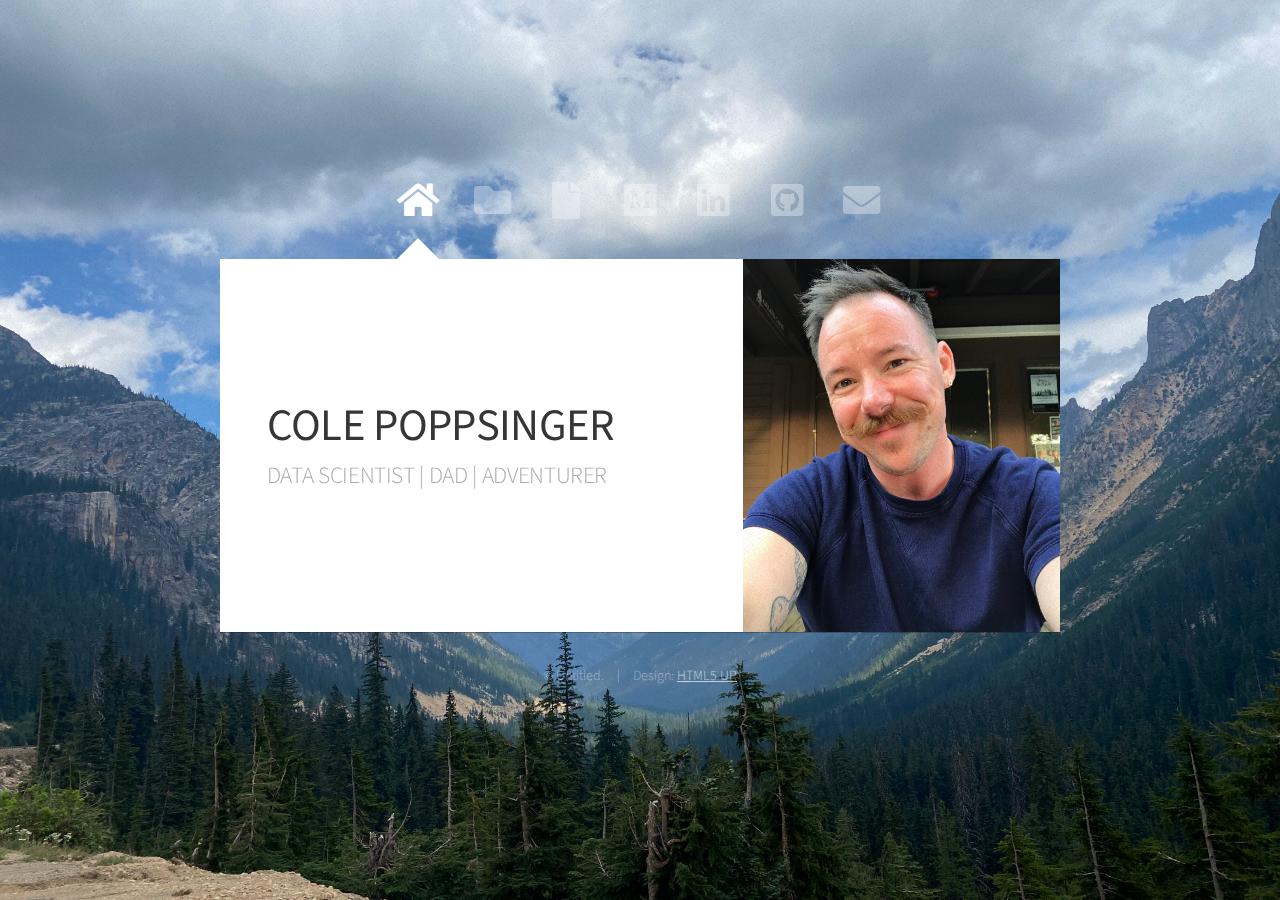
==== commit fcedd27b: "some edits" ====
--- a/index.html
+++ b/index.html
@@ -36,7 +36,7 @@
 							<article id="home" class="panel intro">
 								<header>
 									<h1>COLE POPPSINGER</h1>
-									<p>DATA SCIENTIST / DAD / ADVENTURER</p>
+									<p>DATA SCIENTIST | DAD | ADVENTURER</p>
 								</header>
 								<a href="#Portfolio" class="jumplink pic">
 									<!-- disable arrow jump button <span class="arrow icon solid fa-chevron-right"><span>See my Portfolio</span></span> -->
@@ -101,37 +101,17 @@
 								<h2>Resume</h2>
 							</header>
 							<p>
-								Resume placeholder
 							</p>
 							<section>
 								<div class="row">
+									<div class="col-2 col-6-medium col-12-large">
+										<a href="#" class="image fit"><img src="images/Resume.png" alt=""></a>
+									</div>
+								
 									<div class="col-4 col-6-medium col-12-small">
 										<a href="#" class="image fit"><img src="" alt=""></a>
 									</div>
-									<div class="col-4 col-6-medium col-12-small">
-										<a href="#" class="image fit"><img src="images/Resume.pdf" alt=""></a>
-									</div>
-									<div class="col-4 col-6-medium col-12-small">
-										<a href="#" class="image fit"><img src="" alt=""></a>
-									</div>
-									<div class="col-4 col-6-medium col-12-small">
-										<a href="#" class="image fit"><img src="" alt=""></a>
-									</div>
-									<div class="col-4 col-6-medium col-12-small">
-										<a href="#" class="image fit"><img src="" alt=""></a>
-									</div>
-									<div class="col-4 col-6-medium col-12-small">
-										<a href="#" class="image fit"><img src="" alt=""></a>
-									</div>
-									<div class="col-4 col-6-medium col-12-small">
-										<a href="#" class="image fit"><img src="" alt=""></a>
-									</div>
-									<div class="col-4 col-6-medium col-12-small">
-										<a href="#" class="image fit"><img src="" alt=""></a>
-									</div>
-									<div class="col-4 col-6-medium col-12-small">
-										<a href="#" class="image fit"><img src="" alt=""></a>
-									</div>
+									
 									<div class="col-4 col-6-medium col-12-small">
 										<a href="#" class="image fit"><img src="" alt=""></a>
 									</div>
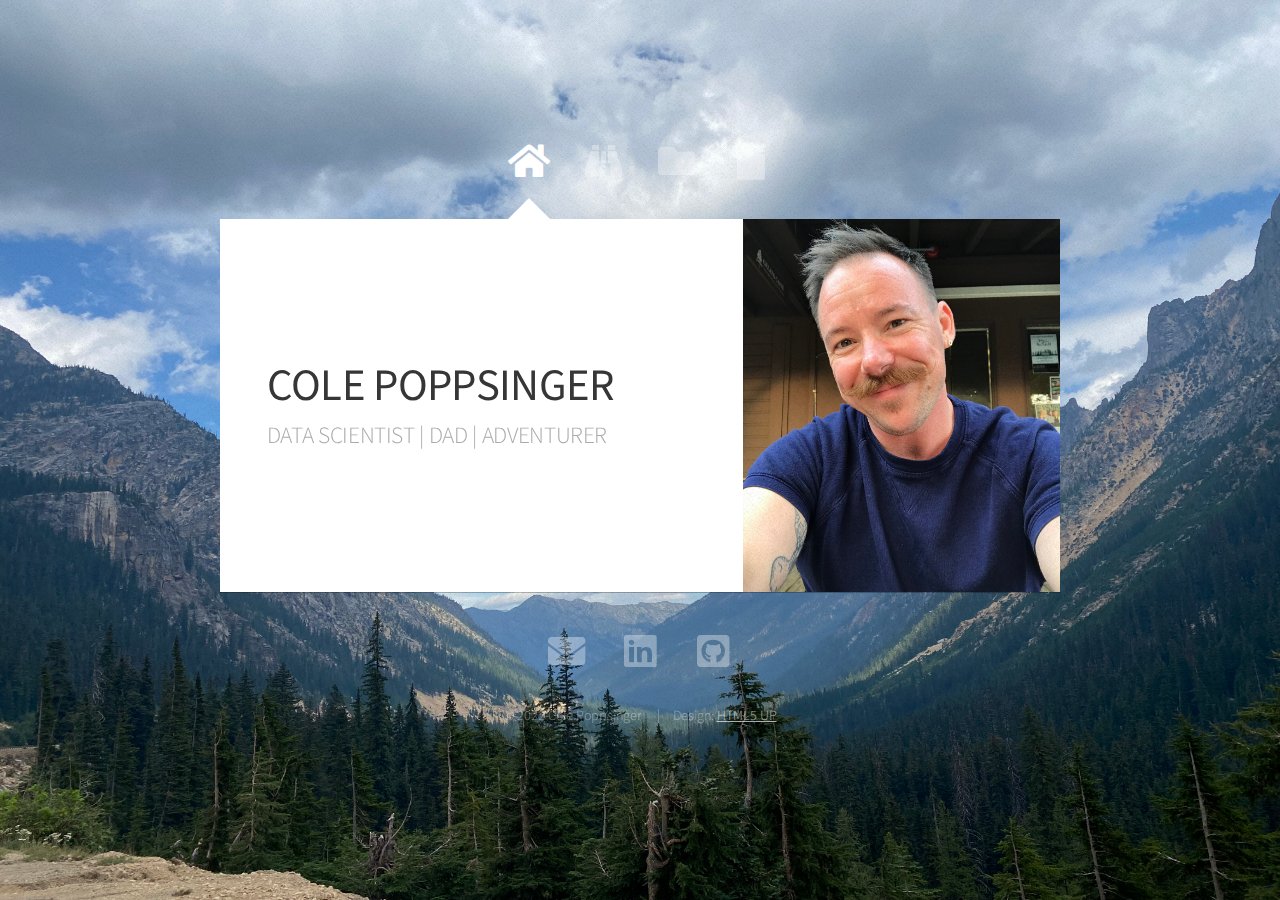
==== commit 24df573a: "updates portfolio links" ====
--- a/index.html
+++ b/index.html
@@ -12,6 +12,7 @@
 		<link rel="stylesheet" href="assets/css/main.css" />
 		<noscript><link rel="stylesheet" href="assets/css/noscript.css" /></noscript>
 	</head>
+
 	<body class="is-preload">
 
 		<!-- Wrapper-->
@@ -19,31 +20,46 @@
 
 				<!-- Nav -->
 					<nav id="nav">
-						<a href="#" class="icon solid fa-home"><span>Home</span></a>
+						<a href="#Home" class="icon solid fa-home"> <span>Home</span></a>
+						<a href="#AboutMe" class="icon solid fa-binoculars"><span>About Me</span></a>
 						<a href="#Portfolio" class="icon solid fa-folder"><span>Portfolio</span></a>
 						<a href="#Resume" class=" icon solid fa-file"><span>Resume</span></a>
-						<a href="https://medium.com/@colepopp" target="_blank" class="icon brands fa-medium"><span>Medium</span></a>
+						<!-- <a href="#Contact" class="icon solid fa-envelope"><span>Contact</span></a> -->
+
+						<!-- <a href="https://medium.com/@colepopp" target="_blank" class="icon brands fa-medium"><span>Medium</span></a>
 						<a href="https://www.linkedin.com/in/cole-poppsinger/" target="_blank" class="icon brands fa-linkedin"><span>Linkedin</span></a>
 						<a href="https://github.com/colepoppsinger" target="_blank" class="icon brands fa-github-square"><span>Github</span></a>
-						<!-- tableau placeholder when there's a button <a href="https://public.tableau.com/app/profile/cole.poppsinger" target="_blank" class="icon brands fa-github-square"><span>Tableau</span></a> -->
-						<a href="#contact" class="icon solid fa-envelope"><span>Contact</span></a>
+						tableau placeholder when there's a button <a href="https://public.tableau.com/app/profile/cole.poppsinger" target="_blank" class="icon brands fa-github-square"><span>Tableau</span></a> -->
 					</nav>
 
 				<!-- Main -->
 					<div id="main">
 
-						<!-- Me -->
-							<article id="home" class="panel intro">
+						<!-- Home -->
+							<article id="Home" class="panel intro">
 								<header>
 									<h1>COLE POPPSINGER</h1>
 									<p>DATA SCIENTIST | DAD | ADVENTURER</p>
 								</header>
-								<a href="#Portfolio" class="jumplink pic">
+								<a href="#AboutMe" class="jumplink pic">
 									<!-- disable arrow jump button <span class="arrow icon solid fa-chevron-right"><span>See my Portfolio</span></span> -->
 									<img src="images/me.jpg" alt="" />
 								</a>
 							</article>
-
+						<!-- About Me -->
+							<article id="AboutMe" class="panel">
+								<header>
+									<h2>About Me</h2>
+								</header>
+								<p>
+									I am a data scientist with twenty years of customer-facing leadership experience.
+									I have trained in high-intensity environments and I am focused on reducing barriers and creating sustainable solutions while building dynamic teams. 
+									Organization, analysis, and continuous improvement are my happy-place.
+								</p>
+								<p>
+									When I'm not playing with data, I can usually be found hiking mountains and combing beaches with my kiddos. 
+								</p>
+							</article>
 						<!-- Portfolio -->
 							<article id="Portfolio" class="panel">
 								<header>
@@ -54,48 +70,43 @@
 								</p>
 								<section>
 									<div class="row">
+
 										<div class="col-4 col-6-medium col-12-small">
-											<a href="#" class="image fit"><img src="images/pic01.jpg" alt=""></a>
+											<a href="https://github.com/colepoppsinger/bechdel_movie_recommender" target="_blank" class="image fit"><img src="images/film.jpg" alt=""></a>
+											<h3>Movie Recommender System</h3>
+											<p>Created a user-based collaborative movie recommender system that considers Bechdel scores in filtering recommendations. 
+												<a href="https://share.streamlit.io/colepoppsinger/streamlit/app.py" target="_blank" >An app</a> was also built.</p>
+
 										</div>
 										<div class="col-4 col-6-medium col-12-small">
-											<a href="#" class="image fit"><img src="images/pic02.jpg" alt=""></a>
+											<a href="https://github.com/colepoppsinger/APIs_NLP_in_subreddits" target="_blank" class="image fit"><img src="images/coffeebeer.jpeg" alt=""></a>
+											<h3>NLP and Web APIs</h3>
+
+											<p>Through the application of natural language processing and sentiment analysis, 
+												a classification model was developed that can extract valuable insight from user posts on social media. 
+												Reddit was scraped for posts from r/craftbeer and r/espresso subreddits.</p>
 										</div>
 										<div class="col-4 col-6-medium col-12-small">
-											<a href="#" class="image fit"><img src="images/pic03.jpg" alt=""></a>
+											<a href="https://github.com/colepoppsinger/ames_kaggle" target="_blank" class="image fit"><img src="images/house.jpg" alt=""></a>
+											<h3>Linear Regression to Predict Housing Prices</h3>
+											<p>Developed multiple linear regression models to determine the greatest predictors of housing prices in Ames, Iowa.
+												A dataset from 
+												<a href="https://www.kaggle.com/competitions/dsir-0124-project-2-regression-challenge/leaderboard" target="blank"> Kaggle </a> 
+											was used for this project.</p>
 										</div>
+										
 										<div class="col-4 col-6-medium col-12-small">
-											<a href="#" class="image fit"><img src="images/pic04.jpg" alt=""></a>
+											<a href="https://medium.com/@colepopp/dada-to-data-3566fb38caa5" target="_blank" class="image fit"><img src="images/blog.jpg" alt=""></a>
+											<h3>Blog Post on Medium</h3>
+											<p>Wrote a blog post about my career change to data science</p>
 										</div>
-										<div class="col-4 col-6-medium col-12-small">
-											<a href="#" class="image fit"><img src="images/pic05.jpg" alt=""></a>
-										</div>
-										<div class="col-4 col-6-medium col-12-small">
-											<a href="#" class="image fit"><img src="images/pic06.jpg" alt=""></a>
-										</div>
-										<div class="col-4 col-6-medium col-12-small">
-											<a href="#" class="image fit"><img src="images/pic07.jpg" alt=""></a>
-										</div>
-										<div class="col-4 col-6-medium col-12-small">
-											<a href="#" class="image fit"><img src="images/pic08.jpg" alt=""></a>
-										</div>
-										<div class="col-4 col-6-medium col-12-small">
-											<a href="#" class="image fit"><img src="images/pic09.jpg" alt=""></a>
-										</div>
-										<div class="col-4 col-6-medium col-12-small">
-											<a href="#" class="image fit"><img src="images/pic10.jpg" alt=""></a>
-										</div>
-										<div class="col-4 col-6-medium col-12-small">
-											<a href="#" class="image fit"><img src="images/pic11.jpg" alt=""></a>
-										</div>
-										<div class="col-4 col-6-medium col-12-small">
-											<a href="#" class="image fit"><img src="images/pic12.jpg" alt=""></a>
-										</div>
+
+
 									</div>
 								</section>
 							</article>
 
 						<!-- Resume -->	
-
 						<article id="Resume" class="panel">
 							<header>
 								<h2>Resume</h2>
@@ -103,63 +114,41 @@
 							<p>
 							</p>
 							<section>
-								<div class="row">
+								<div class="image">
 									<div class="col-2 col-6-medium col-12-large">
-										<a href="#" class="image fit"><img src="images/Resume.png" alt=""></a>
+										<a href="Resume.pdf" target="_blank" class="image fit"><img src="images/Resume.png" alt=""></a>
 									</div>
-								
-									<div class="col-4 col-6-medium col-12-small">
-										<a href="#" class="image fit"><img src="" alt=""></a>
-									</div>
-									
-									<div class="col-4 col-6-medium col-12-small">
-										<a href="#" class="image fit"><img src="" alt=""></a>
-									</div>
-									<div class="col-4 col-6-medium col-12-small">
-										<a href="#" class="image fit"><img src="" alt=""></a>
-									</div>
-									<div class="col-4 col-6-medium col-12-small">
-										<a href="#" class="image fit"><img src="" alt=""></a>
-									</div>
+							
 								</div>
 							</section>
 						</article>
+						
+					</div>
+				
+
+
 						<!-- Contact -->
-							<article id="contact" class="panel">
-								<header>
-									<h2>Contact Me</h2>
-								</header>
-								<form action="#" method="post">
-									<div>
-										<div class="row">
-											<div class="col-6 col-12-medium">
-												<input type="text" name="name" placeholder="Name" />
-											</div>
-											<div class="col-6 col-12-medium">
-												<input type="text" name="email" placeholder="Email" />
-											</div>
-											<div class="col-12">
-												<input type="text" name="subject" placeholder="Subject" />
-											</div>
-											<div class="col-12">
-												<textarea name="message" placeholder="Message" rows="6"></textarea>
-											</div>
-											<div class="col-12">
-												<input type="submit" value="Send Message" />
-											</div>
-										</div>
-									</div>
-								</form>
+						<nav id="nav">
+							<article id="Contact">
+								
+							<p></p>
+							
+							<a href="mailto:colepopp@gmail.com" target="blank" class="icon solid fa-envelope"><span>Contact</span></a>
+							<!-- <li><a href="tel:206.913.8833">Phone: 206.913.8833</a></li> -->
+							<!-- <a href="https://medium.com/@colepopp" target="_blank" class="icon brands fa-medium"><span>Medium</span></a> -->
+							<a href="https://www.linkedin.com/in/cole-poppsinger/" target="_blank" class="icon brands fa-linkedin"><span>Linkedin</span></a>
+							<a href="https://github.com/colepoppsinger" target="_blank" class="icon brands fa-github-square"><span>Github</span></a>
+							<!-- <a href="https://public.tableau.com/app/profile/cole.poppsinger" target="_blank" class="icon brands fa-github-square"><span>Tableau</span></a> -->
 							</article>
-
-					</div>
-
-				<!-- Footer -->
-					<div id="footer">
-						<ul class="copyright">
-							<li>&copy; Untitled.</li><li>Design: <a href="http://html5up.net">HTML5 UP</a></li>
-						</ul>
-					</div>
+						</nav>
+										
+	
+			<!-- Footer -->
+				<div id="footer">
+					<ul class="copyright">
+						<li>&copy; 2022 Cole Poppsinger </li> <li>Design: <a href="http://html5up.net">HTML5 UP</a></li>
+					</ul>
+				</div>
 
 			</div>
 
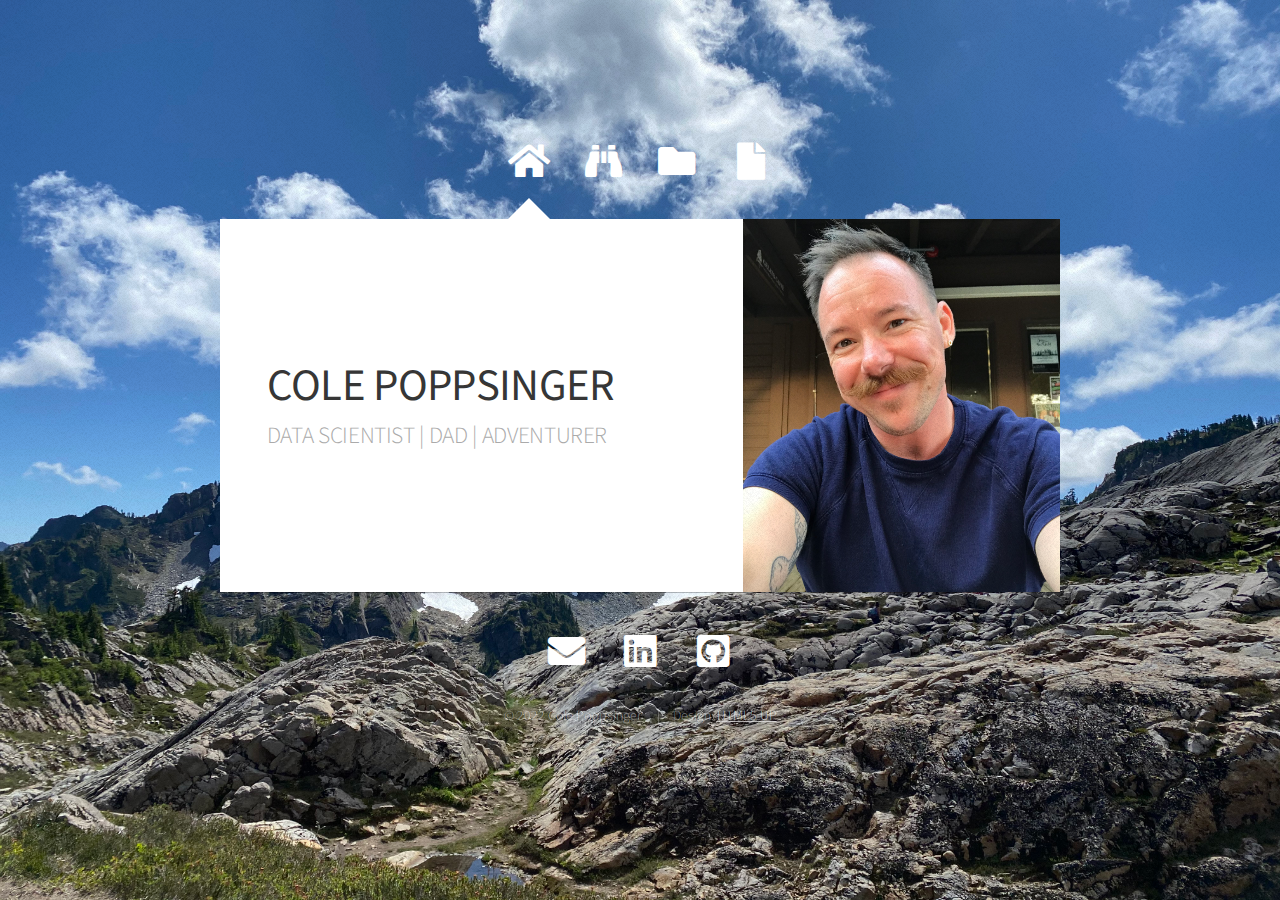
==== commit 2a28d417: "updates" ====
--- a/index.html
+++ b/index.html
@@ -71,34 +71,48 @@
 								<section>
 									<div class="row">
 
-										<div class="col-4 col-6-medium col-12-small">
-											<a href="https://github.com/colepoppsinger/bechdel_movie_recommender" target="_blank" class="image fit"><img src="images/film.jpg" alt=""></a>
+										<div class="col-12 col-6-medium col-12-small">
 											<h3>Movie Recommender System</h3>
 											<p>Created a user-based collaborative movie recommender system that considers Bechdel scores in filtering recommendations. 
-												<a href="https://share.streamlit.io/colepoppsinger/streamlit/app.py" target="_blank" >An app</a> was also built.</p>
-
+												<a href="https://share.streamlit.io/colepoppsinger/streamlit/app.py" target="_blank" >An app</a> was also built.
+												<a href="https://github.com/colepoppsinger/bechdel_movie_recommender" target="_blank" >Click here</a> for the repository.</p>
+												<a href="https://github.com/colepoppsinger/bechdel_movie_recommender" target="_blank" class="image fit"><img src="images/film.jpg" alt=""></a>
+												<br>	
+												<br>
 										</div>
-										<div class="col-4 col-6-medium col-12-small">
-											<a href="https://github.com/colepoppsinger/APIs_NLP_in_subreddits" target="_blank" class="image fit"><img src="images/coffeebeer.jpeg" alt=""></a>
+										<div class="col-12 col-6-medium col-12-small">
 											<h3>NLP and Web APIs</h3>
 
 											<p>Through the application of natural language processing and sentiment analysis, 
 												a classification model was developed that can extract valuable insight from user posts on social media. 
-												Reddit was scraped for posts from r/craftbeer and r/espresso subreddits.</p>
+												Reddit was scraped for posts from r/craftbeer and r/espresso subreddits.
+												<a href="https://github.com/colepoppsinger/APIs_NLP_in_subreddits" target="_blank" >Click here</a> for the repository.</p>
+											</p>
+												<a href="https://github.com/colepoppsinger/APIs_NLP_in_subreddits" target="_blank" class="image fit"><img src="images/coffeebeer.jpeg" alt=""></a>
+												<br>
+												<br>
 										</div>
-										<div class="col-4 col-6-medium col-12-small">
-											<a href="https://github.com/colepoppsinger/ames_kaggle" target="_blank" class="image fit"><img src="images/house.jpg" alt=""></a>
+										<div class="col-12 col-6-medium col-12-small">
 											<h3>Linear Regression to Predict Housing Prices</h3>
 											<p>Developed multiple linear regression models to determine the greatest predictors of housing prices in Ames, Iowa.
 												A dataset from 
 												<a href="https://www.kaggle.com/competitions/dsir-0124-project-2-regression-challenge/leaderboard" target="blank"> Kaggle </a> 
-											was used for this project.</p>
+											was used for this project.
+											<a href="https://github.com/colepoppsinger/ames_kaggle" target="_blank" >Click here</a> for the repository.</p>
+										</p>
+											<a href="https://github.com/colepoppsinger/ames_kaggle" target="_blank" class="image fit"><img src="images/house.jpg" alt=""></a>
+												<br>
+												<br>
 										</div>
-										
-										<div class="col-4 col-6-medium col-12-small">
+										<div class="col-12 col-6-medium col-12-small">
+											<h3>Blog Post on Medium</h3>
+											<p>Wrote a blog post about my career change to data science.
+												<a href="https://medium.com/@colepopp/dada-to-data-3566fb38caa5" target="_blank" >Click here</a> for the post.</p>
+
+											</p>
 											<a href="https://medium.com/@colepopp/dada-to-data-3566fb38caa5" target="_blank" class="image fit"><img src="images/blog.jpg" alt=""></a>
-											<h3>Blog Post on Medium</h3>
-											<p>Wrote a blog post about my career change to data science</p>
+											<br>
+											<br>
 										</div>
 
 
--- a/assets/css/main.css
+++ b/assets/css/main.css
@@ -1309,7 +1309,7 @@
 		background-image: url("images/overlay.png"), url("images/bg.jpg");
 		background-repeat: repeat, no-repeat;
 		background-size: auto, 100% 100%;
-		background-attachment: fixed;
+		background-attachment: scroll;
 		overflow-y: scroll;
 	}
 
@@ -1784,7 +1784,7 @@
 			line-height: 0.9em;
 			font-size: 2.5em;
 			margin: 0 0.25em 0 0.25em;
-			opacity: 0.35;
+			opacity: 1;
 			outline: 0;
 			-moz-transition: opacity .25s ease-in-out;
 			-webkit-transition: opacity .25s ease-in-out;
